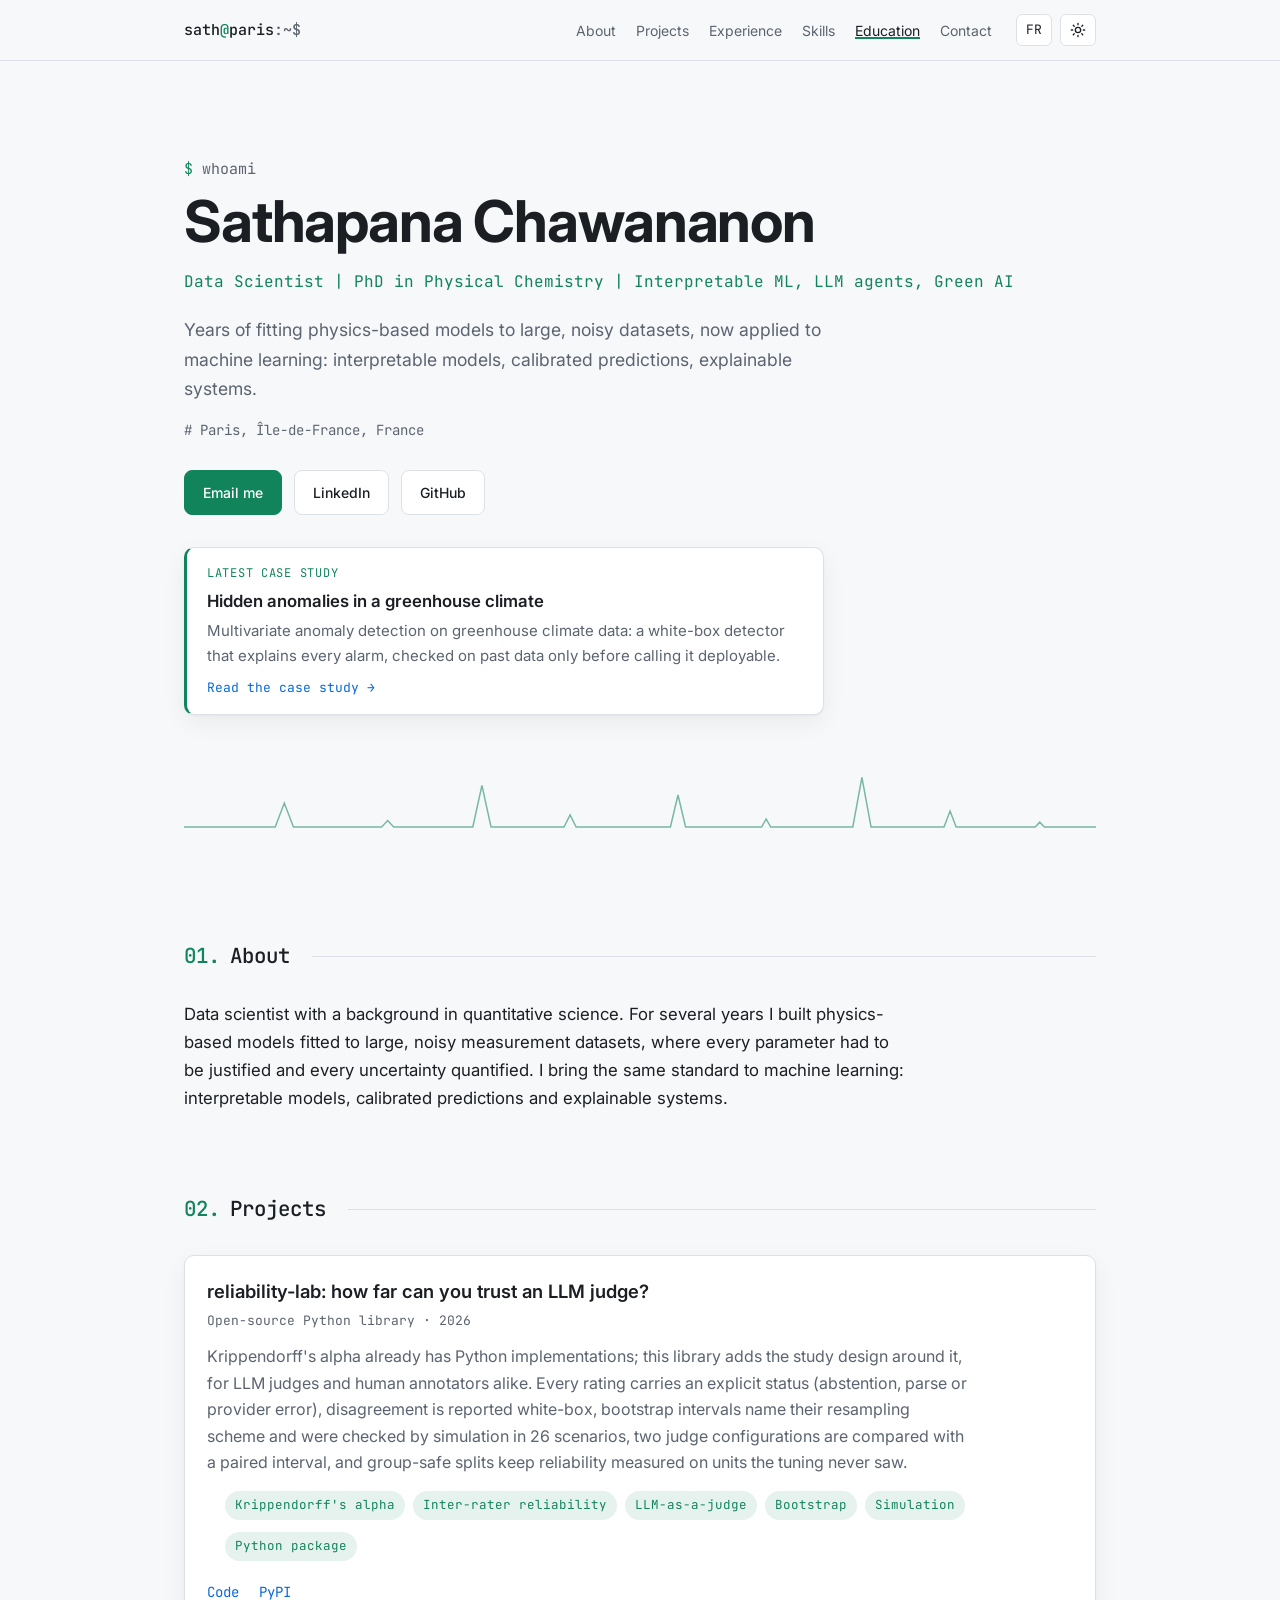
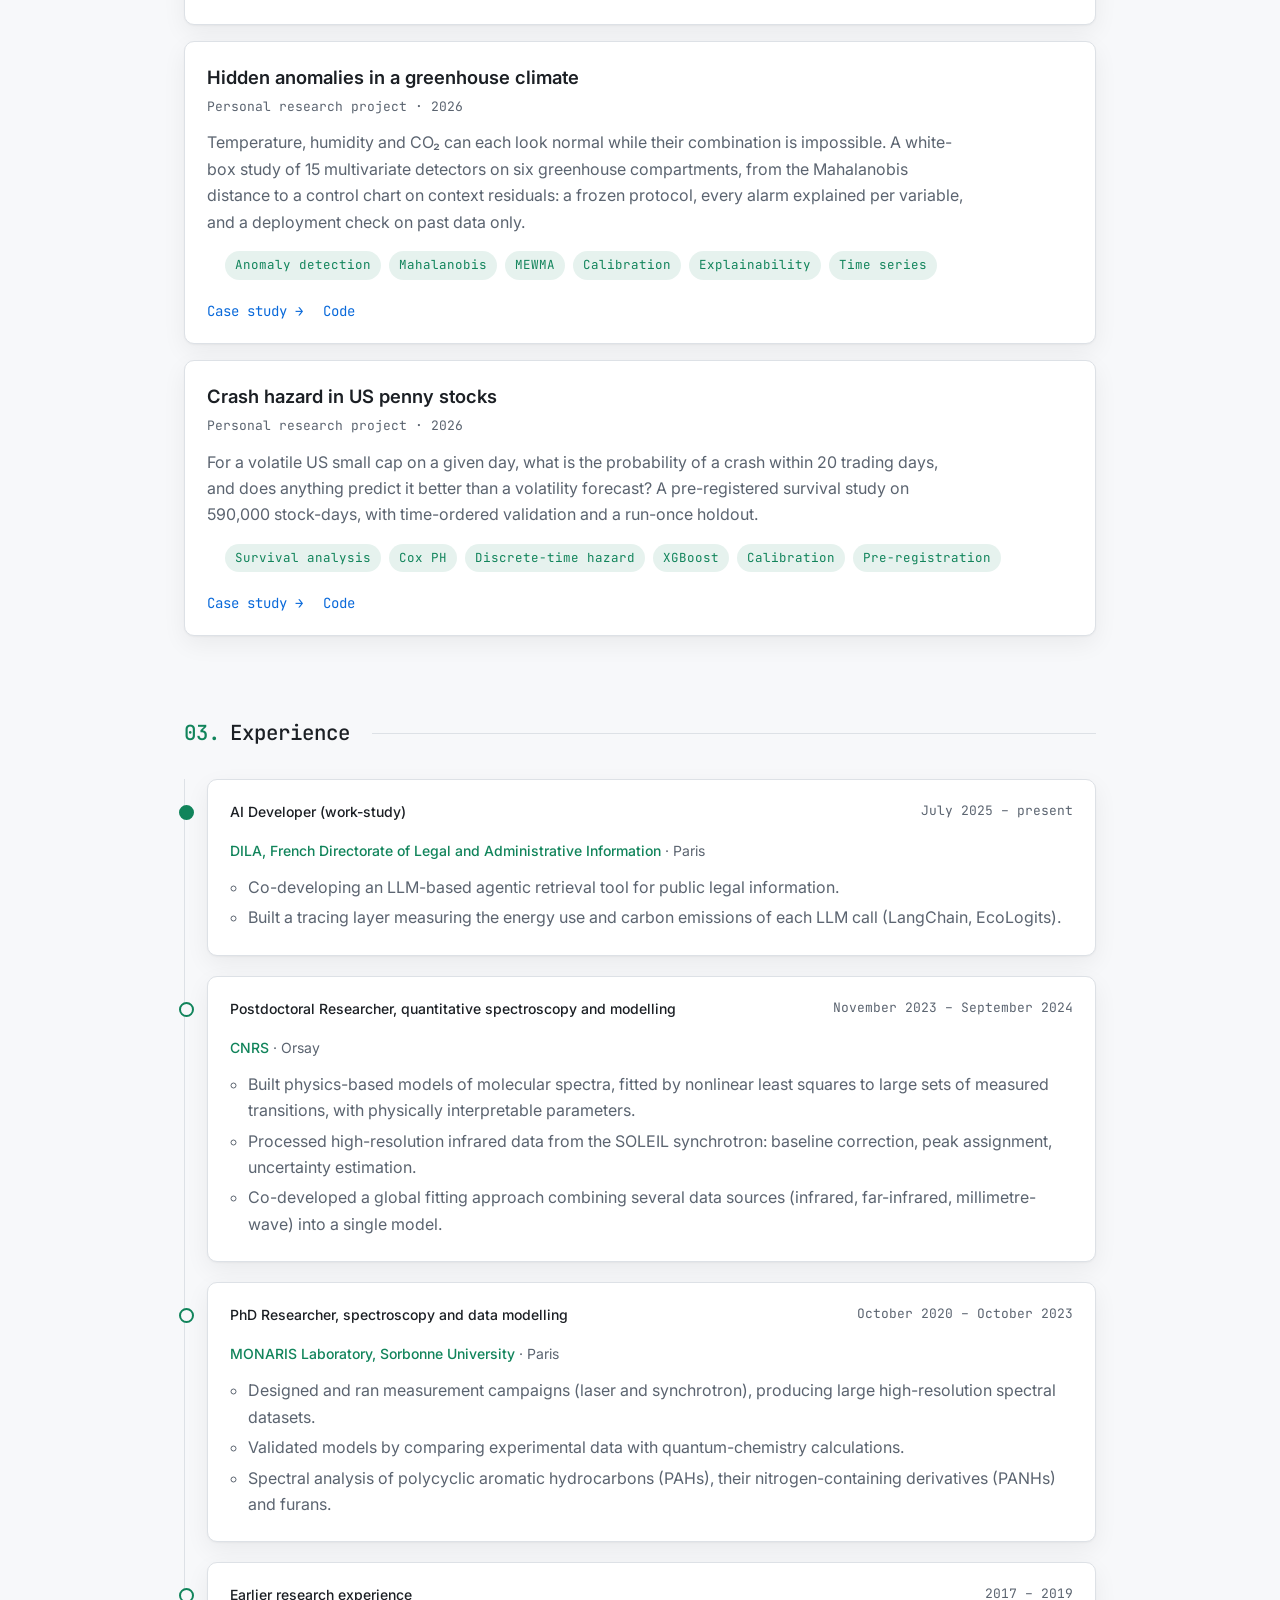
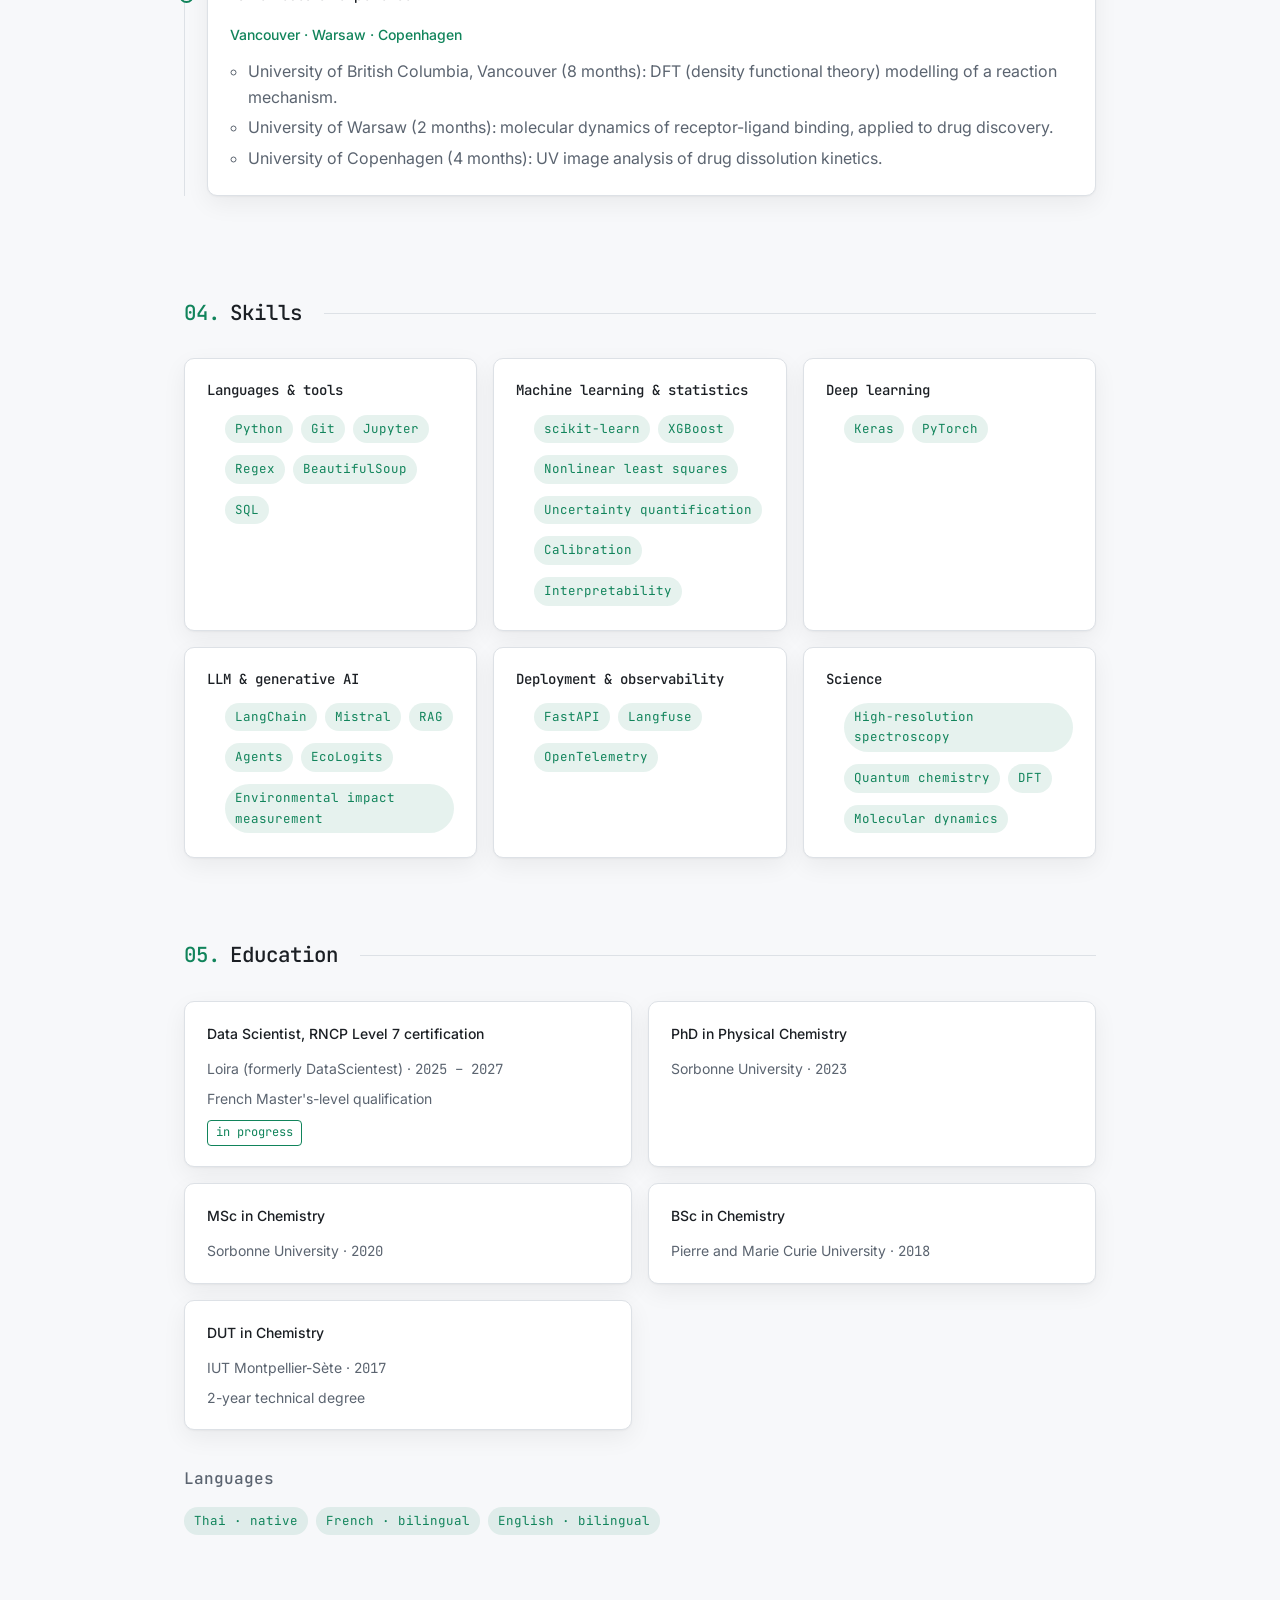
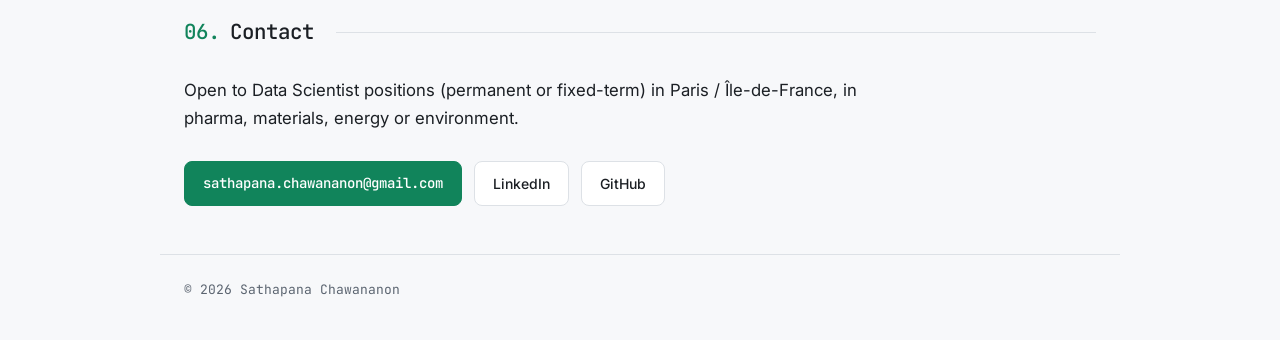
==== index.html @ d1e232a7 "Make portfolio content crawlable Move English and French portfolio content into static HTML pages, a" ====
<!doctype html>
<html lang="en">
<head>
  <!-- Google tag (gtag.js) -->
  <script async src="https://www.googletagmanager.com/gtag/js?id=G-58VS90ZMV5"></script>
  <script>
    window.dataLayer = window.dataLayer || [];
    function gtag(){dataLayer.push(arguments);}
    gtag('js', new Date());
    gtag('config', 'G-58VS90ZMV5');
  </script>
  <meta charset="utf-8">
  <meta name="viewport" content="width=device-width, initial-scale=1">
  <title>Sathapana Chawananon</title>
  <meta name="description" content="Sathapana Chawananon: Data Scientist, PhD in Physical Chemistry. Interpretable ML, LLM agents, Green AI. Paris, France.">
  <link rel="canonical" href="https://sathapana.github.io/">
  <link rel="alternate" hreflang="en" href="https://sathapana.github.io/">
  <link rel="alternate" hreflang="fr" href="https://sathapana.github.io/fr/">
  <link rel="alternate" hreflang="x-default" href="https://sathapana.github.io/">
  <meta property="og:type" content="profile">
  <meta property="og:site_name" content="Sathapana Chawananon">
  <meta property="og:title" content="Sathapana Chawananon · Data Scientist">
  <meta property="og:description" content="Sathapana Chawananon: Data Scientist, PhD in Physical Chemistry. Interpretable ML, LLM agents, Green AI. Paris, France.">
  <meta property="og:url" content="https://sathapana.github.io/">
  <meta property="og:locale" content="en_US">
  <meta property="og:locale:alternate" content="fr_FR">
  <meta name="twitter:card" content="summary">
  <script type="application/ld+json">
  {
    "@context": "https://schema.org",
    "@type": "Person",
    "name": "Sathapana Chawananon",
    "jobTitle": "Data Scientist",
    "url": "https://sathapana.github.io/",
    "email": "mailto:sathapana.chawananon@gmail.com",
    "address": { "@type": "PostalAddress", "addressLocality": "Paris", "addressRegion": "Île-de-France", "addressCountry": "FR" },
    "alumniOf": { "@type": "CollegeOrUniversity", "name": "Sorbonne University" },
    "knowsLanguage": ["th", "fr", "en"],
    "knowsAbout": ["Interpretable machine learning", "LLM agents", "Green AI", "Anomaly detection", "Survival analysis", "Uncertainty quantification", "High-resolution spectroscopy"],
    "sameAs": ["https://www.linkedin.com/in/sathapana-chawananon", "https://github.com/Sathapana"]
  }
  </script>
  <link rel="preconnect" href="https://fonts.googleapis.com">
  <link rel="preconnect" href="https://fonts.gstatic.com" crossorigin>
  <link href="https://fonts.googleapis.com/css2?family=Inter:wght@400;500;600;700&family=JetBrains+Mono:wght@400;500&display=swap" rel="stylesheet">
  <link rel="stylesheet" href="assets/css/style.css">
  <script>
    // Apply the saved theme before first paint to avoid a flash.
    try { var t = localStorage.getItem("theme"); if (t) document.documentElement.dataset.theme = t; } catch (e) {}
    // Send French readers (saved choice, or a French browser with no choice yet) to the French page.
    try {
      var l = localStorage.getItem("lang");
      if (l === "fr" || (!l && (navigator.language || "").toLowerCase().startsWith("fr"))) location.replace("fr/" + location.hash);
    } catch (e) {}
  </script>
</head>
<body>
  <header class="topbar">
    <nav class="nav container">
      <a class="brand mono" href="#top">sath<span class="accent">@</span>paris<span class="dim">:~$</span></a>
      <ul class="nav-links">
        <li><a href="#about">About</a></li>
        <li><a href="#projects">Projects</a></li>
        <li><a href="#experience">Experience</a></li>
        <li><a href="#skills">Skills</a></li>
        <li><a href="#education">Education</a></li>
        <li><a href="#contact">Contact</a></li>
      </ul>
      <div class="toggles">
        <a class="toggle mono" id="lang-toggle" href="fr/" hreflang="fr" lang="fr" aria-label="Passer en français">FR</a>
        <button class="toggle" id="theme-toggle" type="button" aria-label="Toggle colour theme">
          <svg class="icon-sun" viewBox="0 0 24 24" aria-hidden="true"><circle cx="12" cy="12" r="4"/><path d="M12 2v2M12 20v2M4.9 4.9l1.4 1.4M17.7 17.7l1.4 1.4M2 12h2M20 12h2M4.9 19.1l1.4-1.4M17.7 6.3l1.4-1.4"/></svg>
          <svg class="icon-moon" viewBox="0 0 24 24" aria-hidden="true"><path d="M21 12.8A9 9 0 1 1 11.2 3a7 7 0 0 0 9.8 9.8z"/></svg>
        </button>
      </div>
    </nav>
  </header>

  <main id="top">
    <section class="hero container">
      <p class="prompt mono"><span class="accent">$</span> whoami</p>
      <h1>Sathapana Chawananon</h1>
      <p class="headline mono">Data Scientist | PhD in Physical Chemistry | Interpretable ML, LLM agents, Green AI</p>
      <p class="pitch">Years of fitting physics-based models to large, noisy datasets, now applied to machine learning: interpretable models, calibrated predictions, explainable systems.</p>
      <p class="location mono"><span class="dim">#</span> <span>Paris, Île-de-France, France</span></p>
      <div class="cta">
        <a class="btn btn-primary" href="mailto:sathapana.chawananon@gmail.com">Email me</a>
        <a class="btn" href="https://www.linkedin.com/in/sathapana-chawananon" target="_blank" rel="noopener">LinkedIn</a>
        <a class="btn" href="https://github.com/Sathapana" target="_blank" rel="noopener">GitHub</a>
      </div>
      <a class="featured card" href="projects/greenhouse-anomaly-detection/">
        <span class="featured-label mono">Latest case study</span>
        <span class="featured-title">Hidden anomalies in a greenhouse climate</span>
        <span class="featured-desc">Multivariate anomaly detection on greenhouse climate data: a white-box detector that explains every alarm, checked on past data only before calling it deployable.</span>
        <span class="featured-more mono">Read the case study →</span>
      </a>
      <svg class="spectrum" viewBox="0 0 600 80" preserveAspectRatio="none" aria-hidden="true">
        <path d="M0 70 L60 70 L66 40 L72 70 L130 70 L134 62 L138 70 L190 70 L196 18 L202 70 L250 70 L254 55 L258 70 L320 70 L325 30 L330 70 L380 70 L383 60 L386 70 L440 70 L446 8 L452 70 L500 70 L504 50 L508 70 L560 70 L563 64 L566 70 L600 70"/>
      </svg>
    </section>

    <section id="about" class="section container">
      <h2 class="section-title mono"><span class="accent">01.</span> <span>About</span></h2>
      <p class="about-text">Data scientist with a background in quantitative science. For several years I built physics-based models fitted to large, noisy measurement datasets, where every parameter had to be justified and every uncertainty quantified. I bring the same standard to machine learning: interpretable models, calibrated predictions and explainable systems.</p>
    </section>

    <!-- A project without a case study page links its title to the repository instead. -->
    <section id="projects" class="section container">
      <h2 class="section-title mono"><span class="accent">02.</span> <span>Projects</span></h2>
      <div class="grid grid-2" id="projects-list">
        <article class="card project-card">
          <h3 class="project-title"><a href="https://github.com/Sathapana/reliability-lab" target="_blank" rel="noopener">reliability-lab: how far can you trust an LLM judge?</a></h3>
          <p class="project-meta mono">Open-source Python library · 2026</p>
          <p class="project-summary">Krippendorff's alpha already has Python implementations; this library adds the study design around it, for LLM judges and human annotators alike. Every rating carries an explicit status (abstention, parse or provider error), disagreement is reported white-box, bootstrap intervals name their resampling scheme and were checked by simulation in 26 scenarios, two judge configurations are compared with a paired interval, and group-safe splits keep reliability measured on units the tuning never saw.</p>
          <ul class="chips">
            <li class="chip">Krippendorff's alpha</li>
            <li class="chip">Inter-rater reliability</li>
            <li class="chip">LLM-as-a-judge</li>
            <li class="chip">Bootstrap</li>
            <li class="chip">Simulation</li>
            <li class="chip">Python package</li>
          </ul>
          <p class="project-links mono">
            <a href="https://github.com/Sathapana/reliability-lab" target="_blank" rel="noopener">Code</a>
            <a href="https://pypi.org/project/reliability-lab/" target="_blank" rel="noopener">PyPI</a>
          </p>
        </article>
        <article class="card project-card">
          <h3 class="project-title"><a href="projects/greenhouse-anomaly-detection/">Hidden anomalies in a greenhouse climate</a></h3>
          <p class="project-meta mono">Personal research project · 2026</p>
          <p class="project-summary">Temperature, humidity and CO₂ can each look normal while their combination is impossible. A white-box study of 15 multivariate detectors on six greenhouse compartments, from the Mahalanobis distance to a control chart on context residuals: a frozen protocol, every alarm explained per variable, and a deployment check on past data only.</p>
          <ul class="chips">
            <li class="chip">Anomaly detection</li>
            <li class="chip">Mahalanobis</li>
            <li class="chip">MEWMA</li>
            <li class="chip">Calibration</li>
            <li class="chip">Explainability</li>
            <li class="chip">Time series</li>
          </ul>
          <p class="project-links mono">
            <a href="projects/greenhouse-anomaly-detection/">Case study →</a>
            <a href="https://github.com/Sathapana/Greenhouse_Plant_Growth" target="_blank" rel="noopener">Code</a>
          </p>
        </article>
        <article class="card project-card">
          <h3 class="project-title"><a href="projects/penny-stock-survival/">Crash hazard in US penny stocks</a></h3>
          <p class="project-meta mono">Personal research project · 2026</p>
          <p class="project-summary">For a volatile US small cap on a given day, what is the probability of a crash within 20 trading days, and does anything predict it better than a volatility forecast? A pre-registered survival study on 590,000 stock-days, with time-ordered validation and a run-once holdout.</p>
          <ul class="chips">
            <li class="chip">Survival analysis</li>
            <li class="chip">Cox PH</li>
            <li class="chip">Discrete-time hazard</li>
            <li class="chip">XGBoost</li>
            <li class="chip">Calibration</li>
            <li class="chip">Pre-registration</li>
          </ul>
          <p class="project-links mono">
            <a href="projects/penny-stock-survival/">Case study →</a>
            <a href="https://github.com/Sathapana/PennyStock_survival" target="_blank" rel="noopener">Code</a>
          </p>
        </article>
      </div>
    </section>

    <section id="experience" class="section container">
      <h2 class="section-title mono"><span class="accent">03.</span> <span>Experience</span></h2>
      <ol class="timeline" id="experience-list">
        <li class="current">
          <article class="card">
            <div class="job-head">
              <h3 class="job-title">AI Developer (work-study)</h3>
              <span class="job-meta mono">July 2025 – present</span>
            </div>
            <p class="job-org">DILA, French Directorate of Legal and Administrative Information<span class="job-place"> · Paris</span></p>
            <ul>
              <li>Co-developing an LLM-based agentic retrieval tool for public legal information.</li>
              <li>Built a tracing layer measuring the energy use and carbon emissions of each LLM call (LangChain, EcoLogits).</li>
            </ul>
          </article>
        </li>
        <li>
          <article class="card">
            <div class="job-head">
              <h3 class="job-title">Postdoctoral Researcher, quantitative spectroscopy and modelling</h3>
              <span class="job-meta mono">November 2023 – September 2024</span>
            </div>
            <p class="job-org">CNRS<span class="job-place"> · Orsay</span></p>
            <ul>
              <li>Built physics-based models of molecular spectra, fitted by nonlinear least squares to large sets of measured transitions, with physically interpretable parameters.</li>
              <li>Processed high-resolution infrared data from the SOLEIL synchrotron: baseline correction, peak assignment, uncertainty estimation.</li>
              <li>Co-developed a global fitting approach combining several data sources (infrared, far-infrared, millimetre-wave) into a single model.</li>
            </ul>
          </article>
        </li>
        <li>
          <article class="card">
            <div class="job-head">
              <h3 class="job-title">PhD Researcher, spectroscopy and data modelling</h3>
              <span class="job-meta mono">October 2020 – October 2023</span>
            </div>
            <p class="job-org">MONARIS Laboratory, Sorbonne University<span class="job-place"> · Paris</span></p>
            <ul>
              <li>Designed and ran measurement campaigns (laser and synchrotron), producing large high-resolution spectral datasets.</li>
              <li>Validated models by comparing experimental data with quantum-chemistry calculations.</li>
              <li>Spectral analysis of polycyclic aromatic hydrocarbons (PAHs), their nitrogen-containing derivatives (PANHs) and furans.</li>
            </ul>
          </article>
        </li>
        <li>
          <article class="card">
            <div class="job-head">
              <h3 class="job-title">Earlier research experience</h3>
              <span class="job-meta mono">2017 – 2019</span>
            </div>
            <p class="job-org">Vancouver · Warsaw · Copenhagen</p>
            <ul>
              <li>University of British Columbia, Vancouver (8 months): DFT (density functional theory) modelling of a reaction mechanism.</li>
              <li>University of Warsaw (2 months): molecular dynamics of receptor-ligand binding, applied to drug discovery.</li>
              <li>University of Copenhagen (4 months): UV image analysis of drug dissolution kinetics.</li>
            </ul>
          </article>
        </li>
      </ol>
    </section>

    <section id="skills" class="section container">
      <h2 class="section-title mono"><span class="accent">04.</span> <span>Skills</span></h2>
      <div class="grid" id="skills-grid">
        <article class="card">
          <h3 class="mono">Languages &amp; tools</h3>
          <ul class="chips">
            <li class="chip">Python</li>
            <li class="chip">Git</li>
            <li class="chip">Jupyter</li>
            <li class="chip">Regex</li>
            <li class="chip">BeautifulSoup</li>
            <li class="chip">SQL</li>
          </ul>
        </article>
        <article class="card">
          <h3 class="mono">Machine learning &amp; statistics</h3>
          <ul class="chips">
            <li class="chip">scikit-learn</li>
            <li class="chip">XGBoost</li>
            <li class="chip">Nonlinear least squares</li>
            <li class="chip">Uncertainty quantification</li>
            <li class="chip">Calibration</li>
            <li class="chip">Interpretability</li>
          </ul>
        </article>
        <article class="card">
          <h3 class="mono">Deep learning</h3>
          <ul class="chips">
            <li class="chip">Keras</li>
            <li class="chip">PyTorch</li>
          </ul>
        </article>
        <article class="card">
          <h3 class="mono">LLM &amp; generative AI</h3>
          <ul class="chips">
            <li class="chip">LangChain</li>
            <li class="chip">Mistral</li>
            <li class="chip">RAG</li>
            <li class="chip">Agents</li>
            <li class="chip">EcoLogits</li>
            <li class="chip">Environmental impact measurement</li>
          </ul>
        </article>
        <article class="card">
          <h3 class="mono">Deployment &amp; observability</h3>
          <ul class="chips">
            <li class="chip">FastAPI</li>
            <li class="chip">Langfuse</li>
            <li class="chip">OpenTelemetry</li>
          </ul>
        </article>
        <article class="card">
          <h3 class="mono">Science</h3>
          <ul class="chips">
            <li class="chip">High-resolution spectroscopy</li>
            <li class="chip">Quantum chemistry</li>
            <li class="chip">DFT</li>
            <li class="chip">Molecular dynamics</li>
          </ul>
        </article>
      </div>
    </section>

    <section id="education" class="section container">
      <h2 class="section-title mono"><span class="accent">05.</span> <span>Education</span></h2>
      <div class="grid grid-2" id="education-list">
        <article class="card">
          <h3 class="edu-title">Data Scientist, RNCP Level 7 certification</h3>
          <p class="edu-meta">Loira (formerly DataScientest) · <span class="mono">2025 – 2027</span></p>
          <p class="edu-meta">French Master's-level qualification</p>
          <span class="badge mono">in progress</span>
        </article>
        <article class="card">
          <h3 class="edu-title">PhD in Physical Chemistry</h3>
          <p class="edu-meta">Sorbonne University · <span class="mono">2023</span></p>
        </article>
        <article class="card">
          <h3 class="edu-title">MSc in Chemistry</h3>
          <p class="edu-meta">Sorbonne University · <span class="mono">2020</span></p>
        </article>
        <article class="card">
          <h3 class="edu-title">BSc in Chemistry</h3>
          <p class="edu-meta">Pierre and Marie Curie University · <span class="mono">2018</span></p>
        </article>
        <article class="card">
          <h3 class="edu-title">DUT in Chemistry</h3>
          <p class="edu-meta">IUT Montpellier-Sète · <span class="mono">2017</span></p>
          <p class="edu-meta">2-year technical degree</p>
        </article>
      </div>
      <h3 class="subtitle mono">Languages</h3>
      <ul class="chips" id="languages-list">
        <li class="chip">Thai · native</li>
        <li class="chip">French · bilingual</li>
        <li class="chip">English · bilingual</li>
      </ul>
    </section>

    <section id="contact" class="section container contact">
      <h2 class="section-title mono"><span class="accent">06.</span> <span>Contact</span></h2>
      <p class="contact-text">Open to Data Scientist positions (permanent or fixed-term) in Paris / Île-de-France, in pharma, materials, energy or environment.</p>
      <div class="cta">
        <a class="btn btn-primary mono" href="mailto:sathapana.chawananon@gmail.com">sathapana.chawananon@gmail.com</a>
        <a class="btn" href="https://www.linkedin.com/in/sathapana-chawananon" target="_blank" rel="noopener">LinkedIn</a>
        <a class="btn" href="https://github.com/Sathapana" target="_blank" rel="noopener">GitHub</a>
      </div>
    </section>
  </main>

  <footer class="footer container mono">
    <span>© <span id="year">2026</span> Sathapana Chawananon</span>
  </footer>

  <script src="assets/js/main.js"></script>
</body>
</html>
---- assets/css/style.css ----
/* Colour tokens: dark by default, light via system preference or data-theme override. */
:root {
  --bg: #0d1117;
  --bg-elev: #161b22;
  --border: #2a313c;
  --text: #e6edf3;
  --text-dim: #8b949e;
  --accent: #3fb68b;
  --accent-2: #58a6ff;
  --accent-soft: rgba(63, 182, 139, 0.12);
  --shadow: 0 1px 0 rgba(255, 255, 255, 0.03), 0 8px 24px rgba(0, 0, 0, 0.25);
  color-scheme: dark;
}

@media (prefers-color-scheme: light) {
  :root:not([data-theme="dark"]) {
    --bg: #f7f8fa;
    --bg-elev: #ffffff;
    --border: #dde1e6;
    --text: #1b1f24;
    --text-dim: #5b6470;
    --accent: #11845b;
    --accent-2: #0969da;
    --accent-soft: rgba(17, 132, 91, 0.1);
    --shadow: 0 1px 2px rgba(0, 0, 0, 0.04), 0 8px 24px rgba(0, 0, 0, 0.06);
    color-scheme: light;
  }
}

:root[data-theme="light"] {
  --bg: #f7f8fa;
  --bg-elev: #ffffff;
  --border: #dde1e6;
  --text: #1b1f24;
  --text-dim: #5b6470;
  --accent: #11845b;
  --accent-2: #0969da;
  --accent-soft: rgba(17, 132, 91, 0.1);
  --shadow: 0 1px 2px rgba(0, 0, 0, 0.04), 0 8px 24px rgba(0, 0, 0, 0.06);
  color-scheme: light;
}

* { box-sizing: border-box; }

html { scroll-behavior: smooth; scroll-padding-top: 72px; }

body {
  margin: 0;
  background: var(--bg);
  color: var(--text);
  font-family: "Inter", system-ui, -apple-system, "Segoe UI", sans-serif;
  font-size: 16px;
  line-height: 1.65;
  -webkit-font-smoothing: antialiased;
  overflow-x: hidden;
}

a { color: var(--accent-2); text-decoration: none; }
a:hover { text-decoration: underline; }

.mono { font-family: "JetBrains Mono", ui-monospace, "SFMono-Regular", Consolas, monospace; }
.accent { color: var(--accent); }
.dim { color: var(--text-dim); }

.container {
  width: 100%;
  max-width: 960px;
  margin: 0 auto;
  padding: 0 24px;
}

/* Top bar */
.topbar {
  position: sticky;
  top: 0;
  z-index: 10;
  background: color-mix(in srgb, var(--bg) 85%, transparent);
  backdrop-filter: blur(10px);
  border-bottom: 1px solid var(--border);
}

.nav {
  display: flex;
  align-items: center;
  gap: 24px;
  height: 60px;
}

.brand { color: var(--text); font-size: 15px; font-weight: 500; white-space: nowrap; }
.brand:hover { text-decoration: none; }

.nav-links {
  display: flex;
  gap: 20px;
  list-style: none;
  margin: 0 0 0 auto;
  padding: 0;
}

.nav-links a { color: var(--text-dim); font-size: 14px; }
.nav-links a:hover,
.nav-links a.active { color: var(--text); text-decoration: none; }
.nav-links a.active { box-shadow: inset 0 -2px 0 var(--accent); }

.toggles { display: flex; gap: 8px; }

.toggle {
  display: inline-flex;
  align-items: center;
  justify-content: center;
  min-width: 36px;
  height: 32px;
  padding: 0 8px;
  border: 1px solid var(--border);
  border-radius: 6px;
  background: var(--bg-elev);
  color: var(--text);
  font-size: 13px;
  cursor: pointer;
}
.toggle:hover { border-color: var(--accent); text-decoration: none; }
.toggle svg { width: 16px; height: 16px; fill: none; stroke: currentColor; stroke-width: 2; stroke-linecap: round; }

.icon-sun { display: none; }
:root[data-theme="light"] .icon-moon { display: none; }
:root[data-theme="light"] .icon-sun { display: block; }
@media (prefers-color-scheme: light) {
  :root:not([data-theme="dark"]) .icon-moon { display: none; }
  :root:not([data-theme="dark"]) .icon-sun { display: block; }
}

/* Hero */
.hero { padding-top: 96px; padding-bottom: 48px; }

.prompt { color: var(--text-dim); margin: 0 0 8px; font-size: 15px; }

h1 {
  margin: 0;
  font-size: clamp(2.2rem, 6vw, 3.6rem);
  line-height: 1.1;
  letter-spacing: -0.02em;
  font-weight: 700;
}

.headline { color: var(--accent); margin: 16px 0 0; font-size: clamp(0.85rem, 2vw, 1rem); }
.pitch { max-width: 640px; color: var(--text-dim); font-size: 1.1rem; margin: 20px 0 0; }
.location { color: var(--text-dim); font-size: 14px; margin: 16px 0 0; }

.cta { display: flex; flex-wrap: wrap; gap: 12px; margin-top: 28px; }

.btn {
  display: inline-flex;
  align-items: center;
  padding: 10px 18px;
  border: 1px solid var(--border);
  border-radius: 8px;
  background: var(--bg-elev);
  color: var(--text);
  font-size: 14px;
  font-weight: 500;
  max-width: 100%;
  overflow-wrap: anywhere;
  transition: border-color 0.15s, transform 0.15s;
}
.btn:hover { border-color: var(--accent); text-decoration: none; transform: translateY(-1px); }
.btn-primary { background: var(--accent); border-color: var(--accent); color: #fff; }
:root:not([data-theme="light"]) .btn-primary { color: #06140e; }
@media (prefers-color-scheme: light) {
  :root:not([data-theme="dark"]) .btn-primary { color: #fff; }
}

/* Featured case study (hero) */
.card.featured { display: flex; flex-direction: column; gap: 4px; max-width: 640px; margin-top: 32px; padding: 16px 20px; border-left: 3px solid var(--accent); color: var(--text); transition: border-color 0.15s, transform 0.15s; }
.card.featured:hover { text-decoration: none; border-color: var(--accent); transform: translateY(-1px); }
.featured-label { font-size: 12px; color: var(--accent); text-transform: uppercase; letter-spacing: 0.06em; }
.featured-title { font-weight: 600; font-size: 1.05rem; }
.featured-desc { color: var(--text-dim); font-size: 15px; }
.featured-more { color: var(--accent-2); font-size: 13px; margin-top: 4px; }

.spectrum { display: block; width: 100%; height: 64px; margin-top: 56px; }
.spectrum path { fill: none; stroke: var(--accent); stroke-width: 1.5; opacity: 0.55; vector-effect: non-scaling-stroke; }

/* Sections */
.section { padding-top: 56px; padding-bottom: 24px; }

.section-title {
  display: flex;
  align-items: center;
  gap: 10px;
  margin: 0 0 28px;
  font-size: 1.3rem;
  font-weight: 500;
}
.section-title::after {
  content: "";
  flex: 1;
  height: 1px;
  background: var(--border);
  margin-left: 12px;
}

.subtitle { font-size: 1rem; font-weight: 500; color: var(--text-dim); margin: 36px 0 14px; }

.about-text, .contact-text { max-width: 720px; margin: 0; font-size: 1.05rem; }

.card {
  background: var(--bg-elev);
  border: 1px solid var(--border);
  border-radius: 10px;
  padding: 20px 22px;
  box-shadow: var(--shadow);
}

/* Experience timeline */
.timeline { list-style: none; margin: 0; padding: 0 0 0 22px; border-left: 1px solid var(--border); }
.timeline > li { position: relative; margin-bottom: 20px; }
.timeline > li::before {
  content: "";
  position: absolute;
  left: -28px;
  top: 26px;
  width: 11px;
  height: 11px;
  border-radius: 50%;
  background: var(--bg);
  border: 2px solid var(--accent);
}
.timeline > li.current::before { background: var(--accent); }

.job-head { display: flex; flex-wrap: wrap; justify-content: space-between; gap: 4px 16px; }
.job-title { margin: 0; font-size: 1.05rem; font-weight: 600; }
.job-meta { font-size: 13px; color: var(--text-dim); white-space: nowrap; }
.job-org { margin: 4px 0 0; color: var(--accent); font-size: 14px; font-weight: 500; }
.job-place { color: var(--text-dim); font-weight: 400; }
.card ul { margin: 12px 0 0; padding-left: 18px; color: var(--text-dim); }
.card li { margin-bottom: 4px; }

/* Grids */
.grid { display: grid; grid-template-columns: repeat(auto-fill, minmax(260px, 1fr)); gap: 16px; }
.grid-2 { grid-template-columns: repeat(auto-fill, minmax(300px, 1fr)); }

.card h3 { margin: 0 0 12px; font-size: 14px; font-weight: 500; color: var(--text); }

.chips { display: flex; flex-wrap: wrap; gap: 8px; list-style: none; margin: 0; padding: 0; }
.chip {
  padding: 4px 10px;
  border-radius: 999px;
  background: var(--accent-soft);
  color: var(--accent);
  font-size: 12.5px;
  font-family: "JetBrains Mono", ui-monospace, Consolas, monospace;
}

/* Projects */
.project-card { grid-column: 1 / -1; transition: border-color 0.15s; }
.project-card:hover { border-color: var(--accent); }
.card h3.project-title { margin: 0; font-size: 1.15rem; font-weight: 600; }
.project-title a { color: var(--text); }
.project-meta { margin: 4px 0 0; color: var(--text-dim); font-size: 13px; }
.project-summary { margin: 12px 0 16px; color: var(--text-dim); max-width: 760px; }
.project-links { display: flex; flex-wrap: wrap; gap: 20px; margin: 16px 0 0; font-size: 14px; }

.edu-title { margin: 0; font-size: 1rem; font-weight: 600; }
.edu-meta { margin: 6px 0 0; color: var(--text-dim); font-size: 14px; }
.badge {
  display: inline-block;
  margin-top: 10px;
  padding: 2px 8px;
  border: 1px solid var(--accent);
  border-radius: 4px;
  color: var(--accent);
  font-size: 12px;
}

.contact { padding-bottom: 48px; }

.footer {
  padding-top: 24px;
  padding-bottom: 40px;
  border-top: 1px solid var(--border);
  color: var(--text-dim);
  font-size: 13px;
}

/* Mobile */
@media (max-width: 760px) {
  .container { padding: 0 16px; }
  .nav-links { display: none; }
  .toggles { margin-left: auto; }
  .hero { padding-top: 56px; }
  .grid, .grid-2 { grid-template-columns: 1fr; }
  .job-meta { white-space: normal; }
}

@media (prefers-reduced-motion: reduce) {
  html { scroll-behavior: auto; }
  .btn { transition: none; }
}
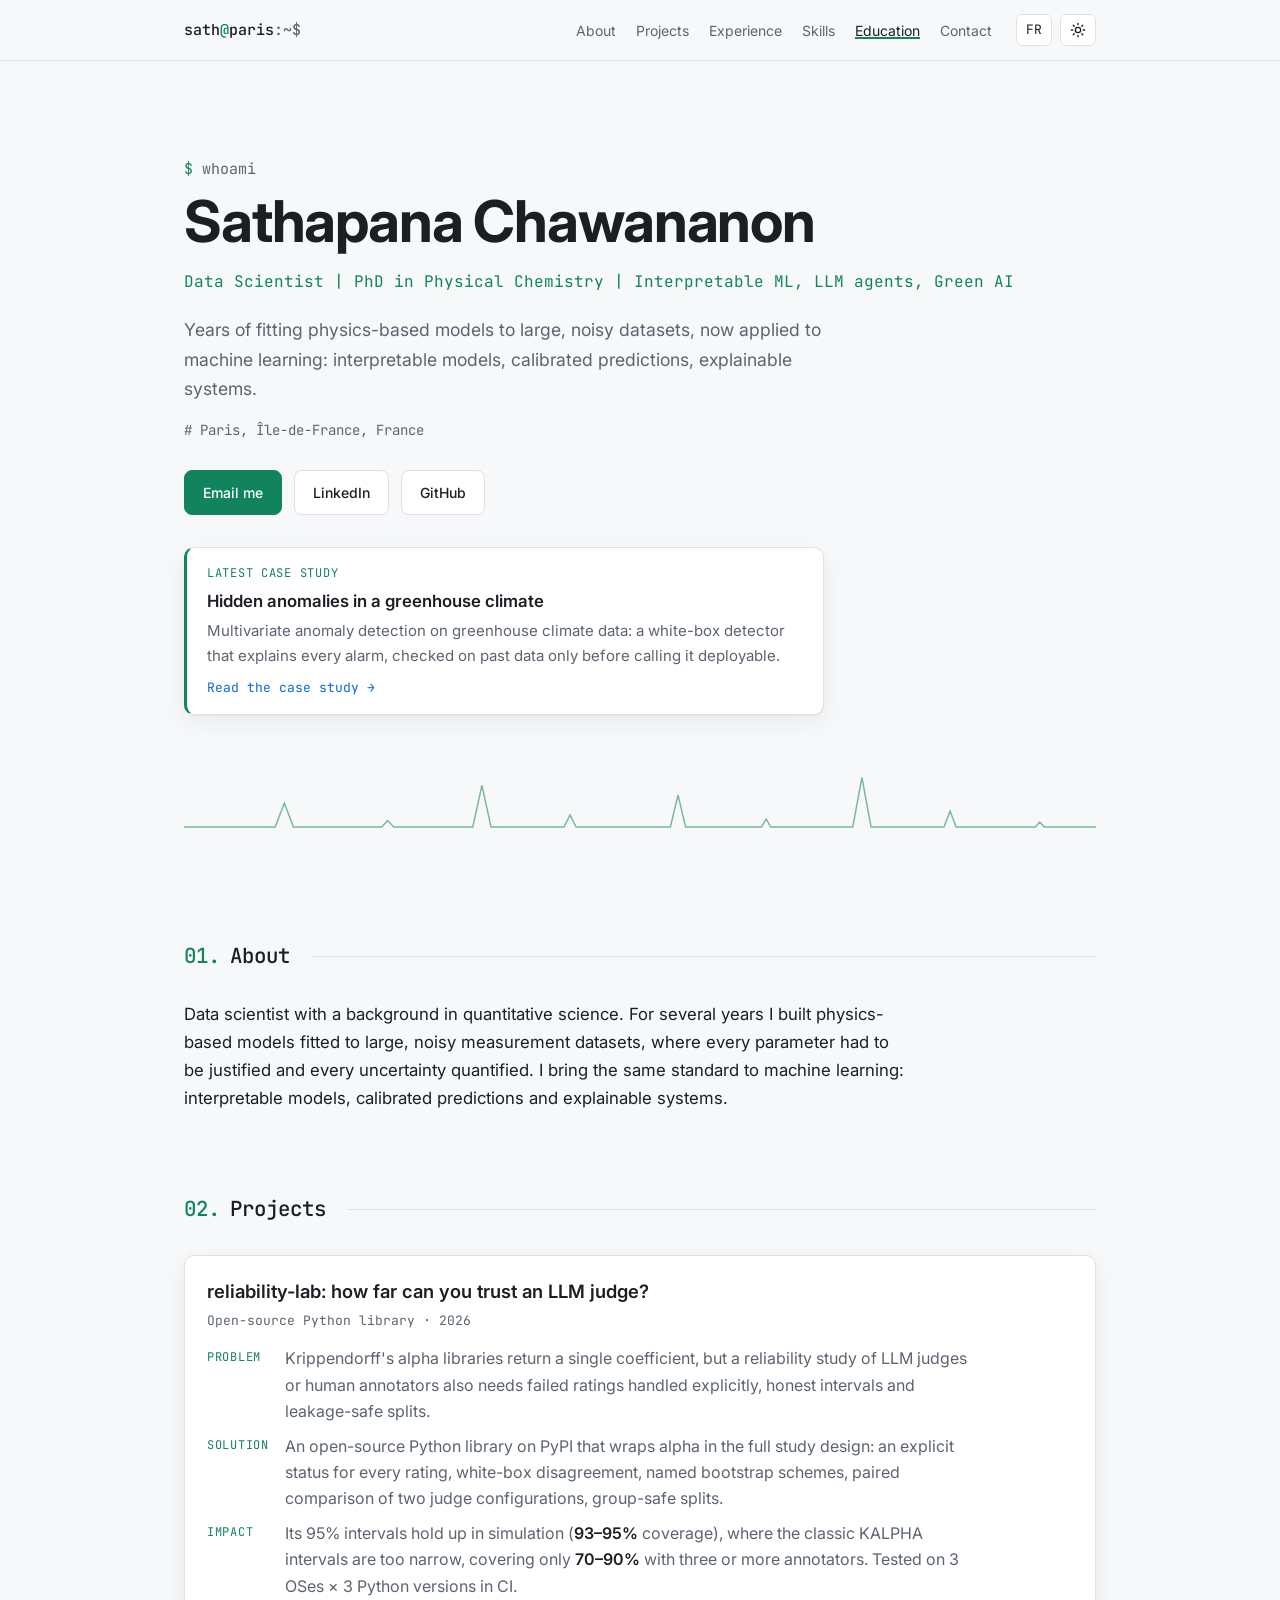
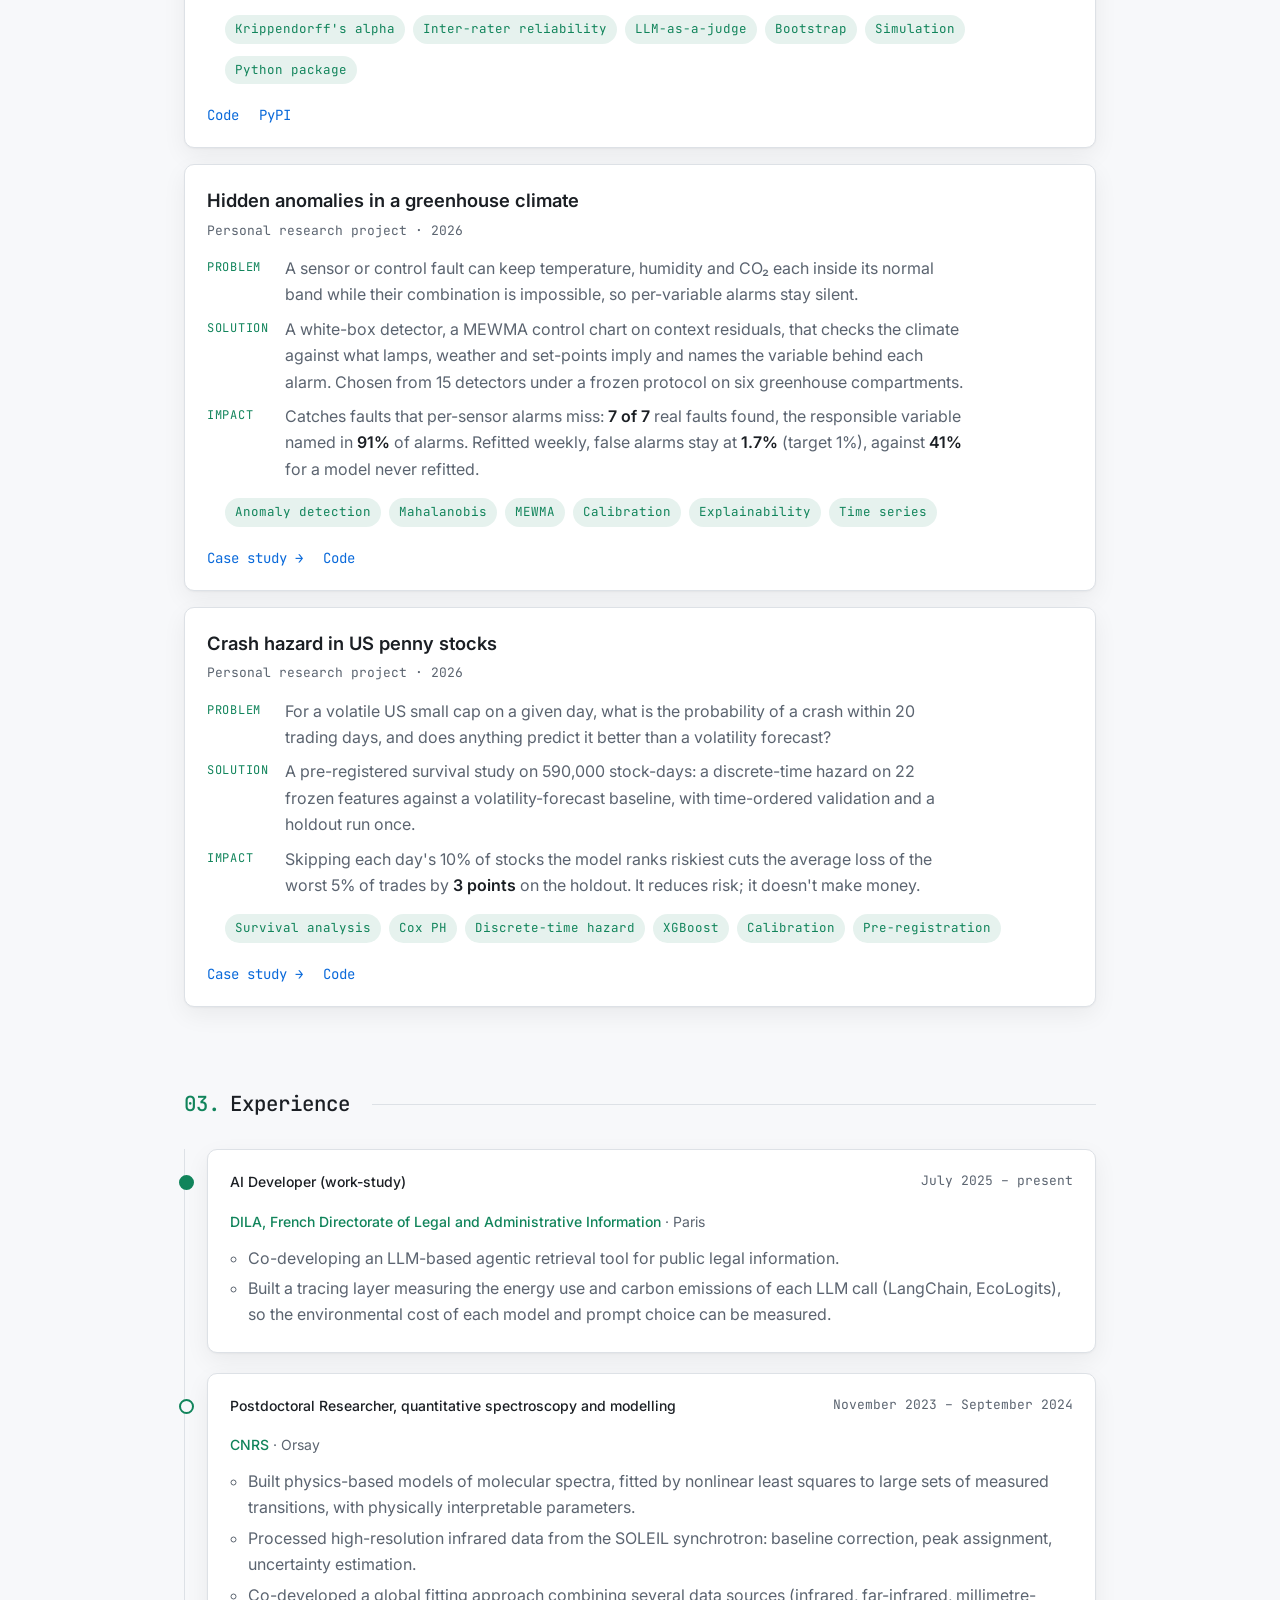
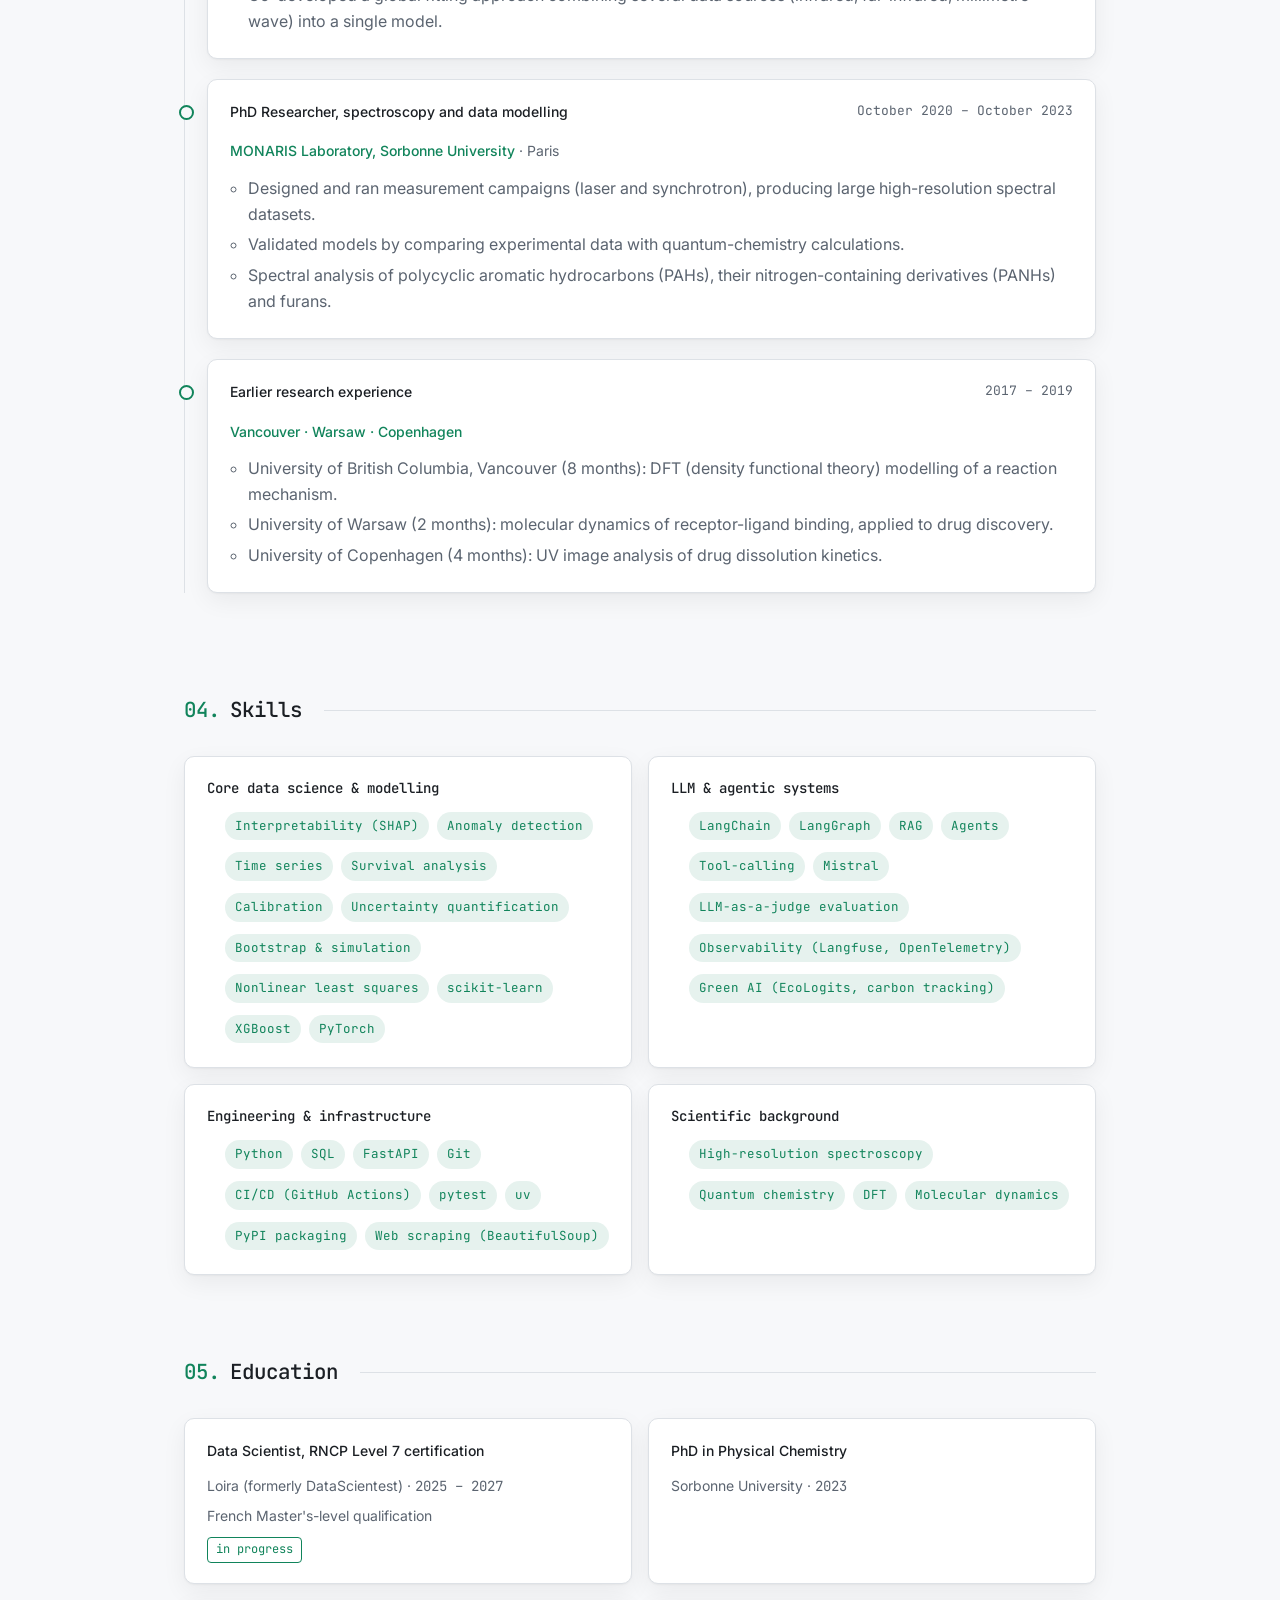
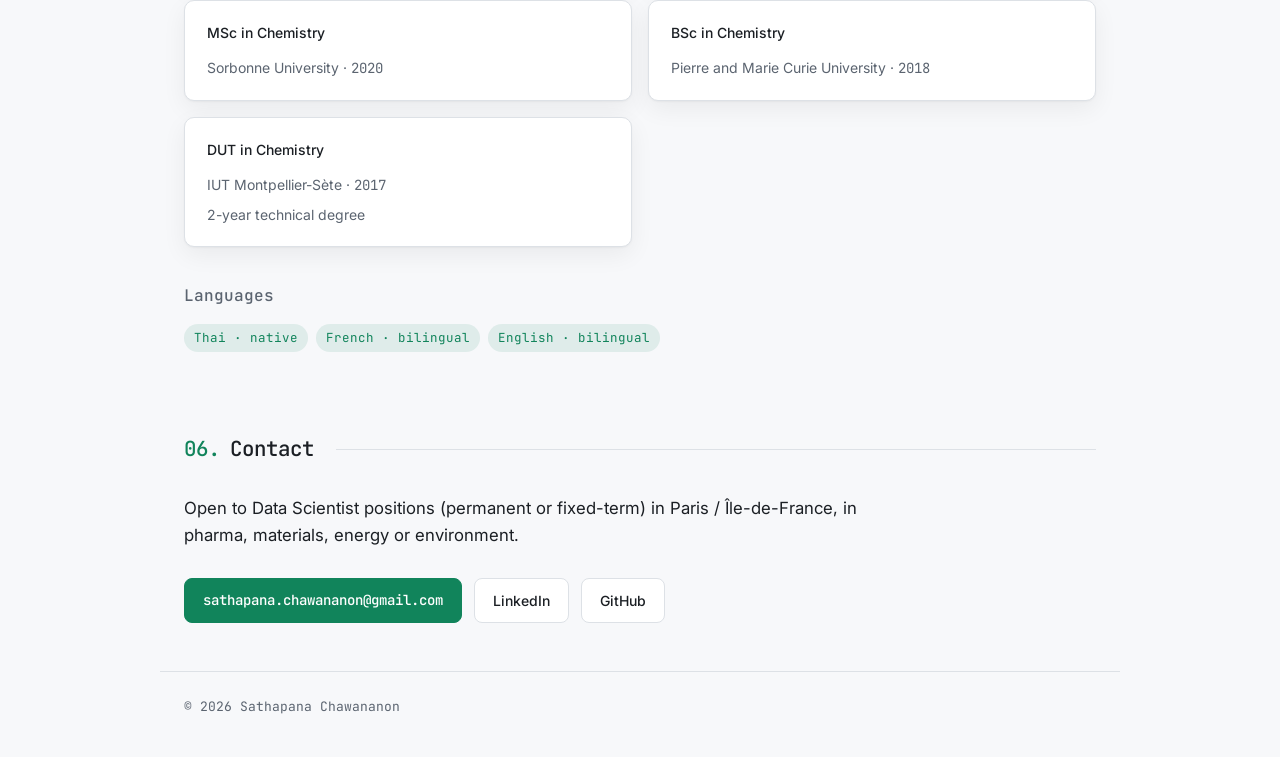
==== commit ff23a0b3: "Add problem-solution-impact project summaries Replace project-card summaries with Problem, Solution " ====
--- a/index.html
+++ b/index.html
@@ -111,7 +111,14 @@
         <article class="card project-card">
           <h3 class="project-title"><a href="https://github.com/Sathapana/reliability-lab" target="_blank" rel="noopener">reliability-lab: how far can you trust an LLM judge?</a></h3>
           <p class="project-meta mono">Open-source Python library · 2026</p>
-          <p class="project-summary">Krippendorff's alpha already has Python implementations; this library adds the study design around it, for LLM judges and human annotators alike. Every rating carries an explicit status (abstention, parse or provider error), disagreement is reported white-box, bootstrap intervals name their resampling scheme and were checked by simulation in 26 scenarios, two judge configurations are compared with a paired interval, and group-safe splits keep reliability measured on units the tuning never saw.</p>
+          <dl class="psi">
+            <dt class="mono">Problem</dt>
+            <dd>Krippendorff's alpha libraries return a single coefficient, but a reliability study of LLM judges or human annotators also needs failed ratings handled explicitly, honest intervals and leakage-safe splits.</dd>
+            <dt class="mono">Solution</dt>
+            <dd>An open-source Python library on PyPI that wraps alpha in the full study design: an explicit status for every rating, white-box disagreement, named bootstrap schemes, paired comparison of two judge configurations, group-safe splits.</dd>
+            <dt class="mono">Impact</dt>
+            <dd>Its 95% intervals hold up in simulation (<strong>93–95%</strong> coverage), where the classic KALPHA intervals are too narrow, covering only <strong>70–90%</strong> with three or more annotators. Tested on 3 OSes × 3 Python versions in CI.</dd>
+          </dl>
           <ul class="chips">
             <li class="chip">Krippendorff's alpha</li>
             <li class="chip">Inter-rater reliability</li>
@@ -128,7 +135,14 @@
         <article class="card project-card">
           <h3 class="project-title"><a href="projects/greenhouse-anomaly-detection/">Hidden anomalies in a greenhouse climate</a></h3>
           <p class="project-meta mono">Personal research project · 2026</p>
-          <p class="project-summary">Temperature, humidity and CO₂ can each look normal while their combination is impossible. A white-box study of 15 multivariate detectors on six greenhouse compartments, from the Mahalanobis distance to a control chart on context residuals: a frozen protocol, every alarm explained per variable, and a deployment check on past data only.</p>
+          <dl class="psi">
+            <dt class="mono">Problem</dt>
+            <dd>A sensor or control fault can keep temperature, humidity and CO₂ each inside its normal band while their combination is impossible, so per-variable alarms stay silent.</dd>
+            <dt class="mono">Solution</dt>
+            <dd>A white-box detector, a MEWMA control chart on context residuals, that checks the climate against what lamps, weather and set-points imply and names the variable behind each alarm. Chosen from 15 detectors under a frozen protocol on six greenhouse compartments.</dd>
+            <dt class="mono">Impact</dt>
+            <dd>Catches faults that per-sensor alarms miss: <strong>7 of 7</strong> real faults found, the responsible variable named in <strong>91%</strong> of alarms. Refitted weekly, false alarms stay at <strong>1.7%</strong> (target 1%), against <strong>41%</strong> for a model never refitted.</dd>
+          </dl>
           <ul class="chips">
             <li class="chip">Anomaly detection</li>
             <li class="chip">Mahalanobis</li>
@@ -145,7 +159,14 @@
         <article class="card project-card">
           <h3 class="project-title"><a href="projects/penny-stock-survival/">Crash hazard in US penny stocks</a></h3>
           <p class="project-meta mono">Personal research project · 2026</p>
-          <p class="project-summary">For a volatile US small cap on a given day, what is the probability of a crash within 20 trading days, and does anything predict it better than a volatility forecast? A pre-registered survival study on 590,000 stock-days, with time-ordered validation and a run-once holdout.</p>
+          <dl class="psi">
+            <dt class="mono">Problem</dt>
+            <dd>For a volatile US small cap on a given day, what is the probability of a crash within 20 trading days, and does anything predict it better than a volatility forecast?</dd>
+            <dt class="mono">Solution</dt>
+            <dd>A pre-registered survival study on 590,000 stock-days: a discrete-time hazard on 22 frozen features against a volatility-forecast baseline, with time-ordered validation and a holdout run once.</dd>
+            <dt class="mono">Impact</dt>
+            <dd>Skipping each day's 10% of stocks the model ranks riskiest cuts the average loss of the worst 5% of trades by <strong>3 points</strong> on the holdout. It reduces risk; it doesn't make money.</dd>
+          </dl>
           <ul class="chips">
             <li class="chip">Survival analysis</li>
             <li class="chip">Cox PH</li>
@@ -174,7 +195,7 @@
             <p class="job-org">DILA, French Directorate of Legal and Administrative Information<span class="job-place"> · Paris</span></p>
             <ul>
               <li>Co-developing an LLM-based agentic retrieval tool for public legal information.</li>
-              <li>Built a tracing layer measuring the energy use and carbon emissions of each LLM call (LangChain, EcoLogits).</li>
+              <li>Built a tracing layer measuring the energy use and carbon emissions of each LLM call (LangChain, EcoLogits), so the environmental cost of each model and prompt choice can be measured.</li>
             </ul>
           </article>
         </li>
@@ -225,57 +246,53 @@
 
     <section id="skills" class="section container">
       <h2 class="section-title mono"><span class="accent">04.</span> <span>Skills</span></h2>
-      <div class="grid" id="skills-grid">
-        <article class="card">
-          <h3 class="mono">Languages &amp; tools</h3>
-          <ul class="chips">
-            <li class="chip">Python</li>
-            <li class="chip">Git</li>
-            <li class="chip">Jupyter</li>
-            <li class="chip">Regex</li>
-            <li class="chip">BeautifulSoup</li>
-            <li class="chip">SQL</li>
-          </ul>
-        </article>
-        <article class="card">
-          <h3 class="mono">Machine learning &amp; statistics</h3>
-          <ul class="chips">
+      <div class="grid grid-2" id="skills-grid">
+        <article class="card">
+          <h3 class="mono">Core data science &amp; modelling</h3>
+          <ul class="chips">
+            <li class="chip">Interpretability (SHAP)</li>
+            <li class="chip">Anomaly detection</li>
+            <li class="chip">Time series</li>
+            <li class="chip">Survival analysis</li>
+            <li class="chip">Calibration</li>
+            <li class="chip">Uncertainty quantification</li>
+            <li class="chip">Bootstrap &amp; simulation</li>
+            <li class="chip">Nonlinear least squares</li>
             <li class="chip">scikit-learn</li>
             <li class="chip">XGBoost</li>
-            <li class="chip">Nonlinear least squares</li>
-            <li class="chip">Uncertainty quantification</li>
-            <li class="chip">Calibration</li>
-            <li class="chip">Interpretability</li>
-          </ul>
-        </article>
-        <article class="card">
-          <h3 class="mono">Deep learning</h3>
-          <ul class="chips">
-            <li class="chip">Keras</li>
             <li class="chip">PyTorch</li>
           </ul>
         </article>
         <article class="card">
-          <h3 class="mono">LLM &amp; generative AI</h3>
+          <h3 class="mono">LLM &amp; agentic systems</h3>
           <ul class="chips">
             <li class="chip">LangChain</li>
-            <li class="chip">Mistral</li>
+            <li class="chip">LangGraph</li>
             <li class="chip">RAG</li>
             <li class="chip">Agents</li>
-            <li class="chip">EcoLogits</li>
-            <li class="chip">Environmental impact measurement</li>
-          </ul>
-        </article>
-        <article class="card">
-          <h3 class="mono">Deployment &amp; observability</h3>
-          <ul class="chips">
+            <li class="chip">Tool-calling</li>
+            <li class="chip">Mistral</li>
+            <li class="chip">LLM-as-a-judge evaluation</li>
+            <li class="chip">Observability (Langfuse, OpenTelemetry)</li>
+            <li class="chip">Green AI (EcoLogits, carbon tracking)</li>
+          </ul>
+        </article>
+        <article class="card">
+          <h3 class="mono">Engineering &amp; infrastructure</h3>
+          <ul class="chips">
+            <li class="chip">Python</li>
+            <li class="chip">SQL</li>
             <li class="chip">FastAPI</li>
-            <li class="chip">Langfuse</li>
-            <li class="chip">OpenTelemetry</li>
-          </ul>
-        </article>
-        <article class="card">
-          <h3 class="mono">Science</h3>
+            <li class="chip">Git</li>
+            <li class="chip">CI/CD (GitHub Actions)</li>
+            <li class="chip">pytest</li>
+            <li class="chip">uv</li>
+            <li class="chip">PyPI packaging</li>
+            <li class="chip">Web scraping (BeautifulSoup)</li>
+          </ul>
+        </article>
+        <article class="card">
+          <h3 class="mono">Scientific background</h3>
           <ul class="chips">
             <li class="chip">High-resolution spectroscopy</li>
             <li class="chip">Quantum chemistry</li>
--- a/assets/css/style.css
+++ b/assets/css/style.css
@@ -257,8 +257,13 @@
 .card h3.project-title { margin: 0; font-size: 1.15rem; font-weight: 600; }
 .project-title a { color: var(--text); }
 .project-meta { margin: 4px 0 0; color: var(--text-dim); font-size: 13px; }
-.project-summary { margin: 12px 0 16px; color: var(--text-dim); max-width: 760px; }
 .project-links { display: flex; flex-wrap: wrap; gap: 20px; margin: 16px 0 0; font-size: 14px; }
+
+/* Problem → Solution → Impact (project cards, case studies) */
+.psi { display: grid; grid-template-columns: max-content 1fr; gap: 8px 16px; margin: 14px 0 16px; max-width: 760px; }
+.psi dt { font-size: 12px; color: var(--accent); text-transform: uppercase; letter-spacing: 0.06em; padding-top: 3px; }
+.psi dd { margin: 0; color: var(--text-dim); }
+.psi strong { color: var(--text); font-weight: 600; }
 
 .edu-title { margin: 0; font-size: 1rem; font-weight: 600; }
 .edu-meta { margin: 6px 0 0; color: var(--text-dim); font-size: 14px; }
@@ -290,6 +295,8 @@
   .hero { padding-top: 56px; }
   .grid, .grid-2 { grid-template-columns: 1fr; }
   .job-meta { white-space: normal; }
+  .psi { grid-template-columns: 1fr; gap: 2px; }
+  .psi dd { margin-bottom: 8px; }
 }
 
 @media (prefers-reduced-motion: reduce) {
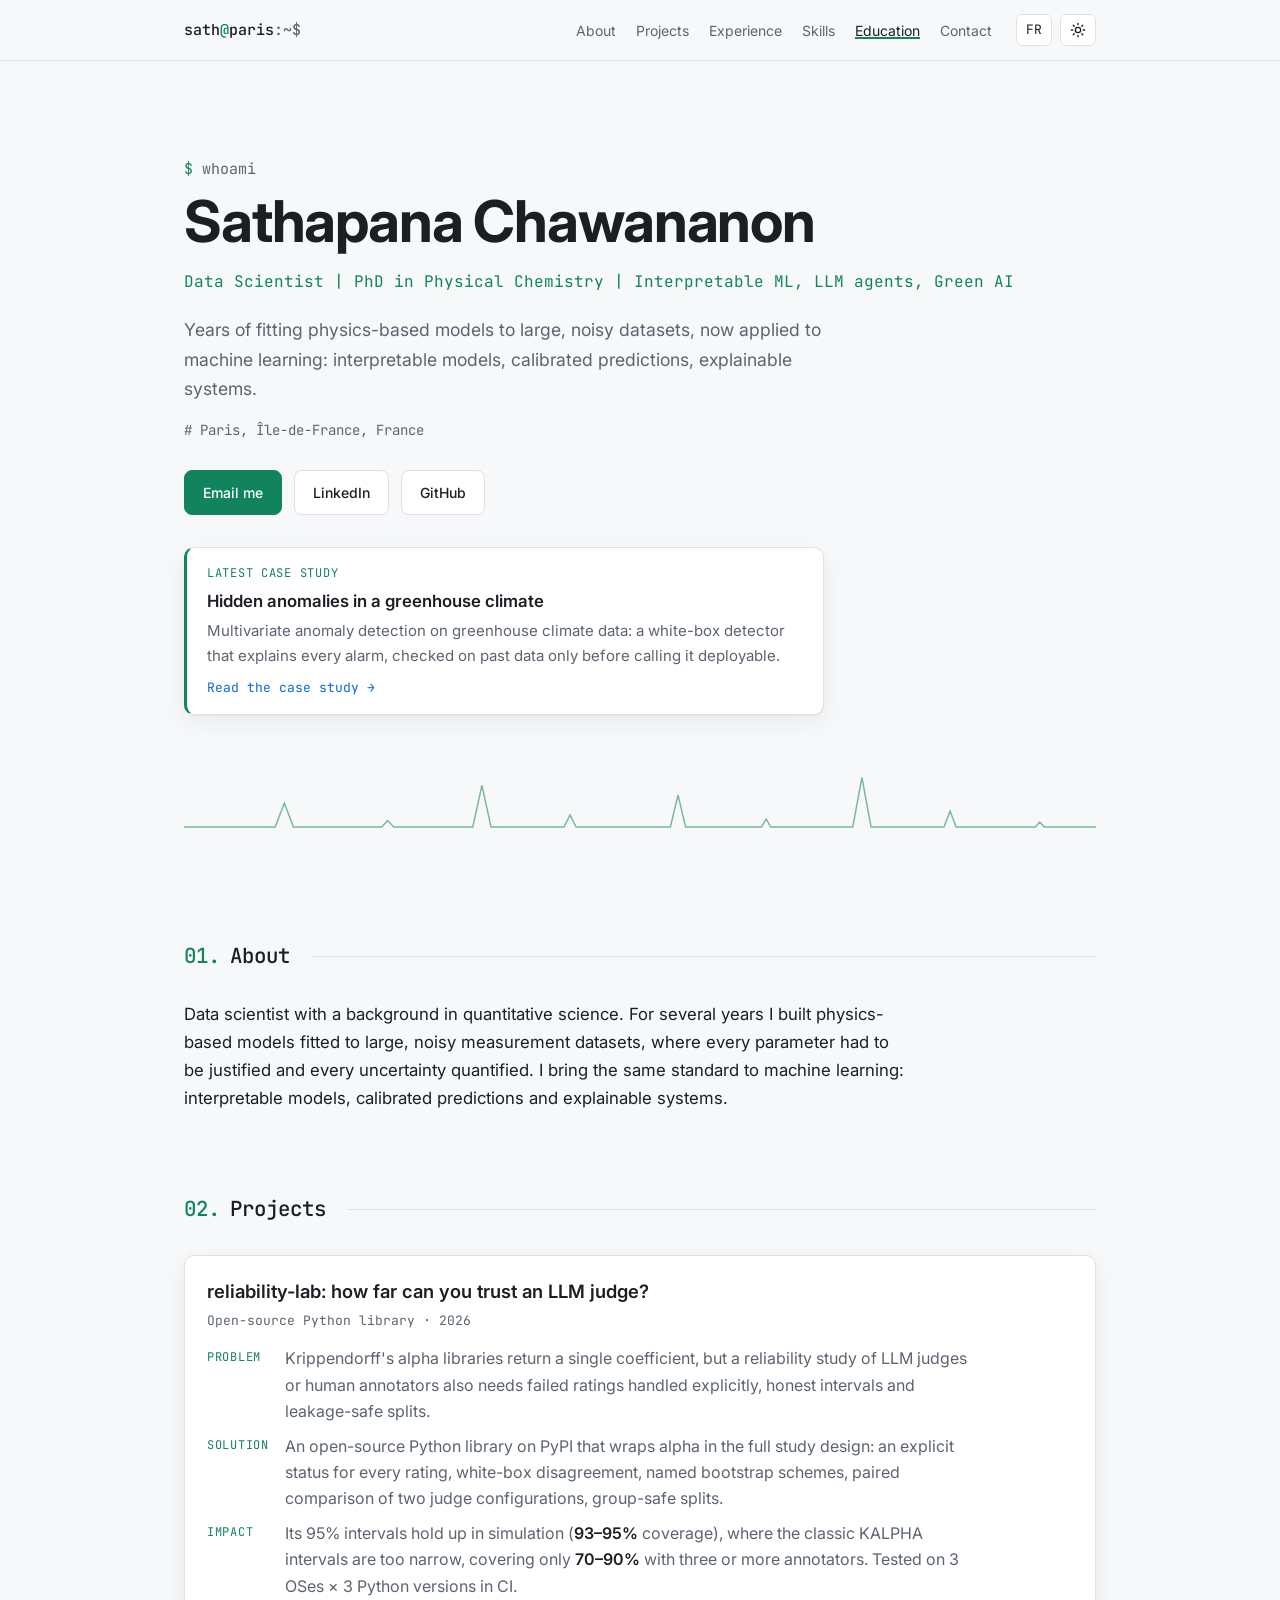
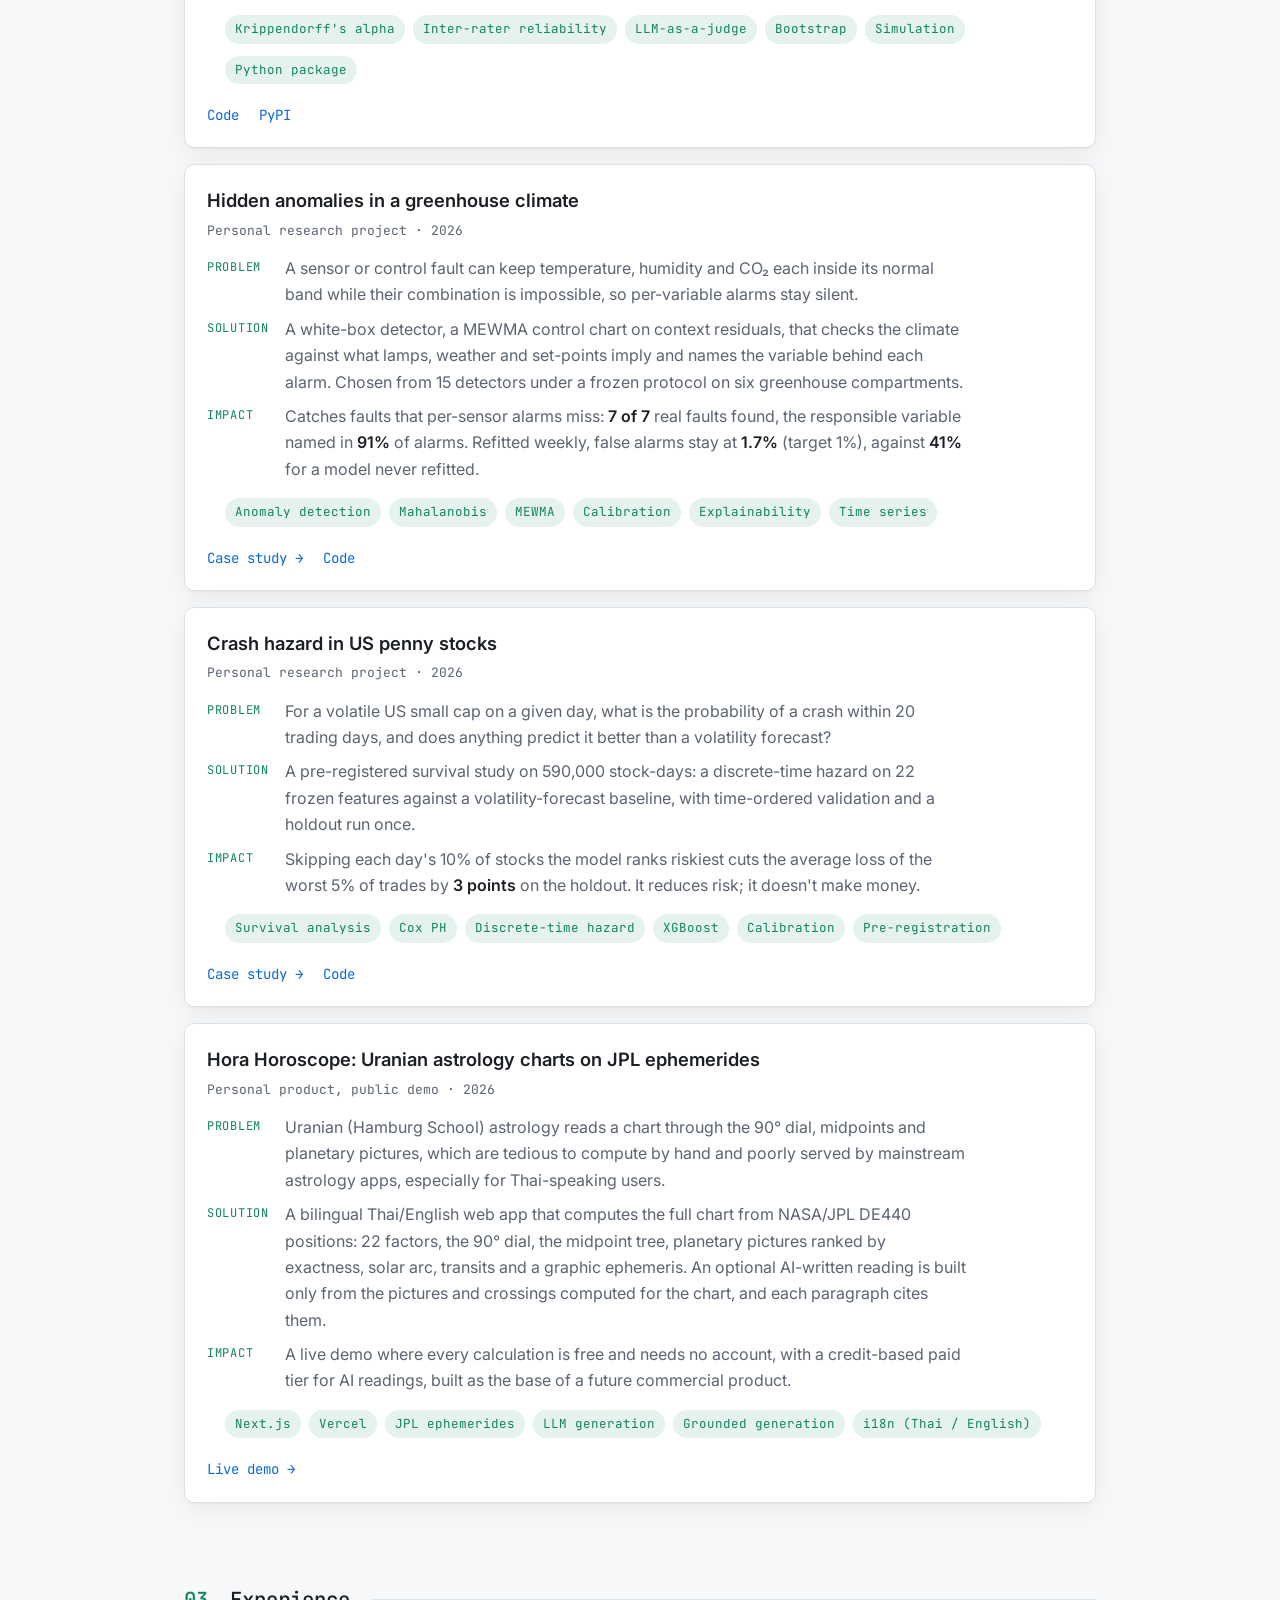
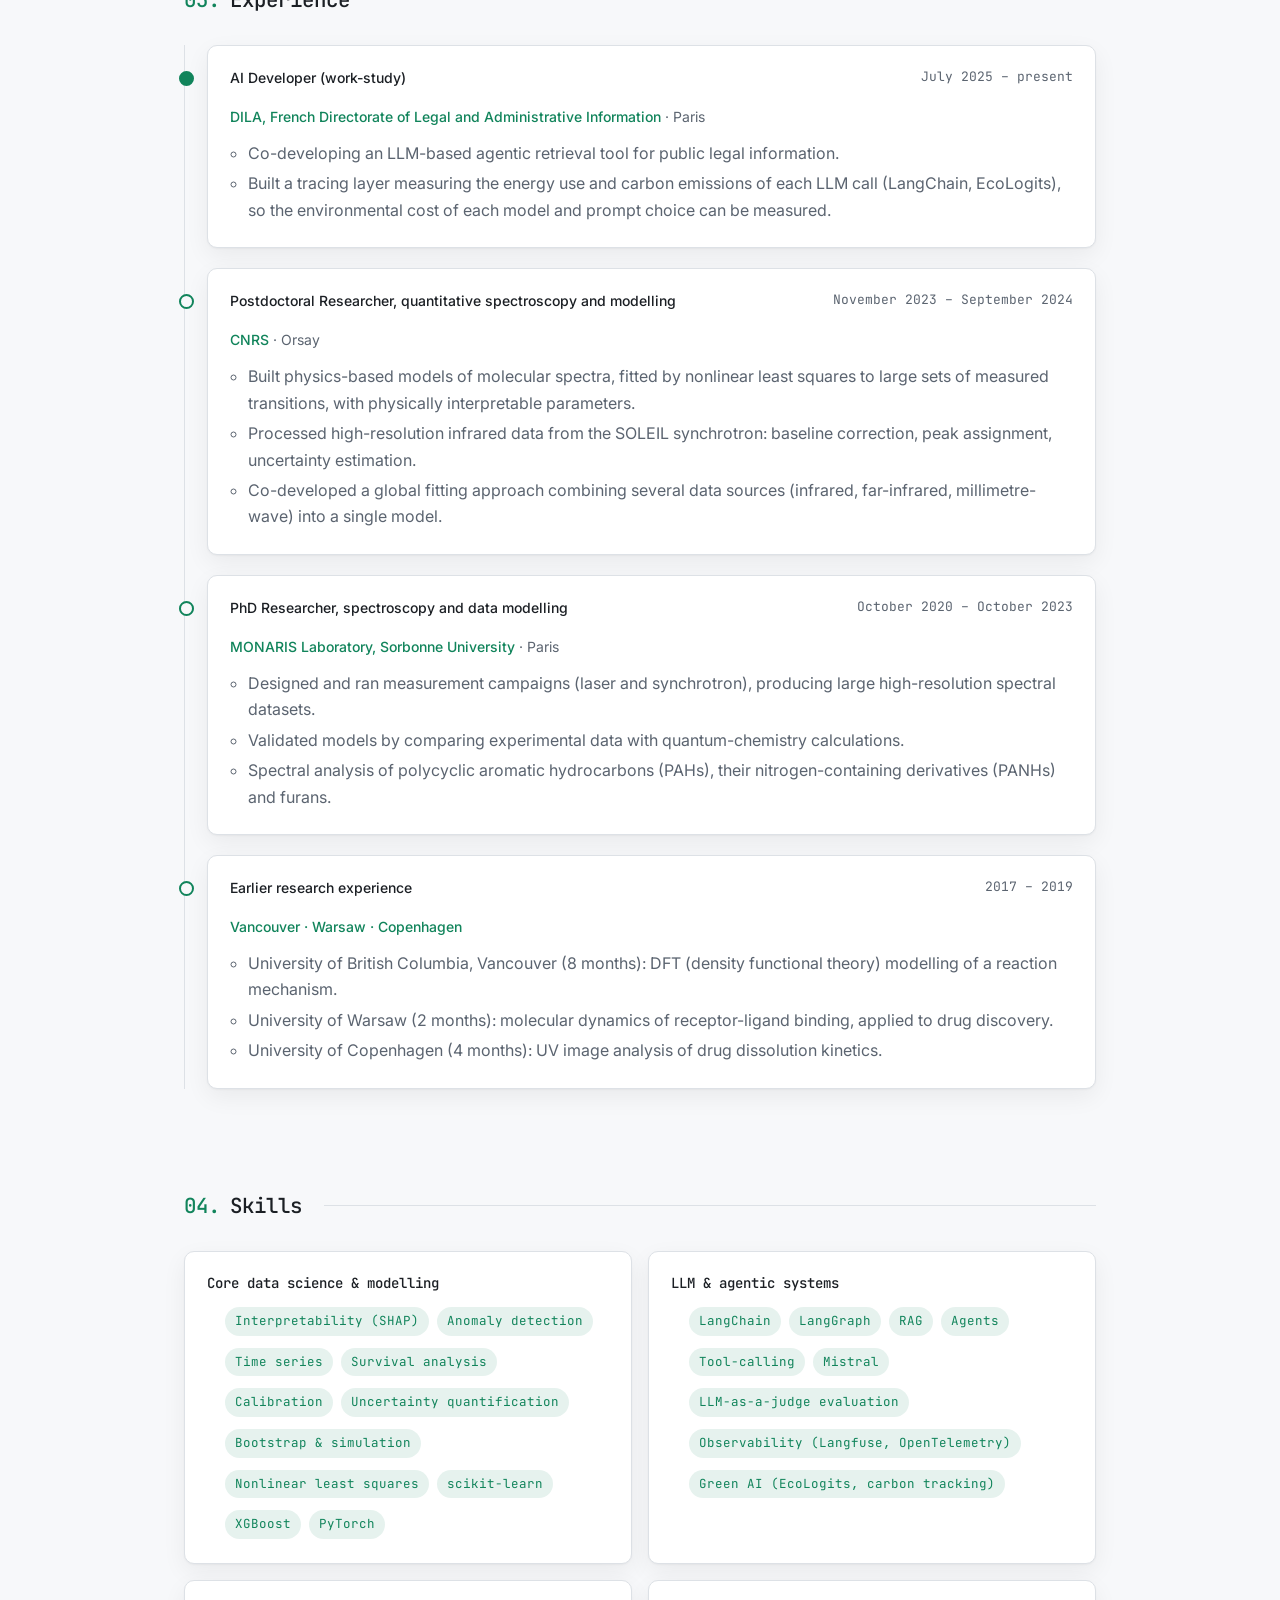
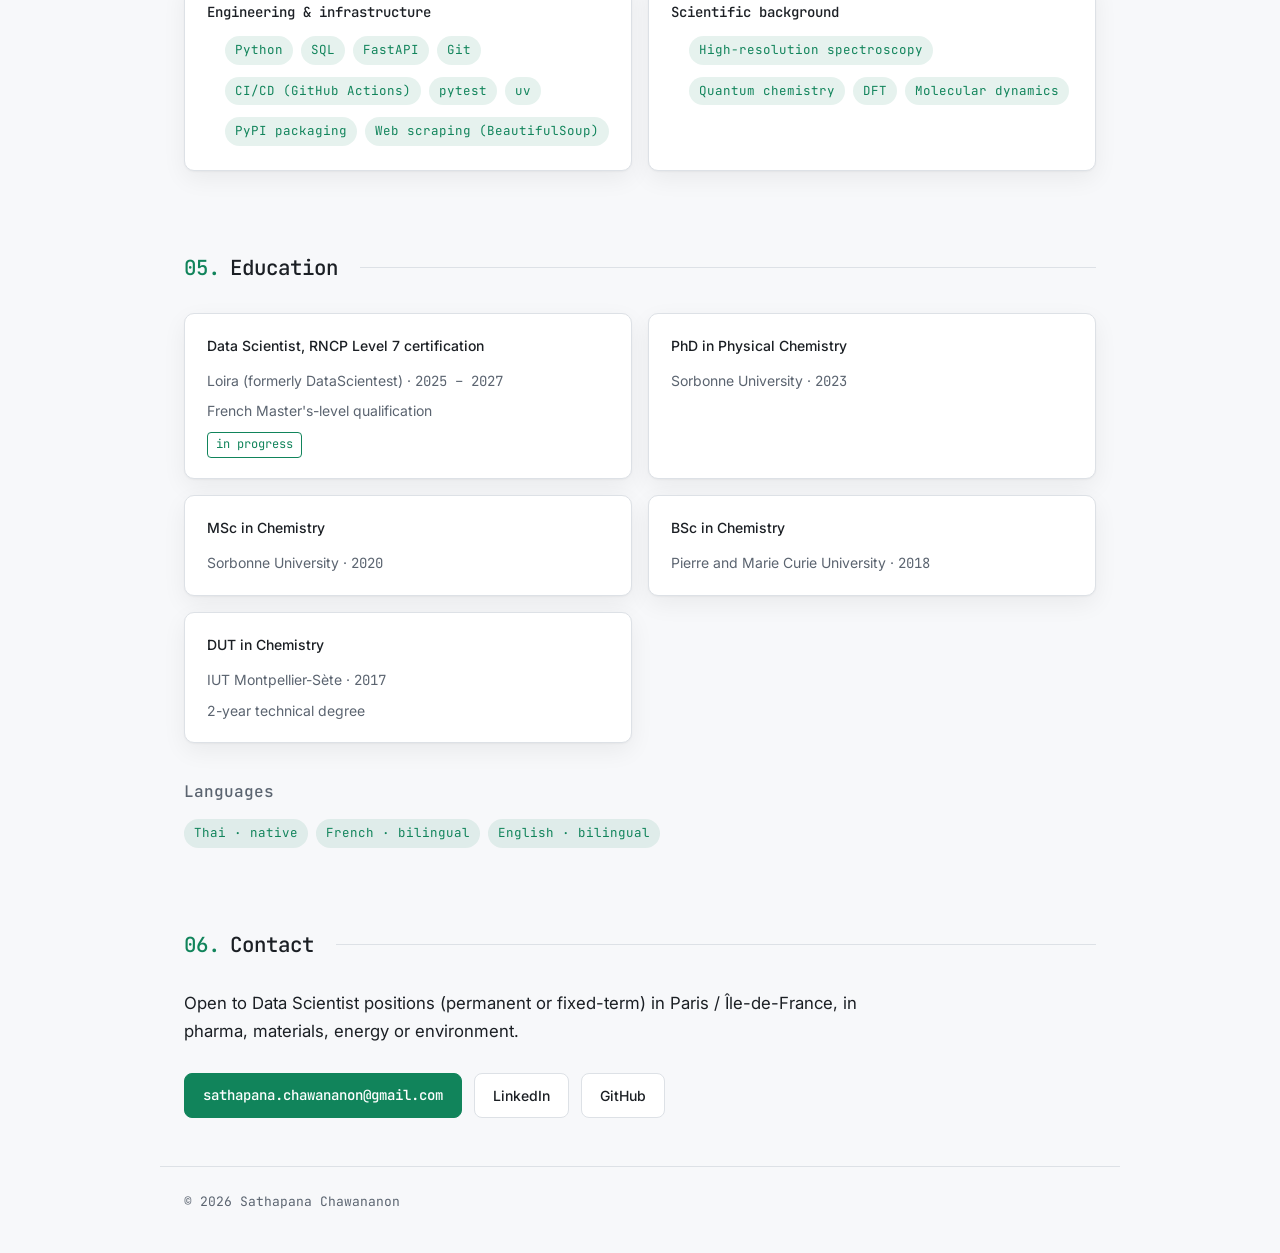
==== commit 69aa6768: "Add Hora Horoscope project card Add a card for Hora Horoscope, a Uranian astrology web app computed " ====
--- a/index.html
+++ b/index.html
@@ -180,6 +180,29 @@
             <a href="https://github.com/Sathapana/PennyStock_survival" target="_blank" rel="noopener">Code</a>
           </p>
         </article>
+        <article class="card project-card">
+          <h3 class="project-title"><a href="https://hora-horoscope-web-nine.vercel.app/" target="_blank" rel="noopener">Hora Horoscope: Uranian astrology charts on JPL ephemerides</a></h3>
+          <p class="project-meta mono">Personal product, public demo · 2026</p>
+          <dl class="psi">
+            <dt class="mono">Problem</dt>
+            <dd>Uranian (Hamburg School) astrology reads a chart through the 90° dial, midpoints and planetary pictures, which are tedious to compute by hand and poorly served by mainstream astrology apps, especially for Thai-speaking users.</dd>
+            <dt class="mono">Solution</dt>
+            <dd>A bilingual Thai/English web app that computes the full chart from NASA/JPL DE440 positions: 22 factors, the 90° dial, the midpoint tree, planetary pictures ranked by exactness, solar arc, transits and a graphic ephemeris. An optional AI-written reading is built only from the pictures and crossings computed for the chart, and each paragraph cites them.</dd>
+            <dt class="mono">Impact</dt>
+            <dd>A live demo where every calculation is free and needs no account, with a credit-based paid tier for AI readings, built as the base of a future commercial product.</dd>
+          </dl>
+          <ul class="chips">
+            <li class="chip">Next.js</li>
+            <li class="chip">Vercel</li>
+            <li class="chip">JPL ephemerides</li>
+            <li class="chip">LLM generation</li>
+            <li class="chip">Grounded generation</li>
+            <li class="chip">i18n (Thai / English)</li>
+          </ul>
+          <p class="project-links mono">
+            <a href="https://hora-horoscope-web-nine.vercel.app/" target="_blank" rel="noopener">Live demo →</a>
+          </p>
+        </article>
       </div>
     </section>
 
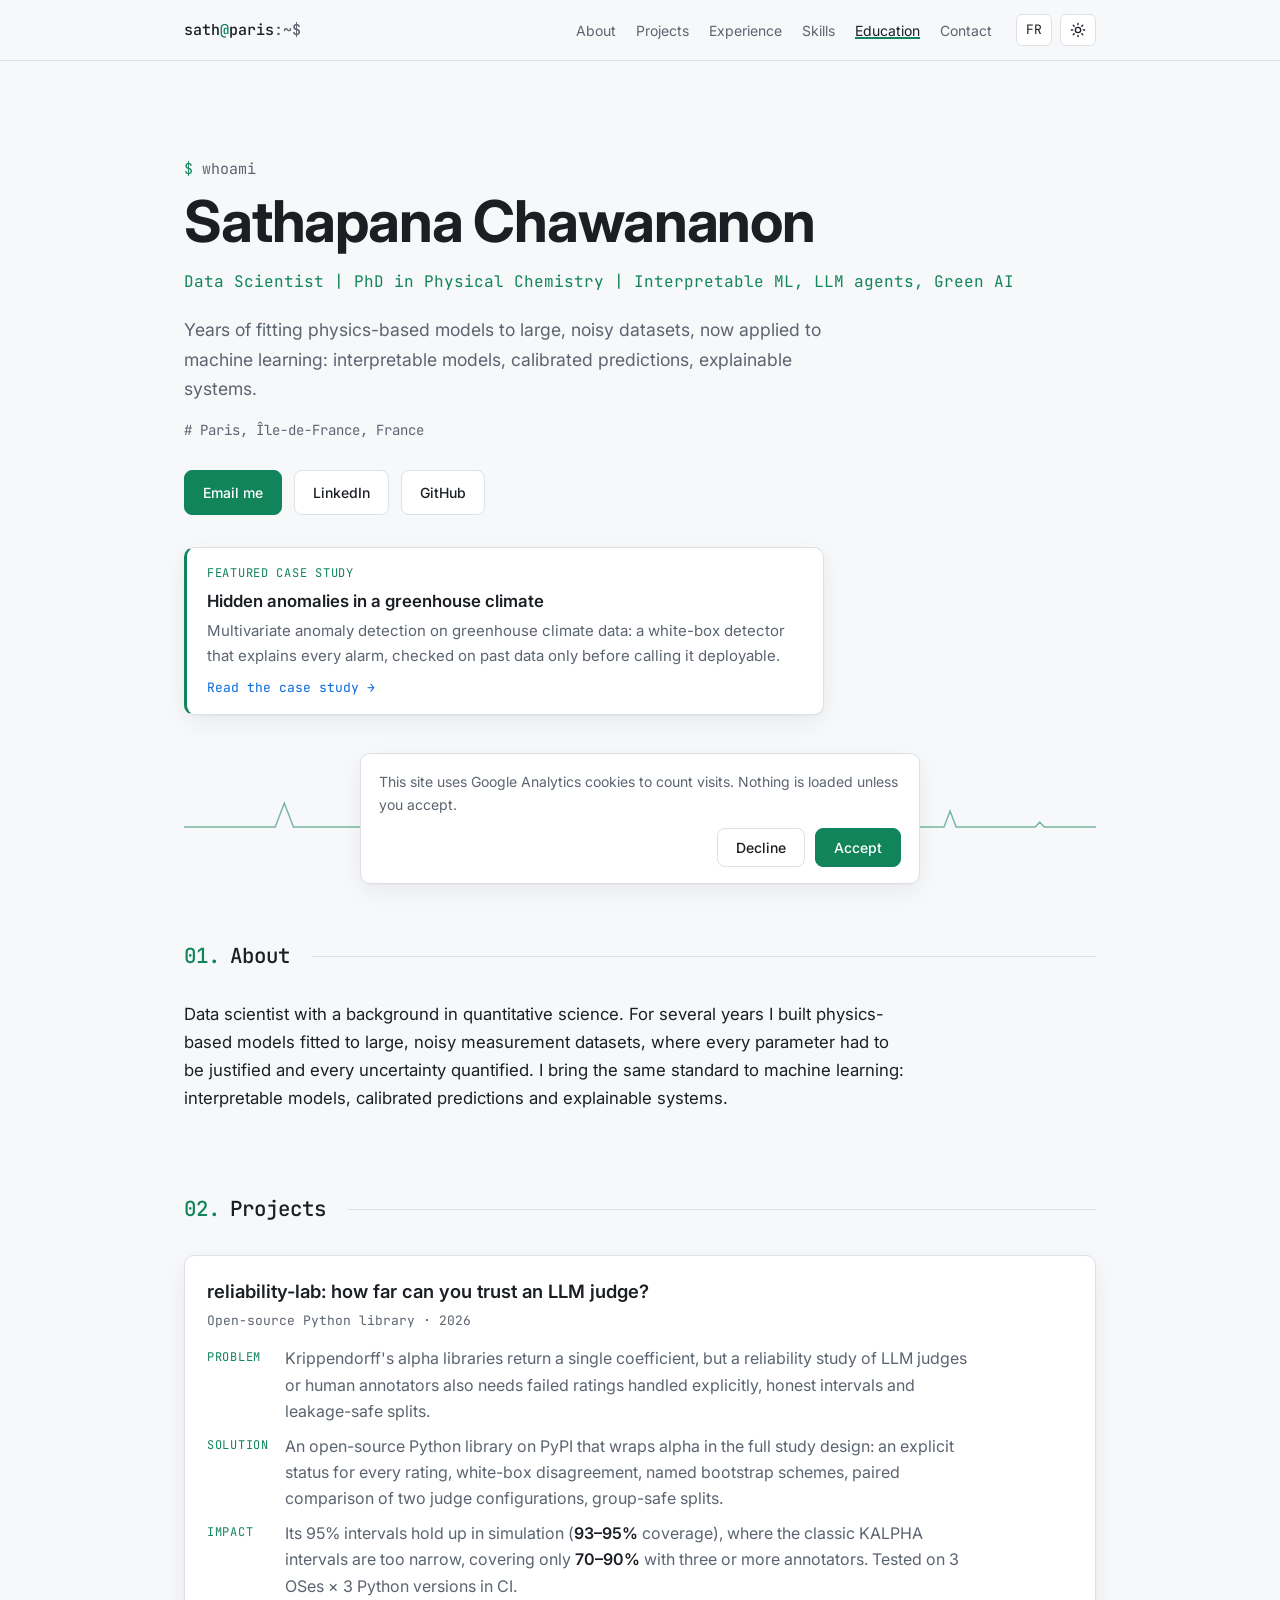
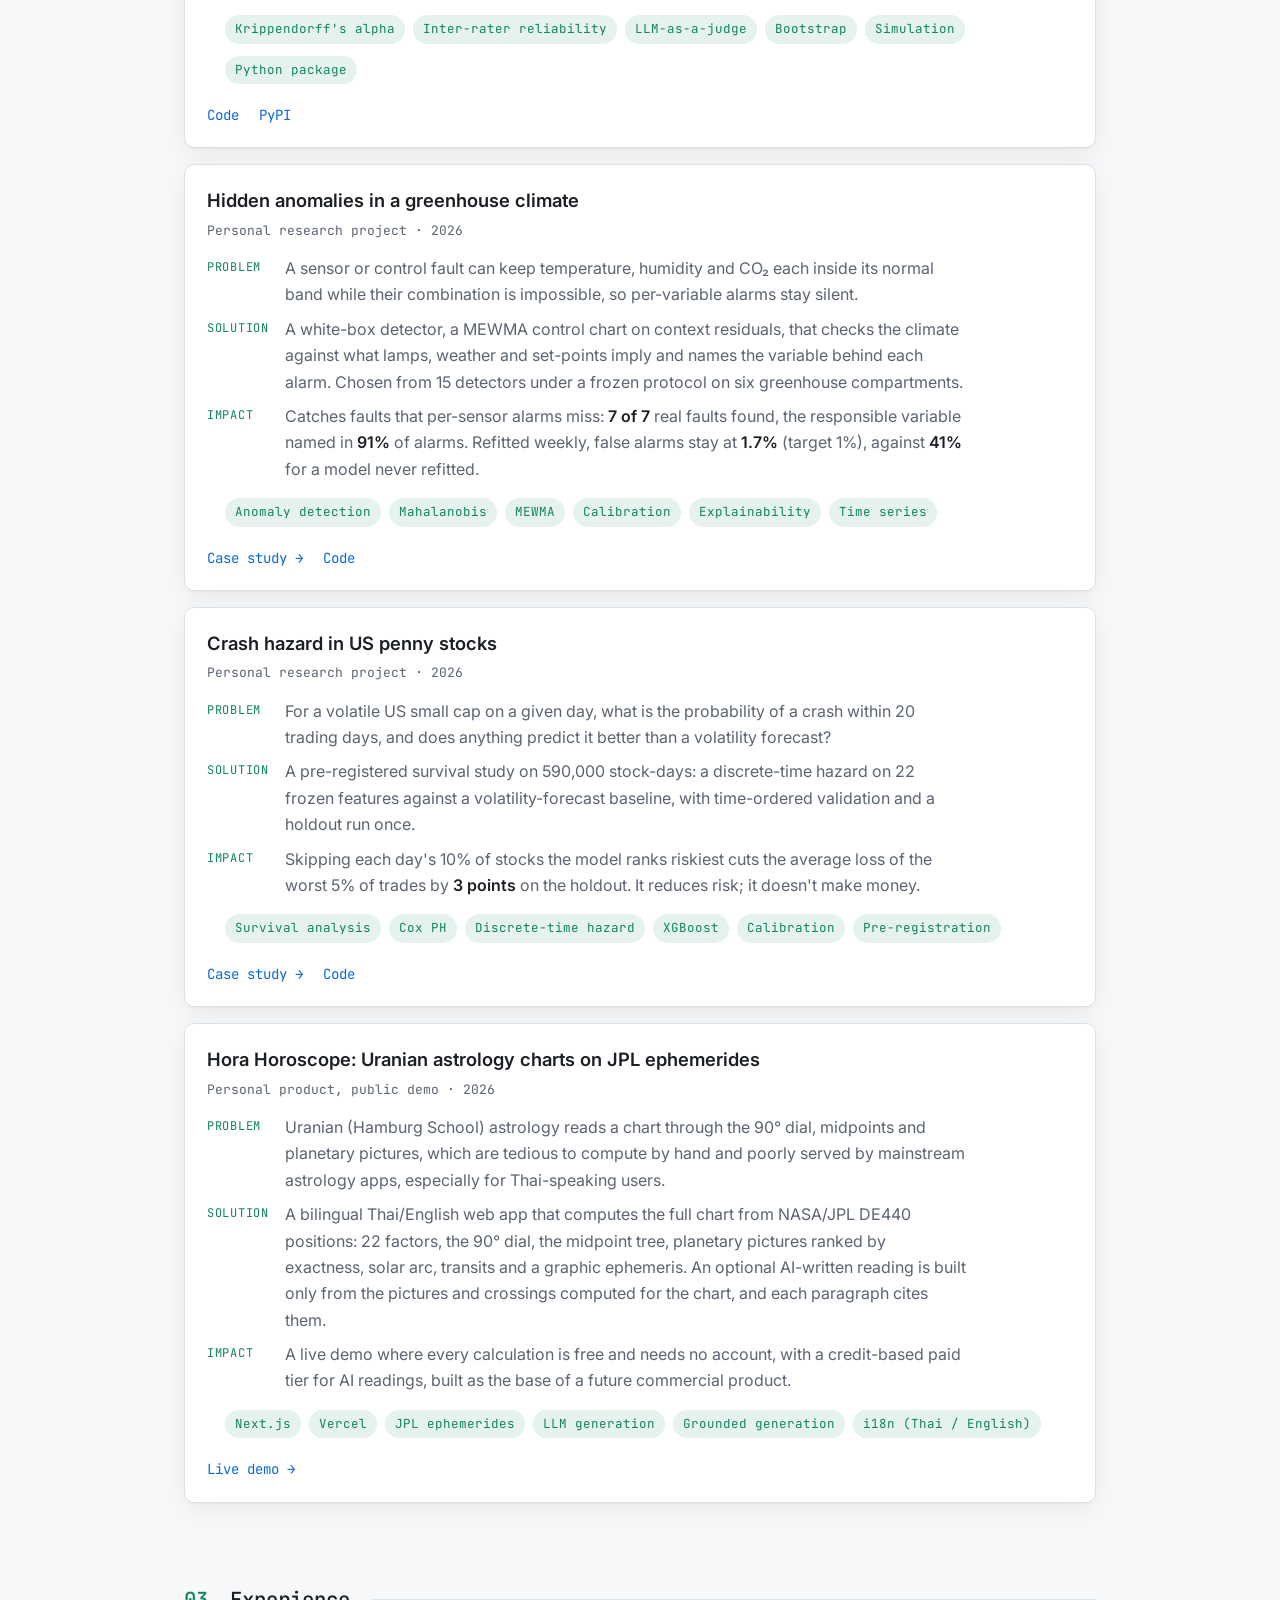
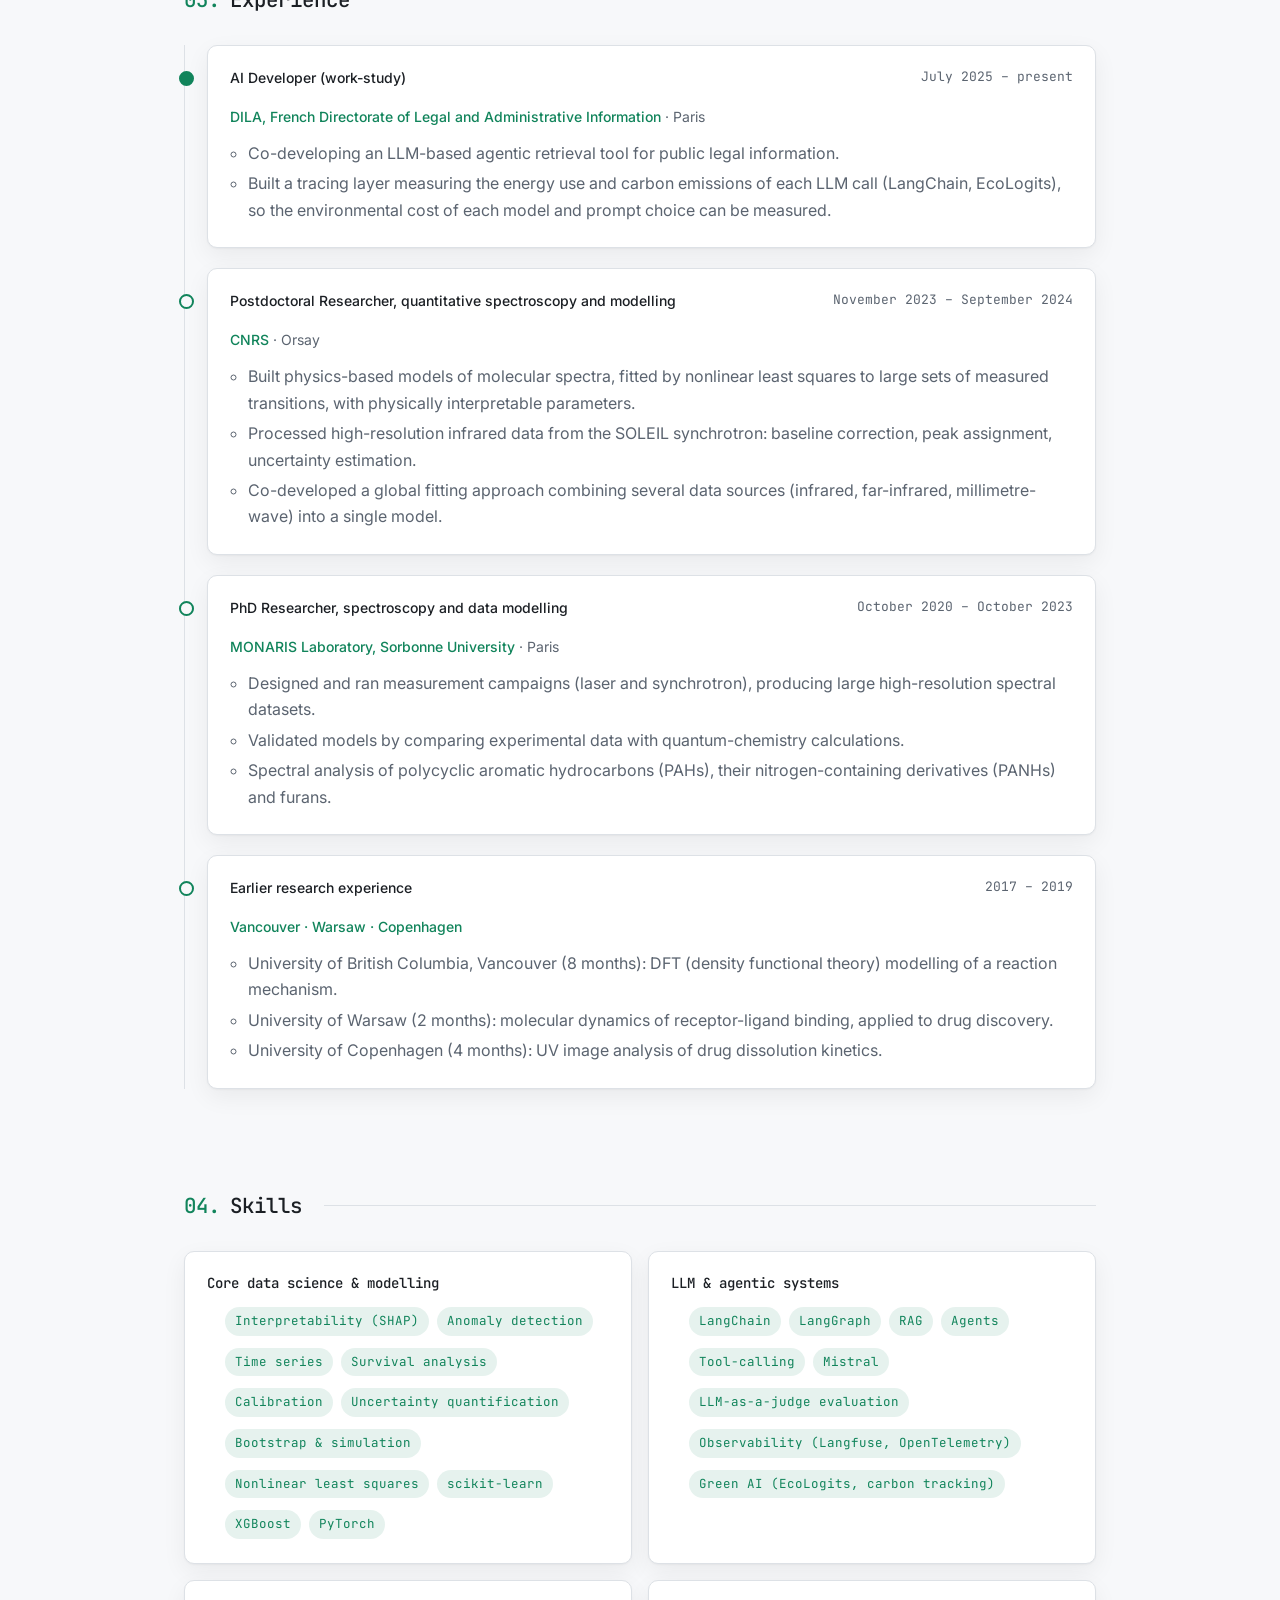
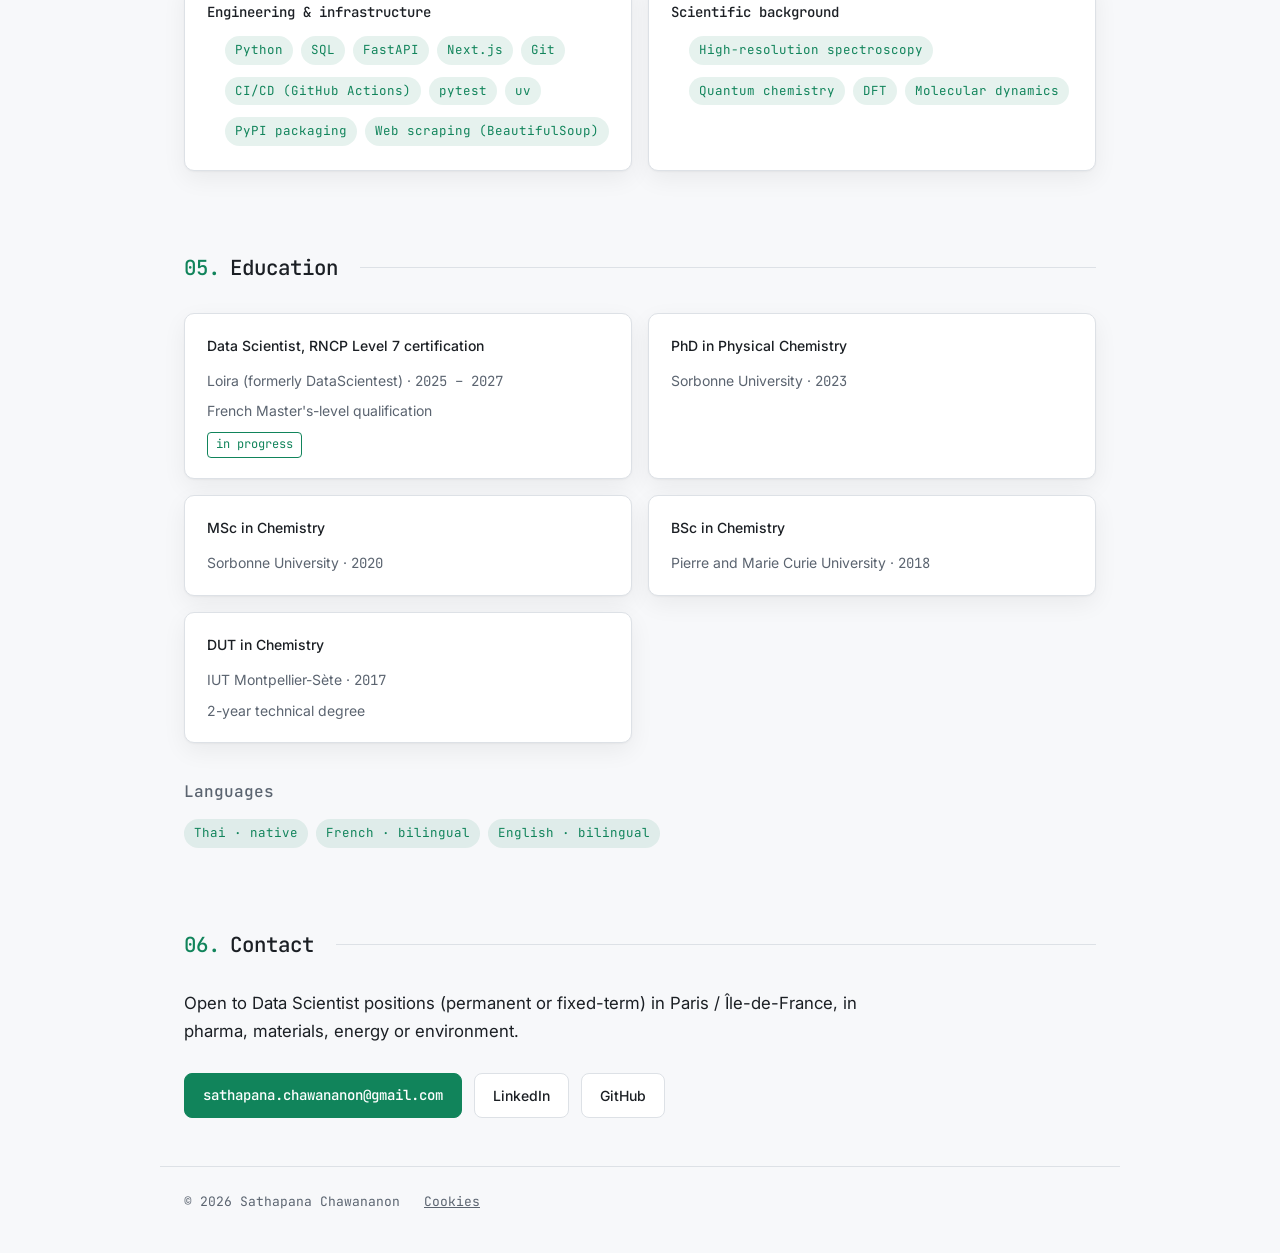
==== commit 9e9195a8: "Gate analytics on consent; add icons, link previews and sitemap - consent.js: Google Analytics loads" ====
--- a/index.html
+++ b/index.html
@@ -1,14 +1,6 @@
 <!doctype html>
 <html lang="en">
 <head>
-  <!-- Google tag (gtag.js) -->
-  <script async src="https://www.googletagmanager.com/gtag/js?id=G-58VS90ZMV5"></script>
-  <script>
-    window.dataLayer = window.dataLayer || [];
-    function gtag(){dataLayer.push(arguments);}
-    gtag('js', new Date());
-    gtag('config', 'G-58VS90ZMV5');
-  </script>
   <meta charset="utf-8">
   <meta name="viewport" content="width=device-width, initial-scale=1">
   <title>Sathapana Chawananon</title>
@@ -24,7 +16,11 @@
   <meta property="og:url" content="https://sathapana.github.io/">
   <meta property="og:locale" content="en_US">
   <meta property="og:locale:alternate" content="fr_FR">
-  <meta name="twitter:card" content="summary">
+  <meta property="og:image" content="https://sathapana.github.io/assets/img/og-card.png">
+  <meta property="og:image:width" content="1200">
+  <meta property="og:image:height" content="630">
+  <meta property="og:image:alt" content="Sathapana Chawananon, Data Scientist">
+  <meta name="twitter:card" content="summary_large_image">
   <script type="application/ld+json">
   {
     "@context": "https://schema.org",
@@ -40,6 +36,8 @@
     "sameAs": ["https://www.linkedin.com/in/sathapana-chawananon", "https://github.com/Sathapana"]
   }
   </script>
+  <link rel="icon" href="assets/img/favicon.svg" type="image/svg+xml">
+  <link rel="apple-touch-icon" href="assets/img/apple-touch-icon.png">
   <link rel="preconnect" href="https://fonts.googleapis.com">
   <link rel="preconnect" href="https://fonts.gstatic.com" crossorigin>
   <link href="https://fonts.googleapis.com/css2?family=Inter:wght@400;500;600;700&family=JetBrains+Mono:wght@400;500&display=swap" rel="stylesheet">
@@ -53,6 +51,7 @@
       if (l === "fr" || (!l && (navigator.language || "").toLowerCase().startsWith("fr"))) location.replace("fr/" + location.hash);
     } catch (e) {}
   </script>
+  <script src="assets/js/consent.js" defer></script>
 </head>
 <body>
   <header class="topbar">
@@ -89,7 +88,7 @@
         <a class="btn" href="https://github.com/Sathapana" target="_blank" rel="noopener">GitHub</a>
       </div>
       <a class="featured card" href="projects/greenhouse-anomaly-detection/">
-        <span class="featured-label mono">Latest case study</span>
+        <span class="featured-label mono">Featured case study</span>
         <span class="featured-title">Hidden anomalies in a greenhouse climate</span>
         <span class="featured-desc">Multivariate anomaly detection on greenhouse climate data: a white-box detector that explains every alarm, checked on past data only before calling it deployable.</span>
         <span class="featured-more mono">Read the case study →</span>
@@ -306,6 +305,7 @@
             <li class="chip">Python</li>
             <li class="chip">SQL</li>
             <li class="chip">FastAPI</li>
+            <li class="chip">Next.js</li>
             <li class="chip">Git</li>
             <li class="chip">CI/CD (GitHub Actions)</li>
             <li class="chip">pytest</li>
--- a/assets/css/style.css
+++ b/assets/css/style.css
@@ -287,6 +287,19 @@
   font-size: 13px;
 }
 
+/* Analytics consent banner (assets/js/consent.js) */
+.consent {
+  position: fixed; left: 16px; right: 16px; bottom: 16px; z-index: 100;
+  max-width: 560px; margin: 0 auto; padding: 16px 18px;
+  background: var(--bg-elev); border: 1px solid var(--border); border-radius: 10px; box-shadow: var(--shadow);
+  font-size: 14px; color: var(--text-dim);
+}
+.consent p { margin: 0 0 12px; }
+.consent-actions { display: flex; flex-wrap: wrap; justify-content: flex-end; gap: 10px; }
+.consent .btn { cursor: pointer; font-family: inherit; }
+.consent-link { margin-left: 16px; padding: 0; border: 0; background: none; color: var(--text-dim); font-size: inherit; cursor: pointer; text-decoration: underline; }
+.consent-link:hover { color: var(--text); }
+
 /* Mobile */
 @media (max-width: 760px) {
   .container { padding: 0 16px; }
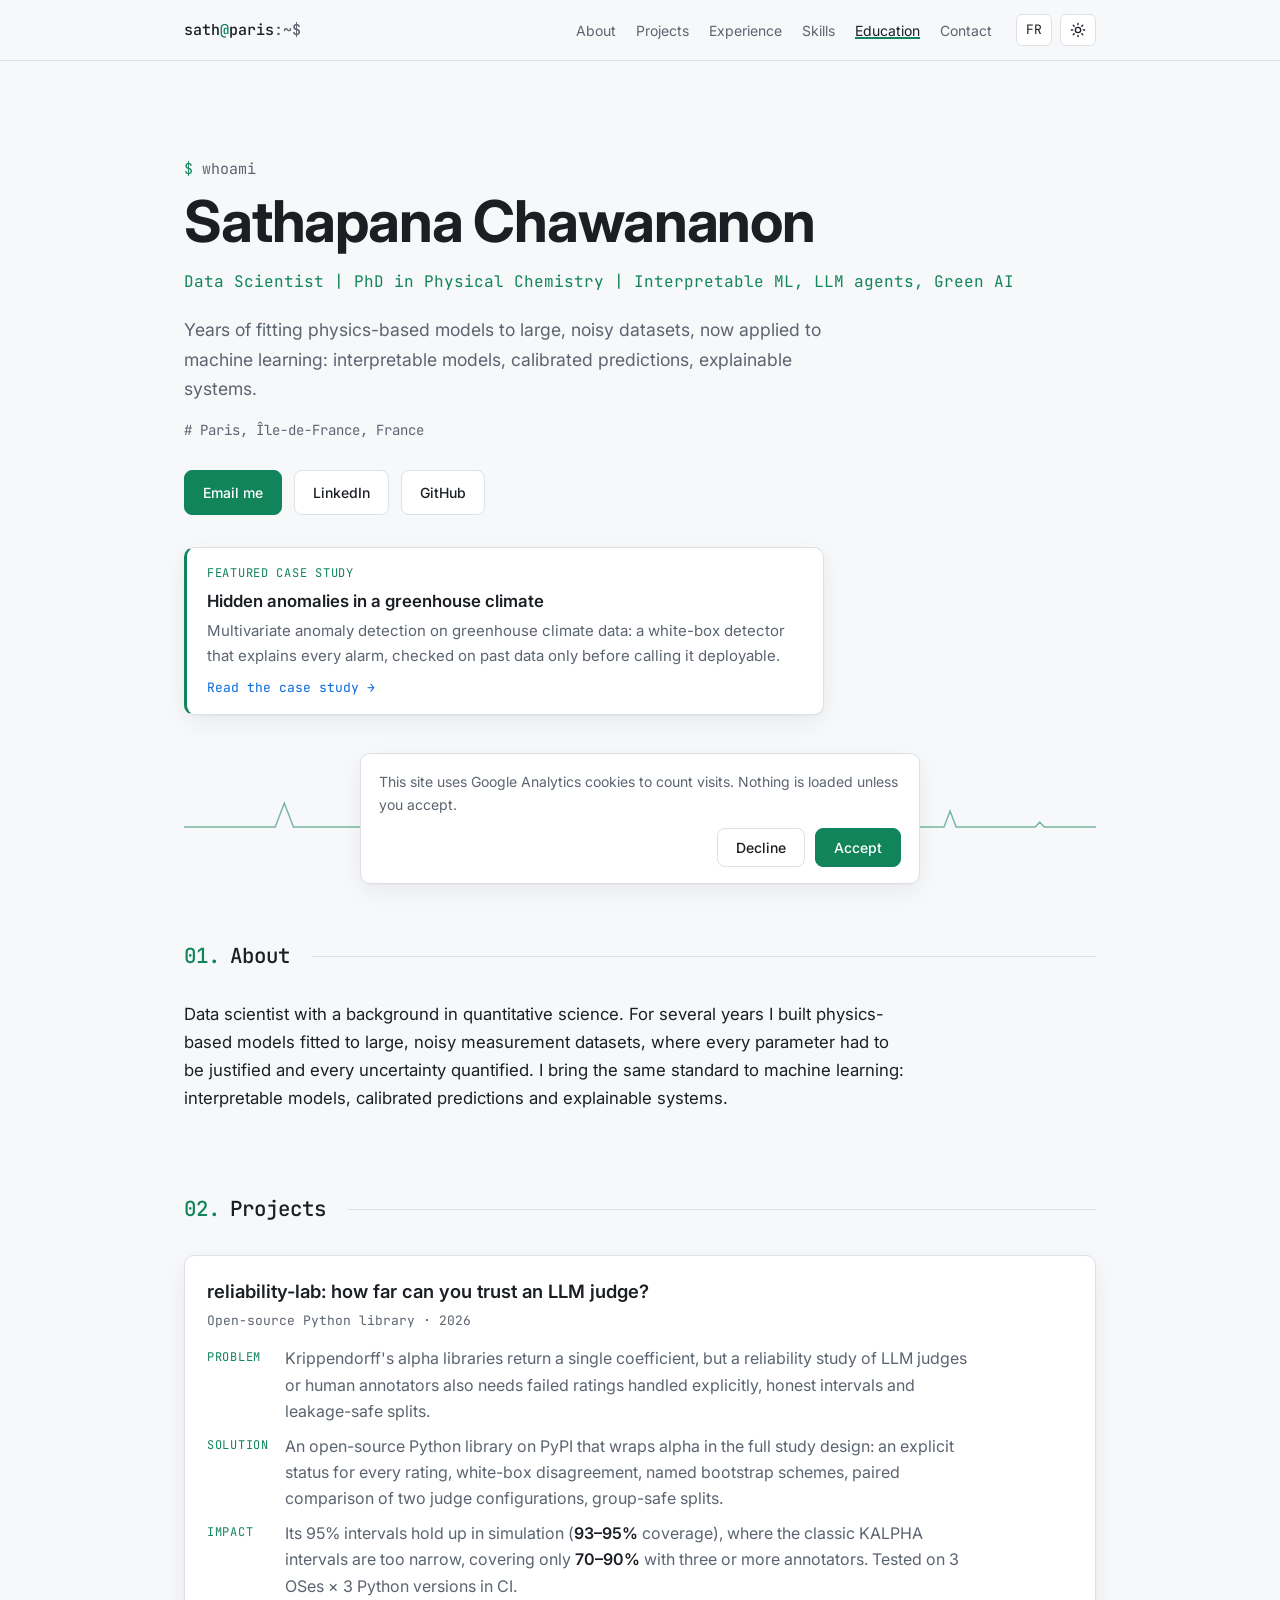
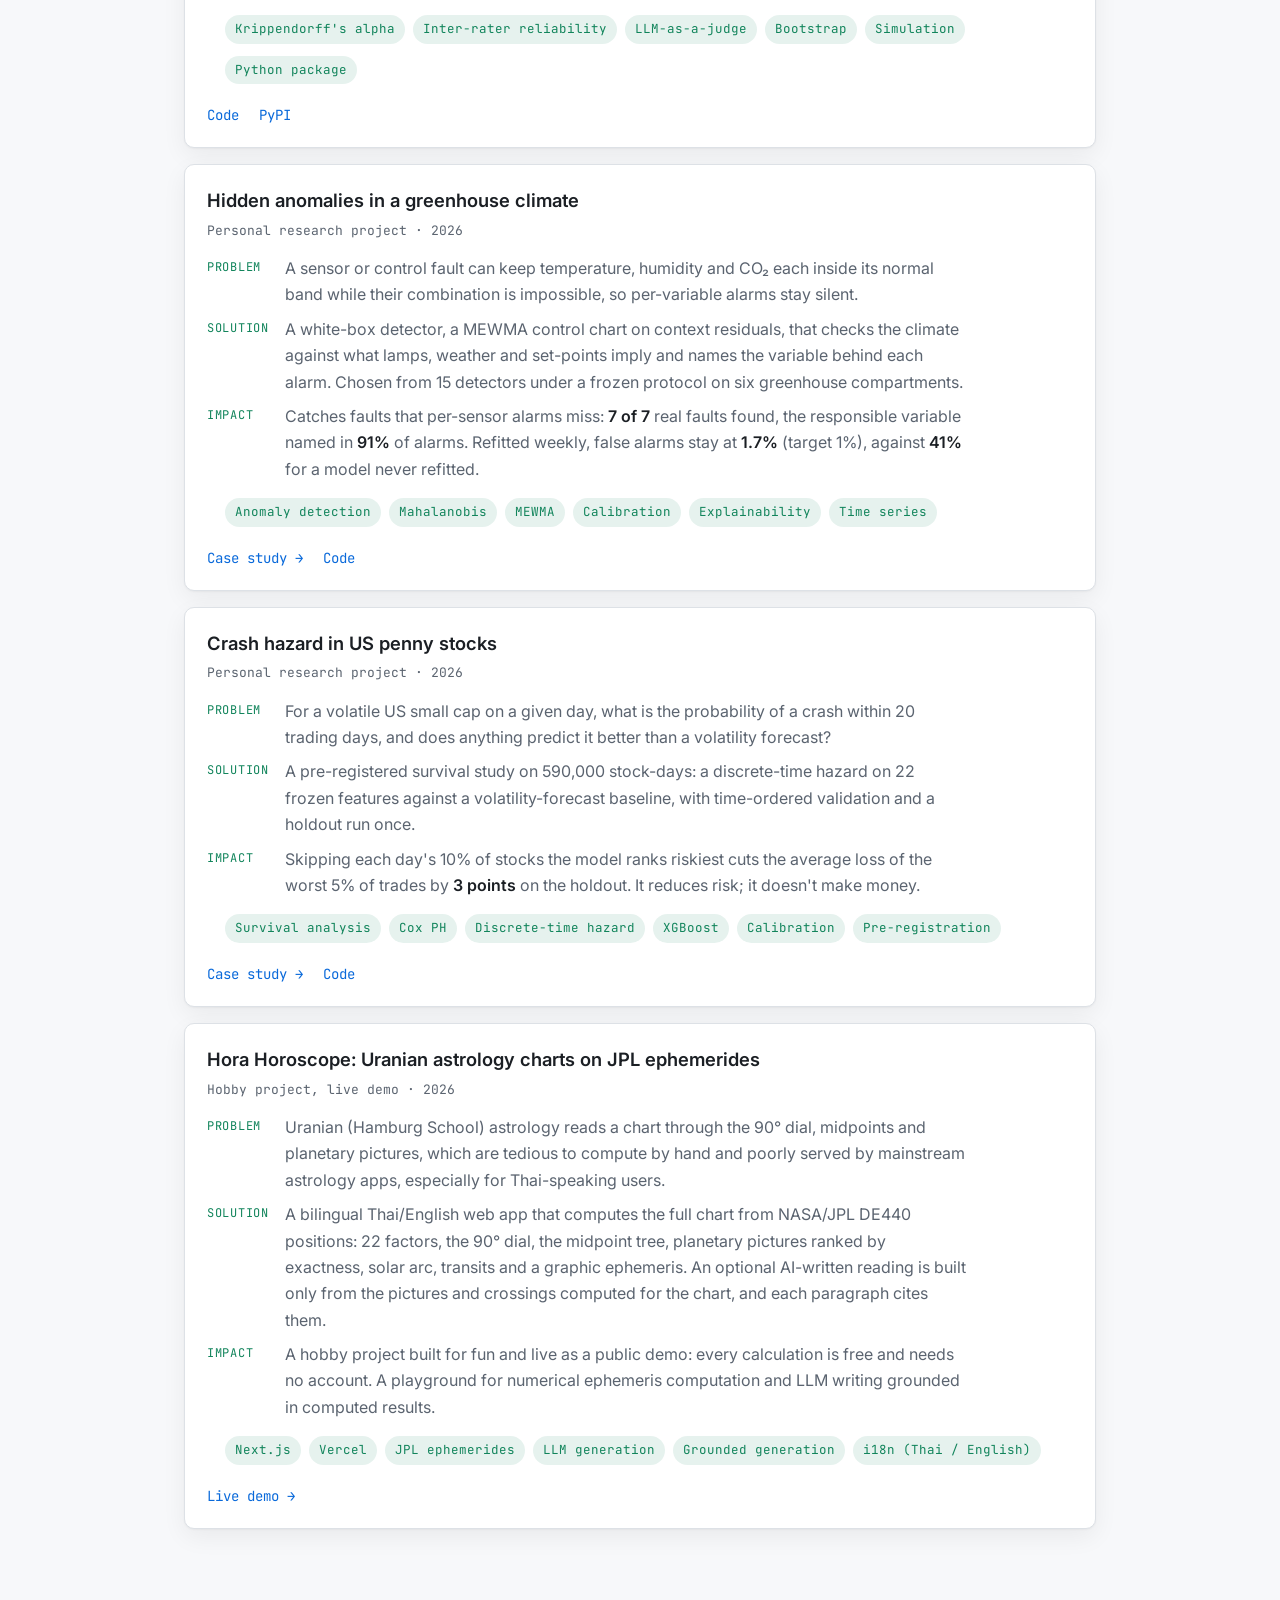
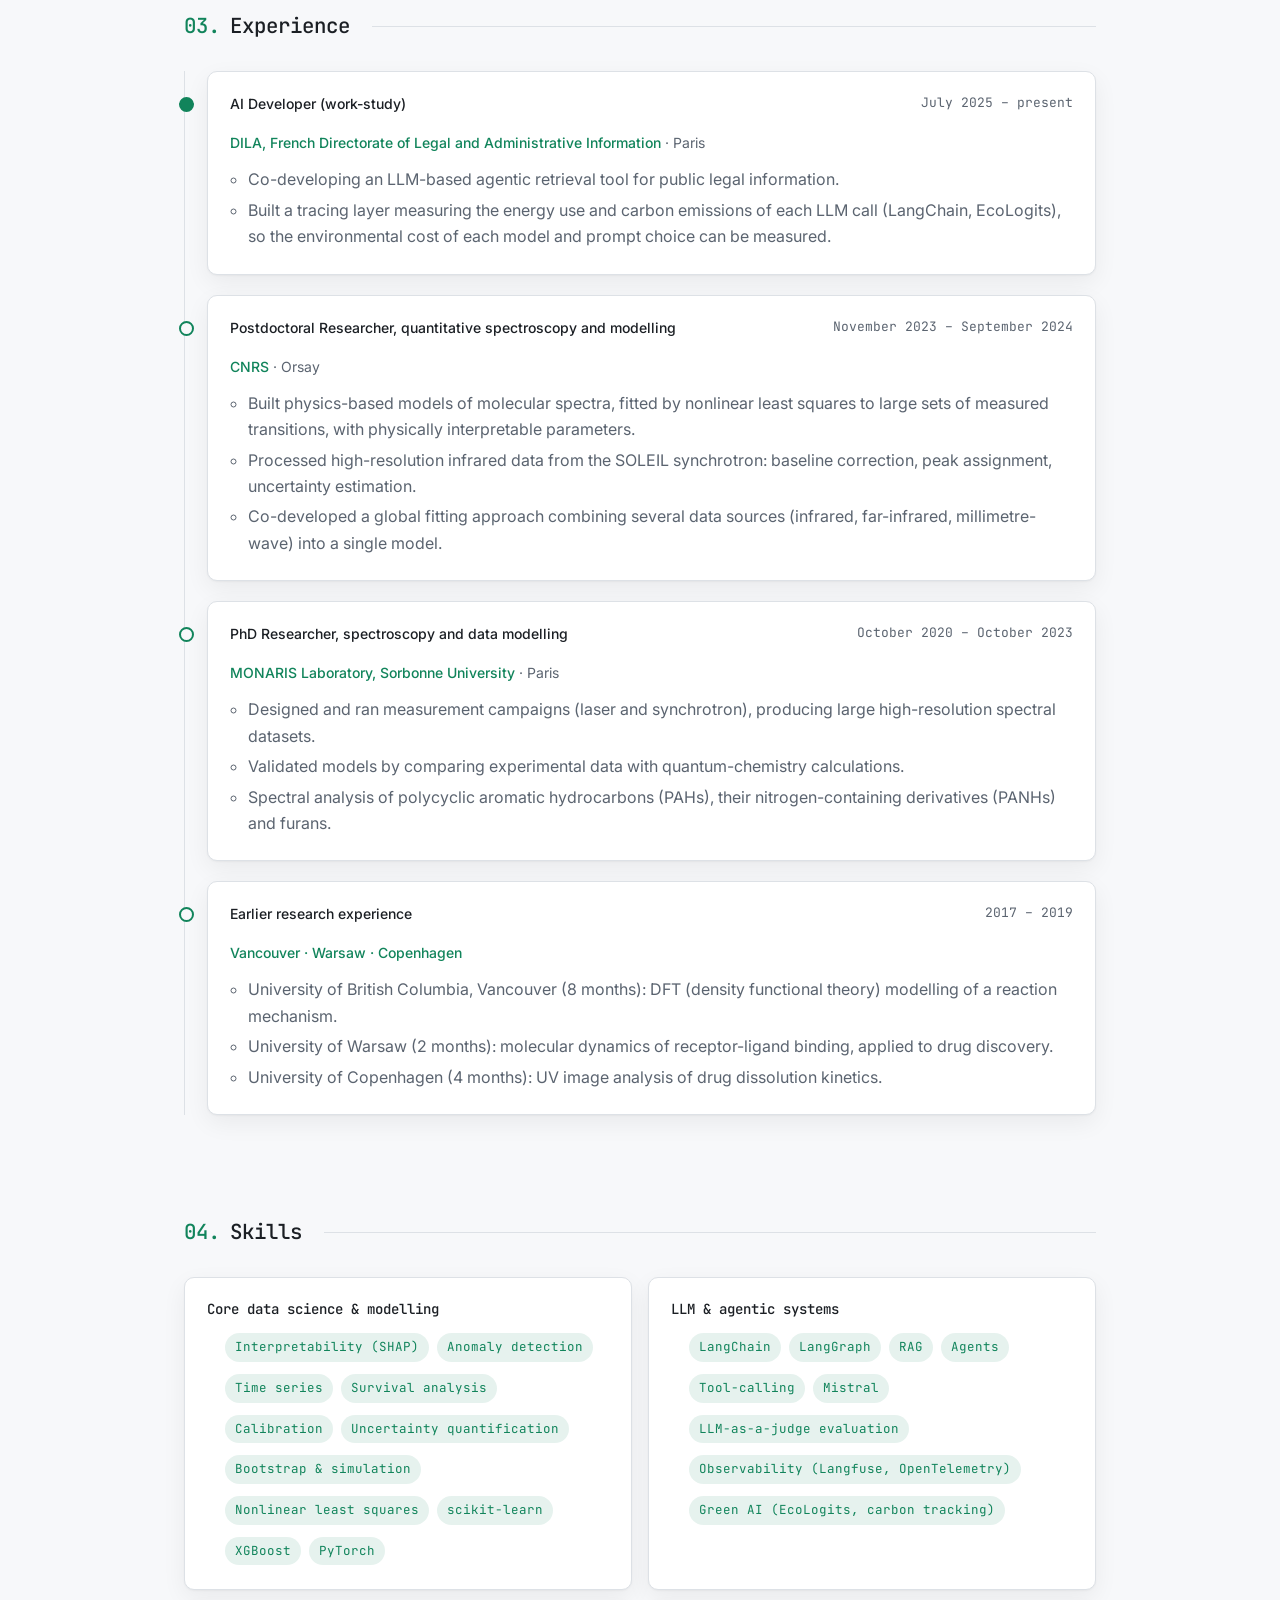
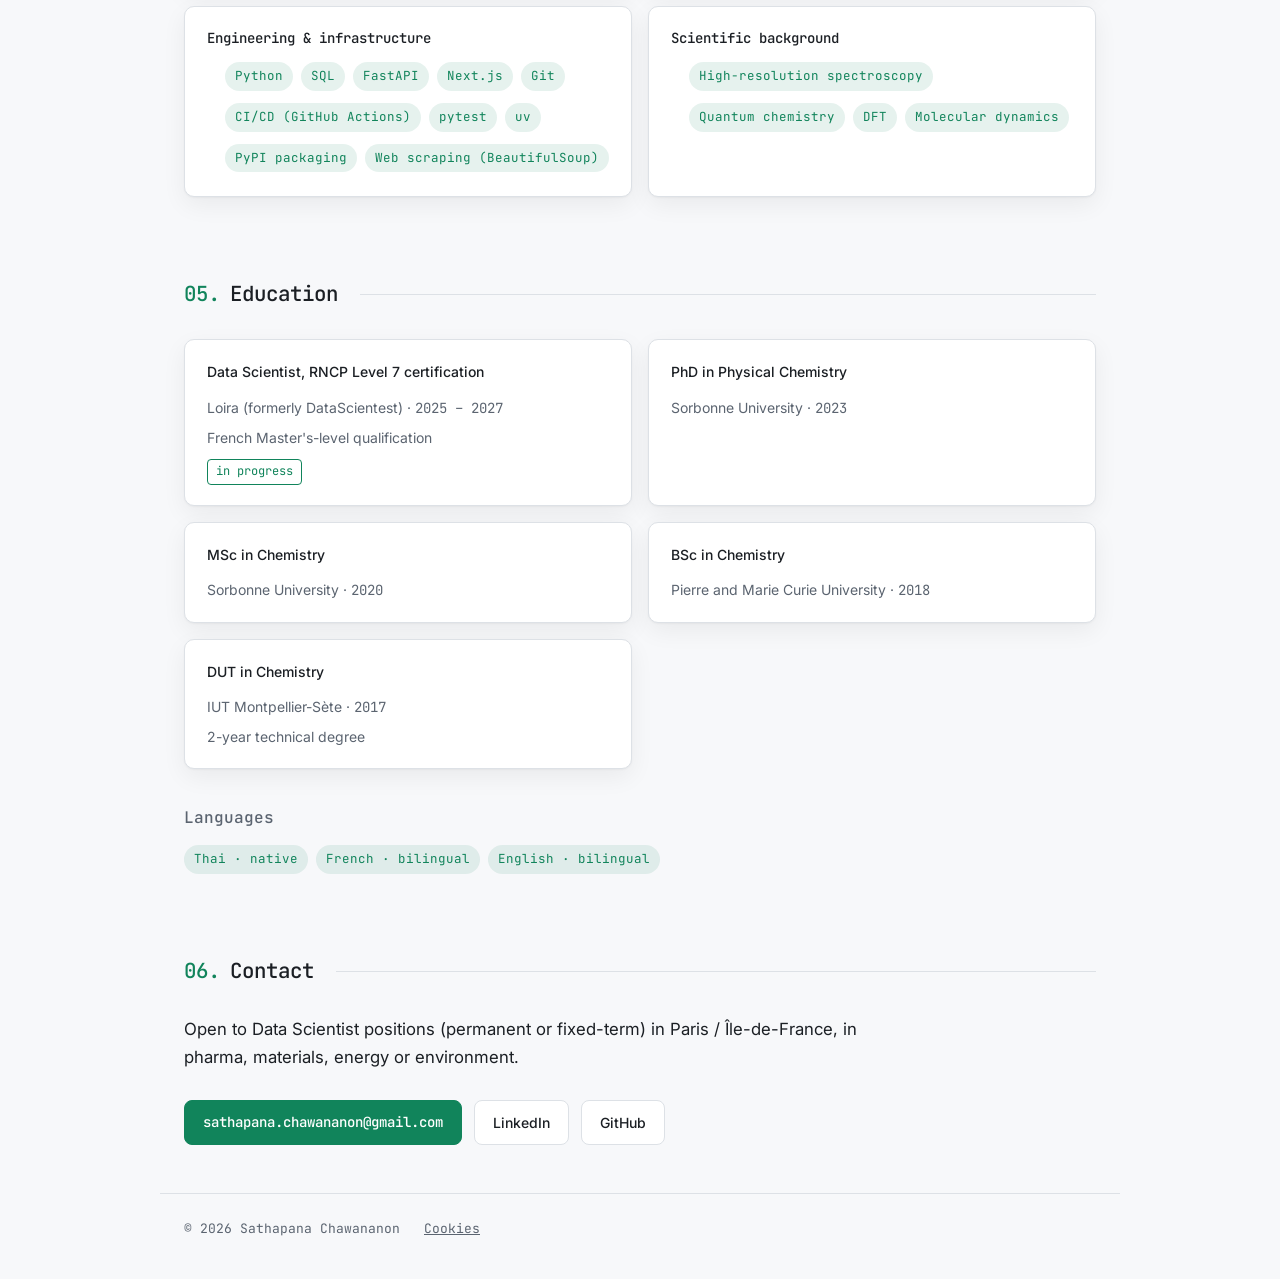
==== commit 11798587: "Describe Hora Horoscope as a hobby project Hora Horoscope is a project built for fun, not a future c" ====
--- a/index.html
+++ b/index.html
@@ -181,14 +181,14 @@
         </article>
         <article class="card project-card">
           <h3 class="project-title"><a href="https://hora-horoscope-web-nine.vercel.app/" target="_blank" rel="noopener">Hora Horoscope: Uranian astrology charts on JPL ephemerides</a></h3>
-          <p class="project-meta mono">Personal product, public demo · 2026</p>
+          <p class="project-meta mono">Hobby project, live demo · 2026</p>
           <dl class="psi">
             <dt class="mono">Problem</dt>
             <dd>Uranian (Hamburg School) astrology reads a chart through the 90° dial, midpoints and planetary pictures, which are tedious to compute by hand and poorly served by mainstream astrology apps, especially for Thai-speaking users.</dd>
             <dt class="mono">Solution</dt>
             <dd>A bilingual Thai/English web app that computes the full chart from NASA/JPL DE440 positions: 22 factors, the 90° dial, the midpoint tree, planetary pictures ranked by exactness, solar arc, transits and a graphic ephemeris. An optional AI-written reading is built only from the pictures and crossings computed for the chart, and each paragraph cites them.</dd>
             <dt class="mono">Impact</dt>
-            <dd>A live demo where every calculation is free and needs no account, with a credit-based paid tier for AI readings, built as the base of a future commercial product.</dd>
+            <dd>A hobby project built for fun and live as a public demo: every calculation is free and needs no account. A playground for numerical ephemeris computation and LLM writing grounded in computed results.</dd>
           </dl>
           <ul class="chips">
             <li class="chip">Next.js</li>
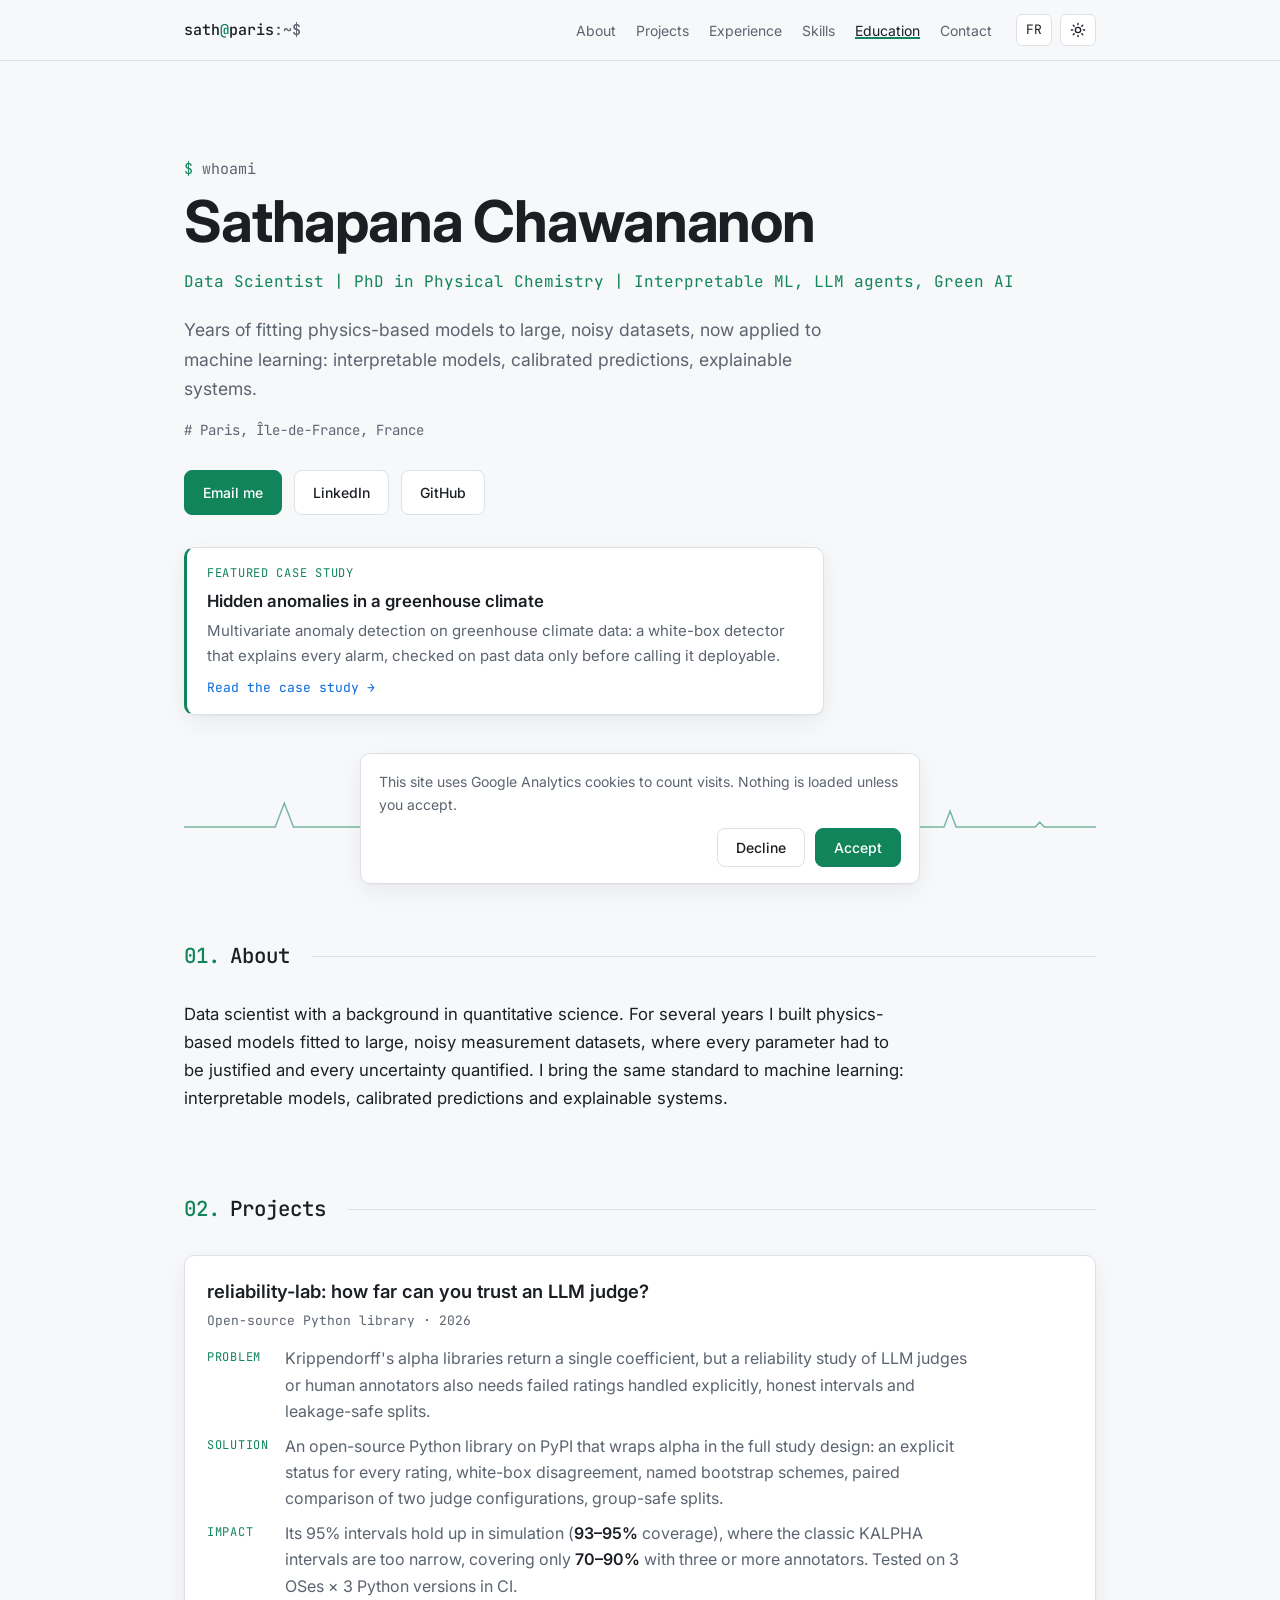
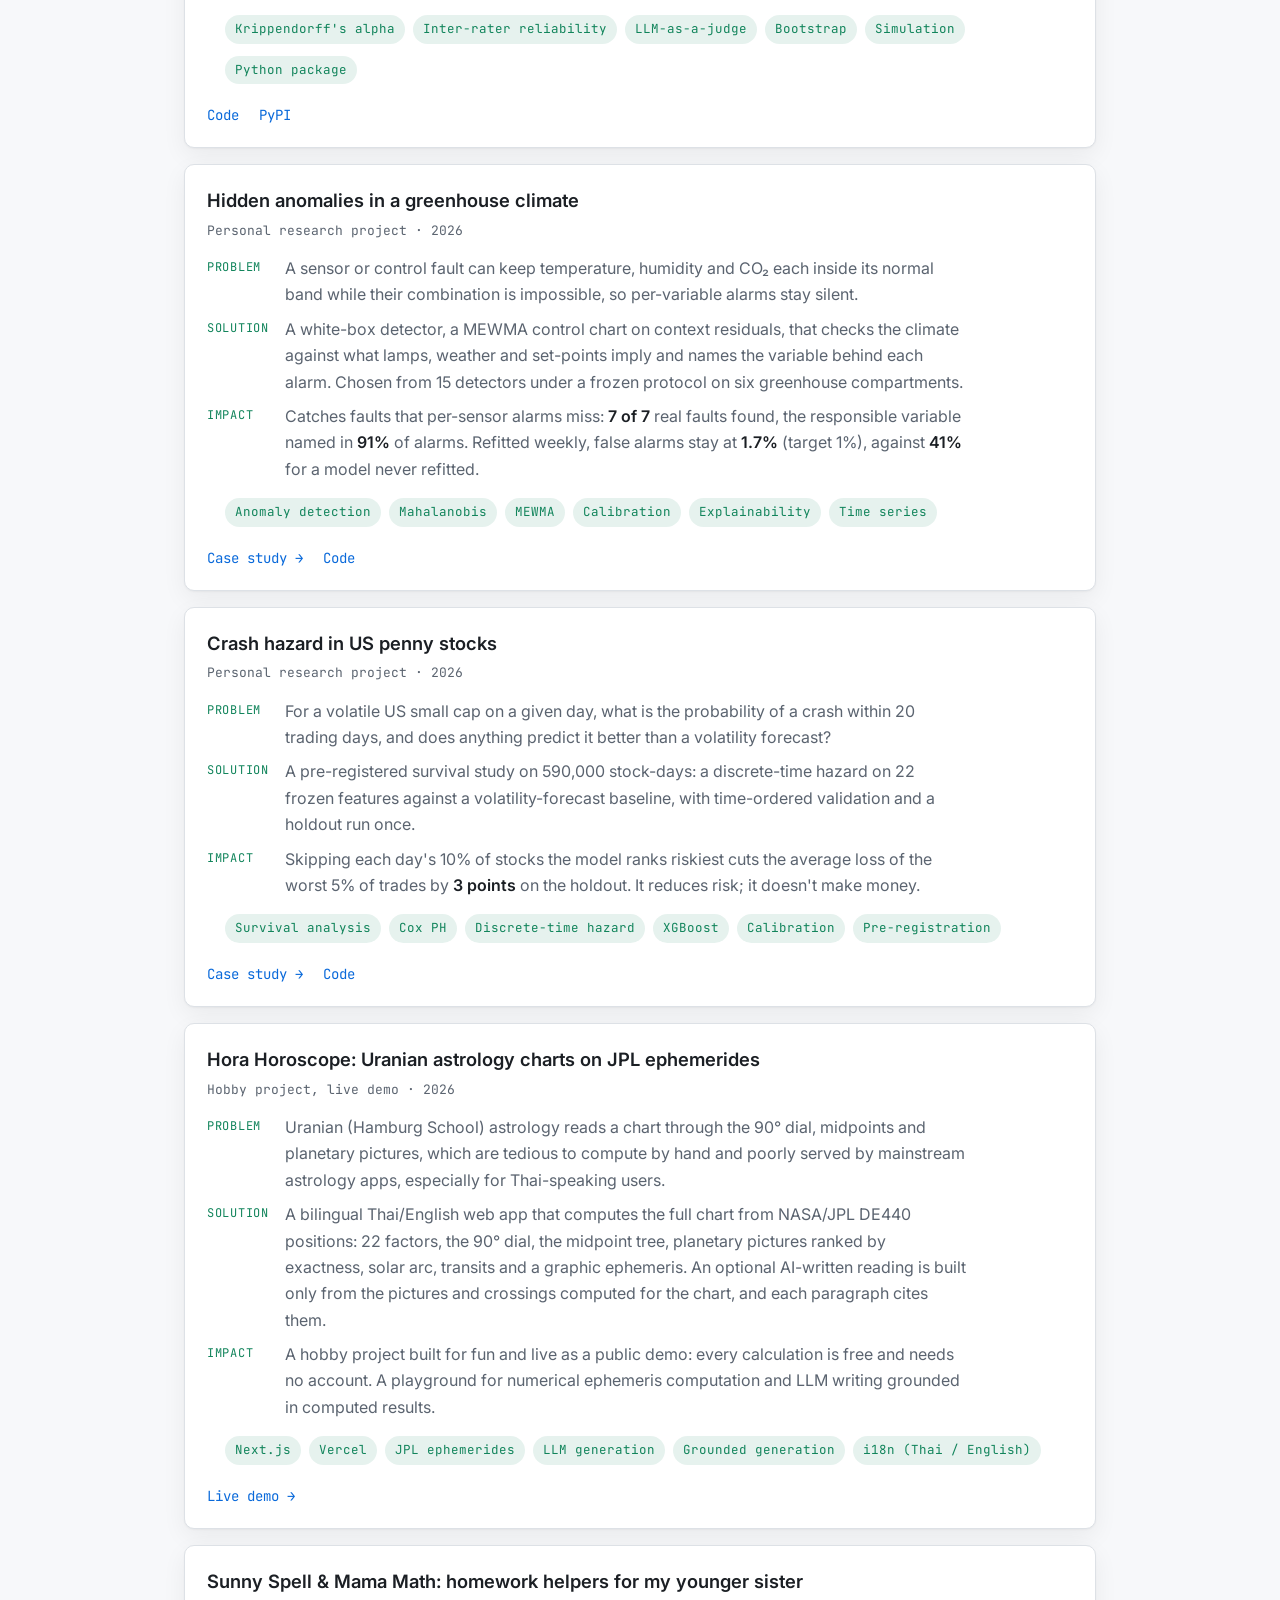
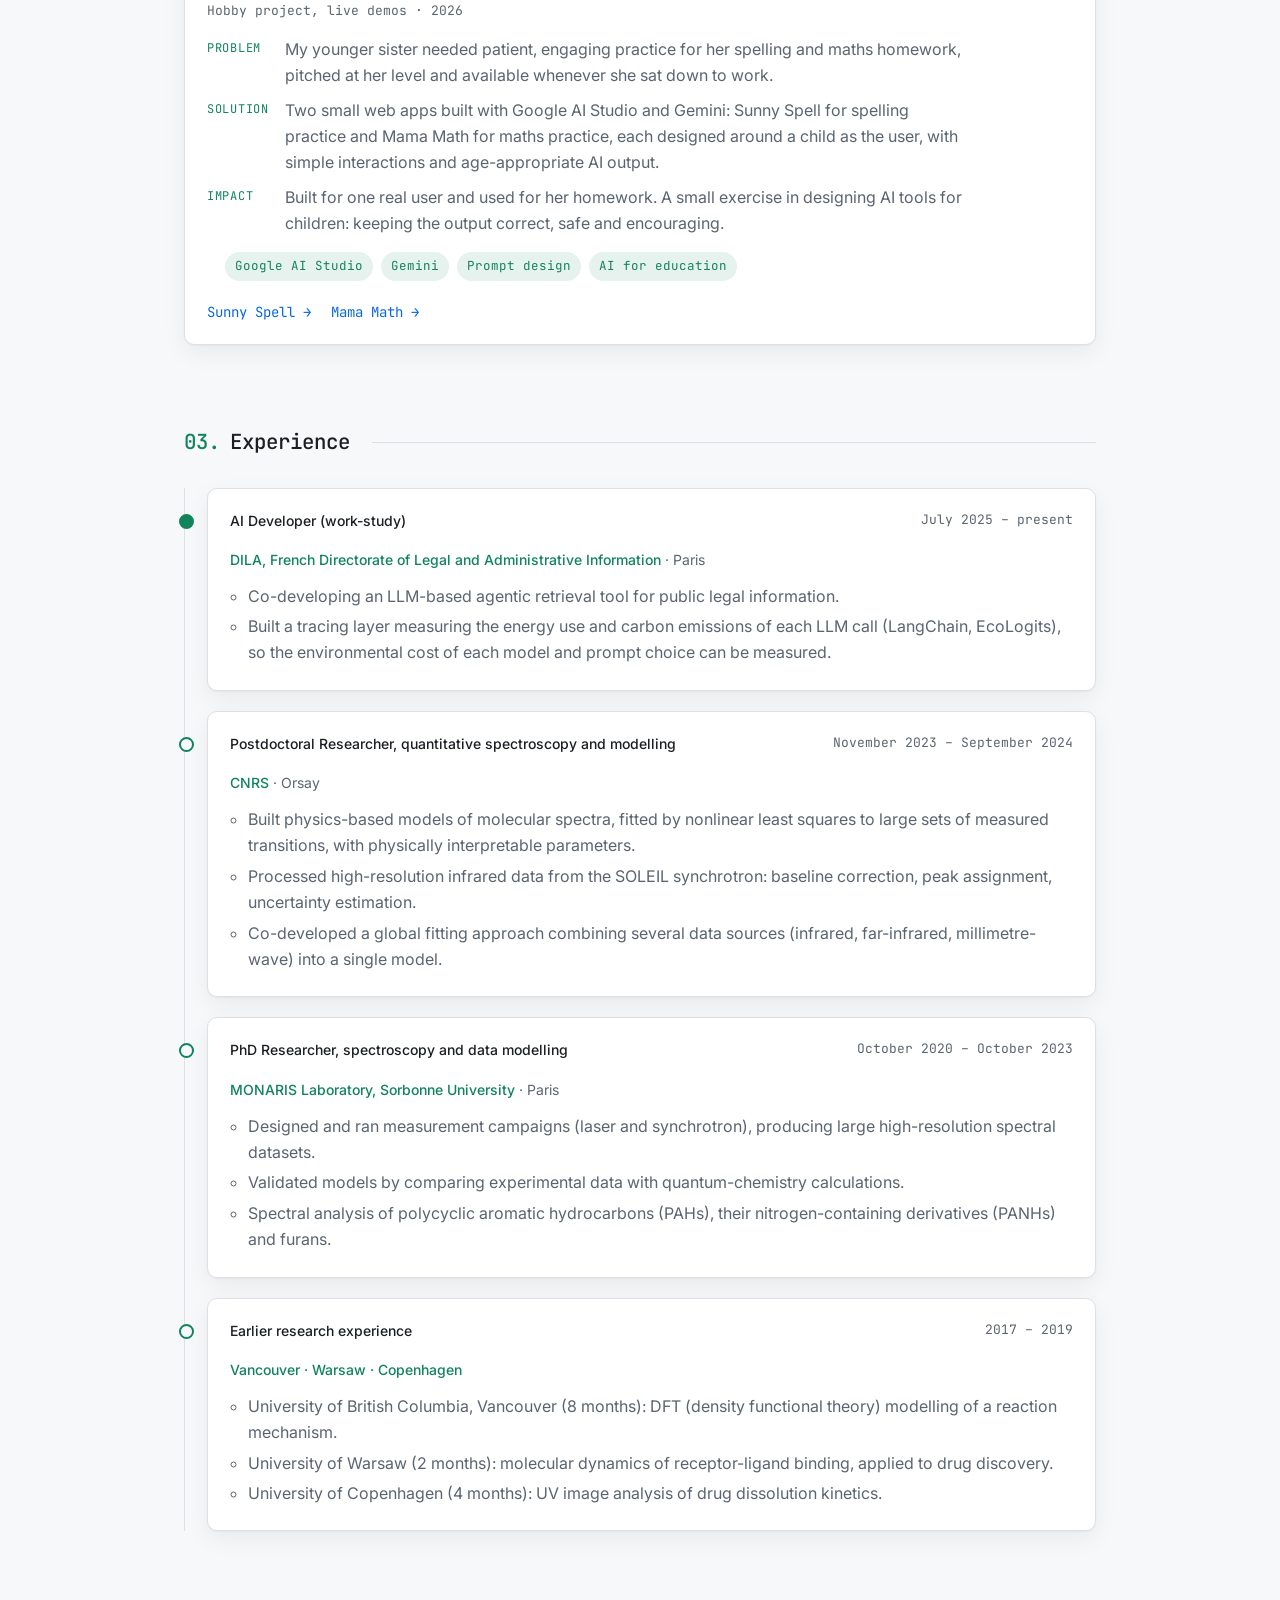
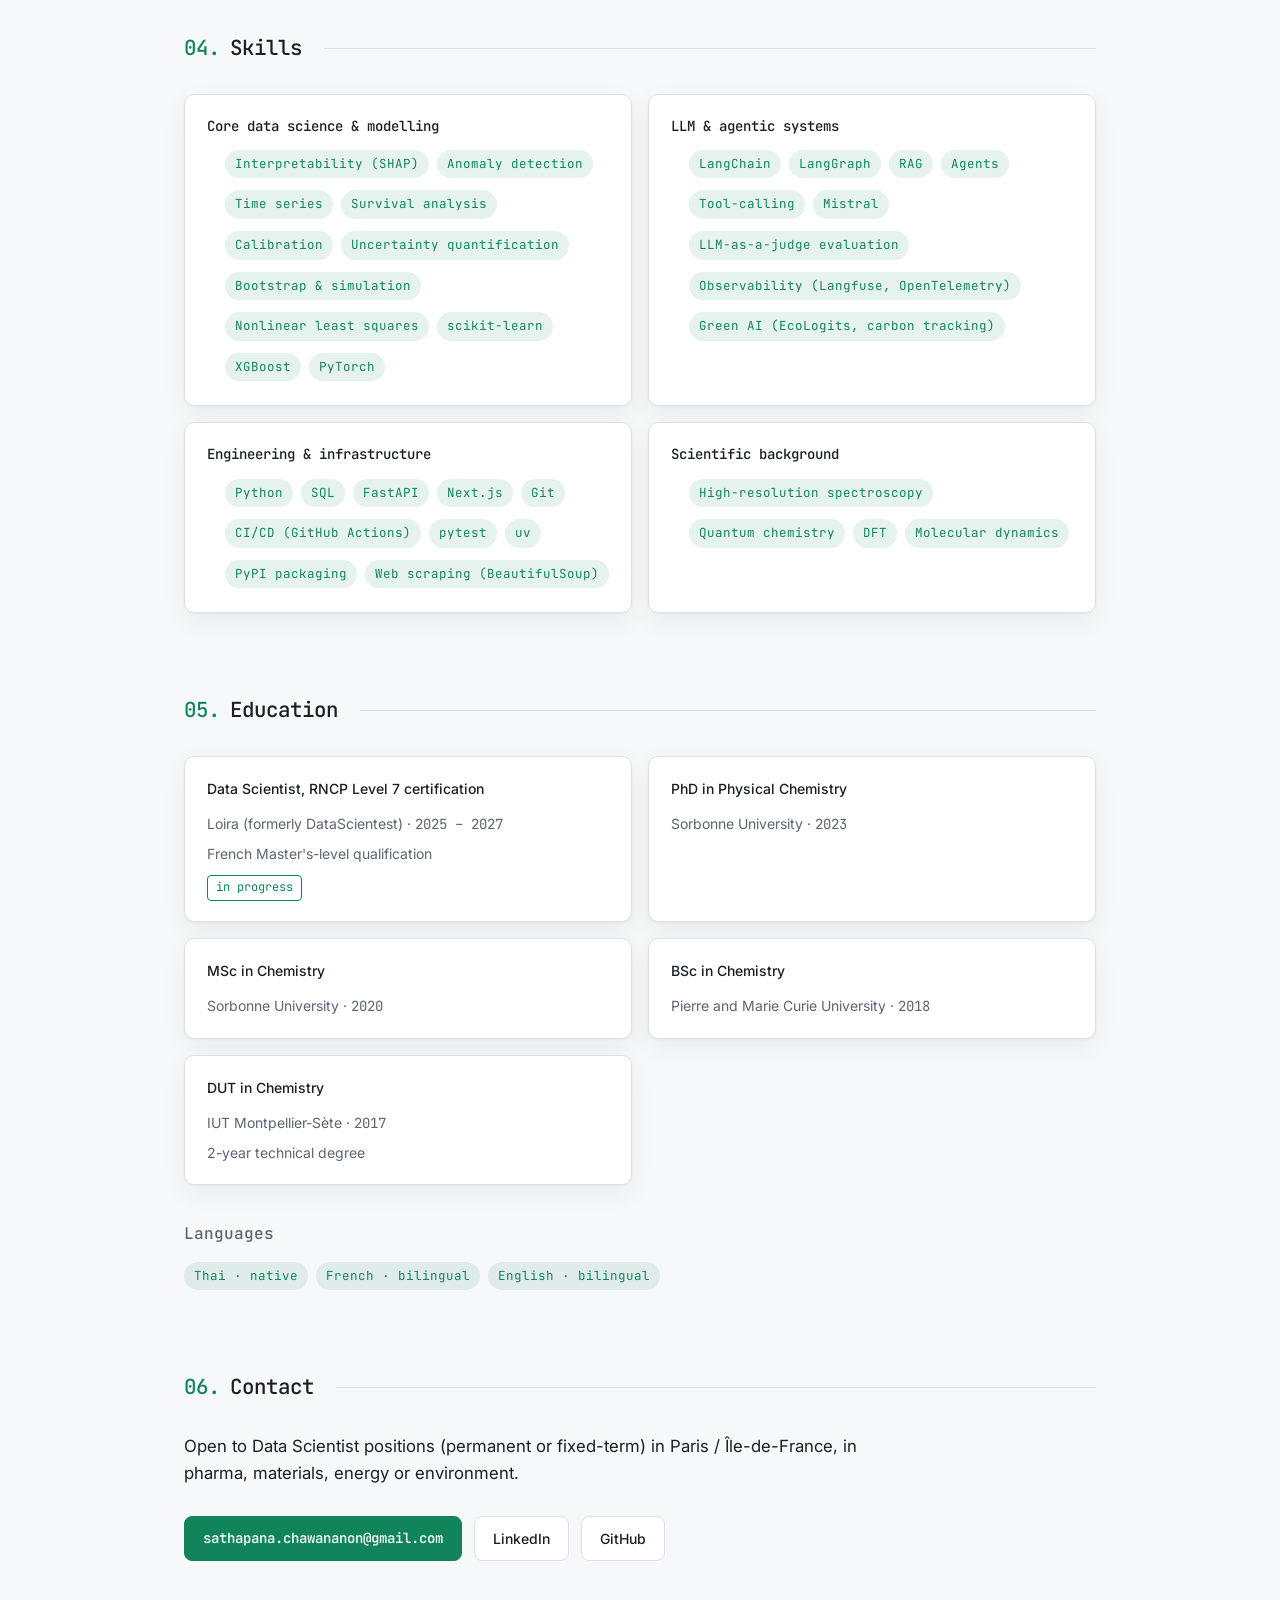
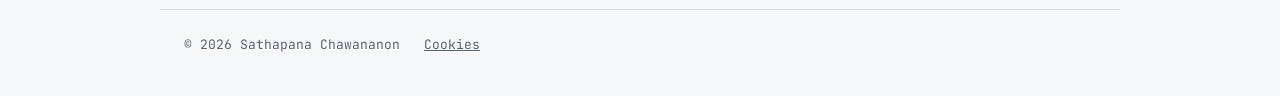
==== commit c4693a56: "Add Sunny Spell and Mama Math homework helpers project card Co-Authored-By: Claude Opus 5.5 <noreply" ====
--- a/index.html
+++ b/index.html
@@ -202,6 +202,28 @@
             <a href="https://hora-horoscope-web-nine.vercel.app/" target="_blank" rel="noopener">Live demo →</a>
           </p>
         </article>
+        <article class="card project-card">
+          <h3 class="project-title">Sunny Spell &amp; Mama Math: homework helpers for my younger sister</h3>
+          <p class="project-meta mono">Hobby project, live demos · 2026</p>
+          <dl class="psi">
+            <dt class="mono">Problem</dt>
+            <dd>My younger sister needed patient, engaging practice for her spelling and maths homework, pitched at her level and available whenever she sat down to work.</dd>
+            <dt class="mono">Solution</dt>
+            <dd>Two small web apps built with Google AI Studio and Gemini: Sunny Spell for spelling practice and Mama Math for maths practice, each designed around a child as the user, with simple interactions and age-appropriate AI output.</dd>
+            <dt class="mono">Impact</dt>
+            <dd>Built for one real user and used for her homework. A small exercise in designing AI tools for children: keeping the output correct, safe and encouraging.</dd>
+          </dl>
+          <ul class="chips">
+            <li class="chip">Google AI Studio</li>
+            <li class="chip">Gemini</li>
+            <li class="chip">Prompt design</li>
+            <li class="chip">AI for education</li>
+          </ul>
+          <p class="project-links mono">
+            <a href="https://sunny-spell.ai.studio" target="_blank" rel="noopener">Sunny Spell →</a>
+            <a href="https://mama-math.ai.studio" target="_blank" rel="noopener">Mama Math →</a>
+          </p>
+        </article>
       </div>
     </section>
 
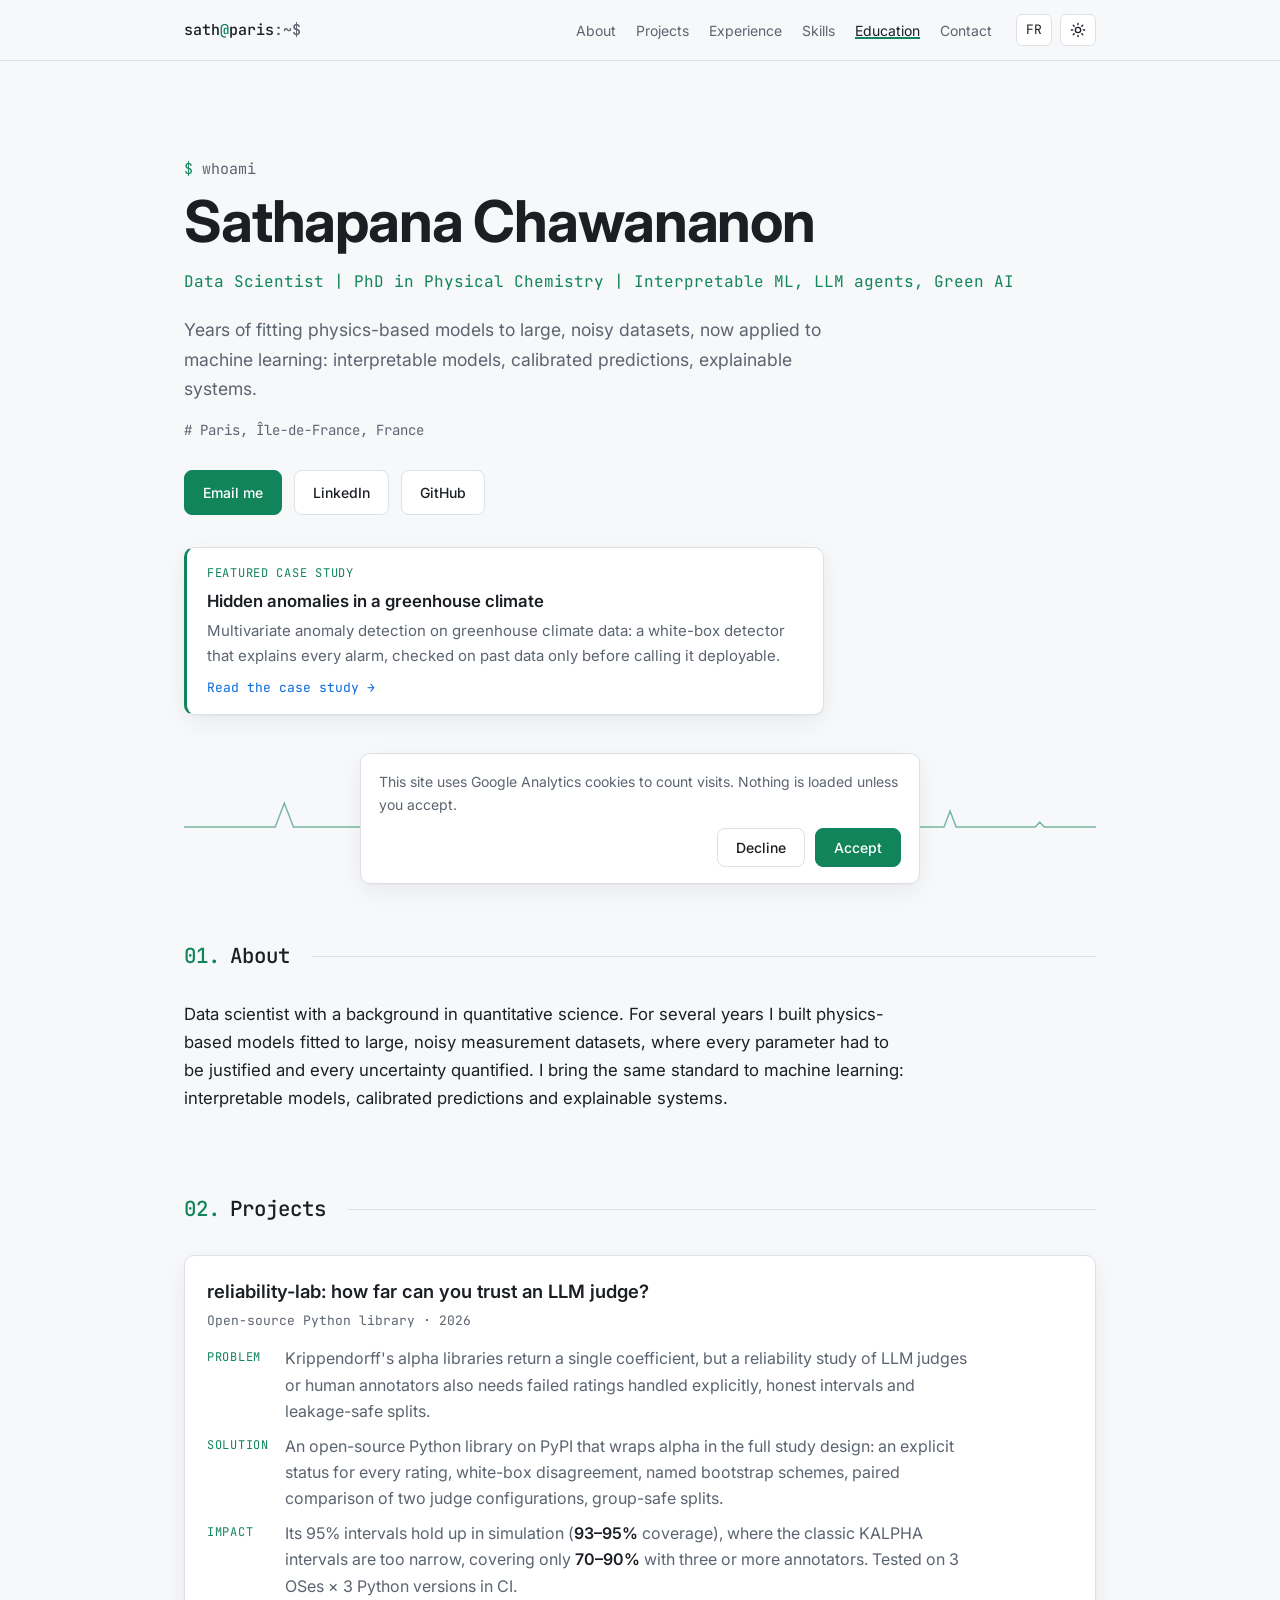
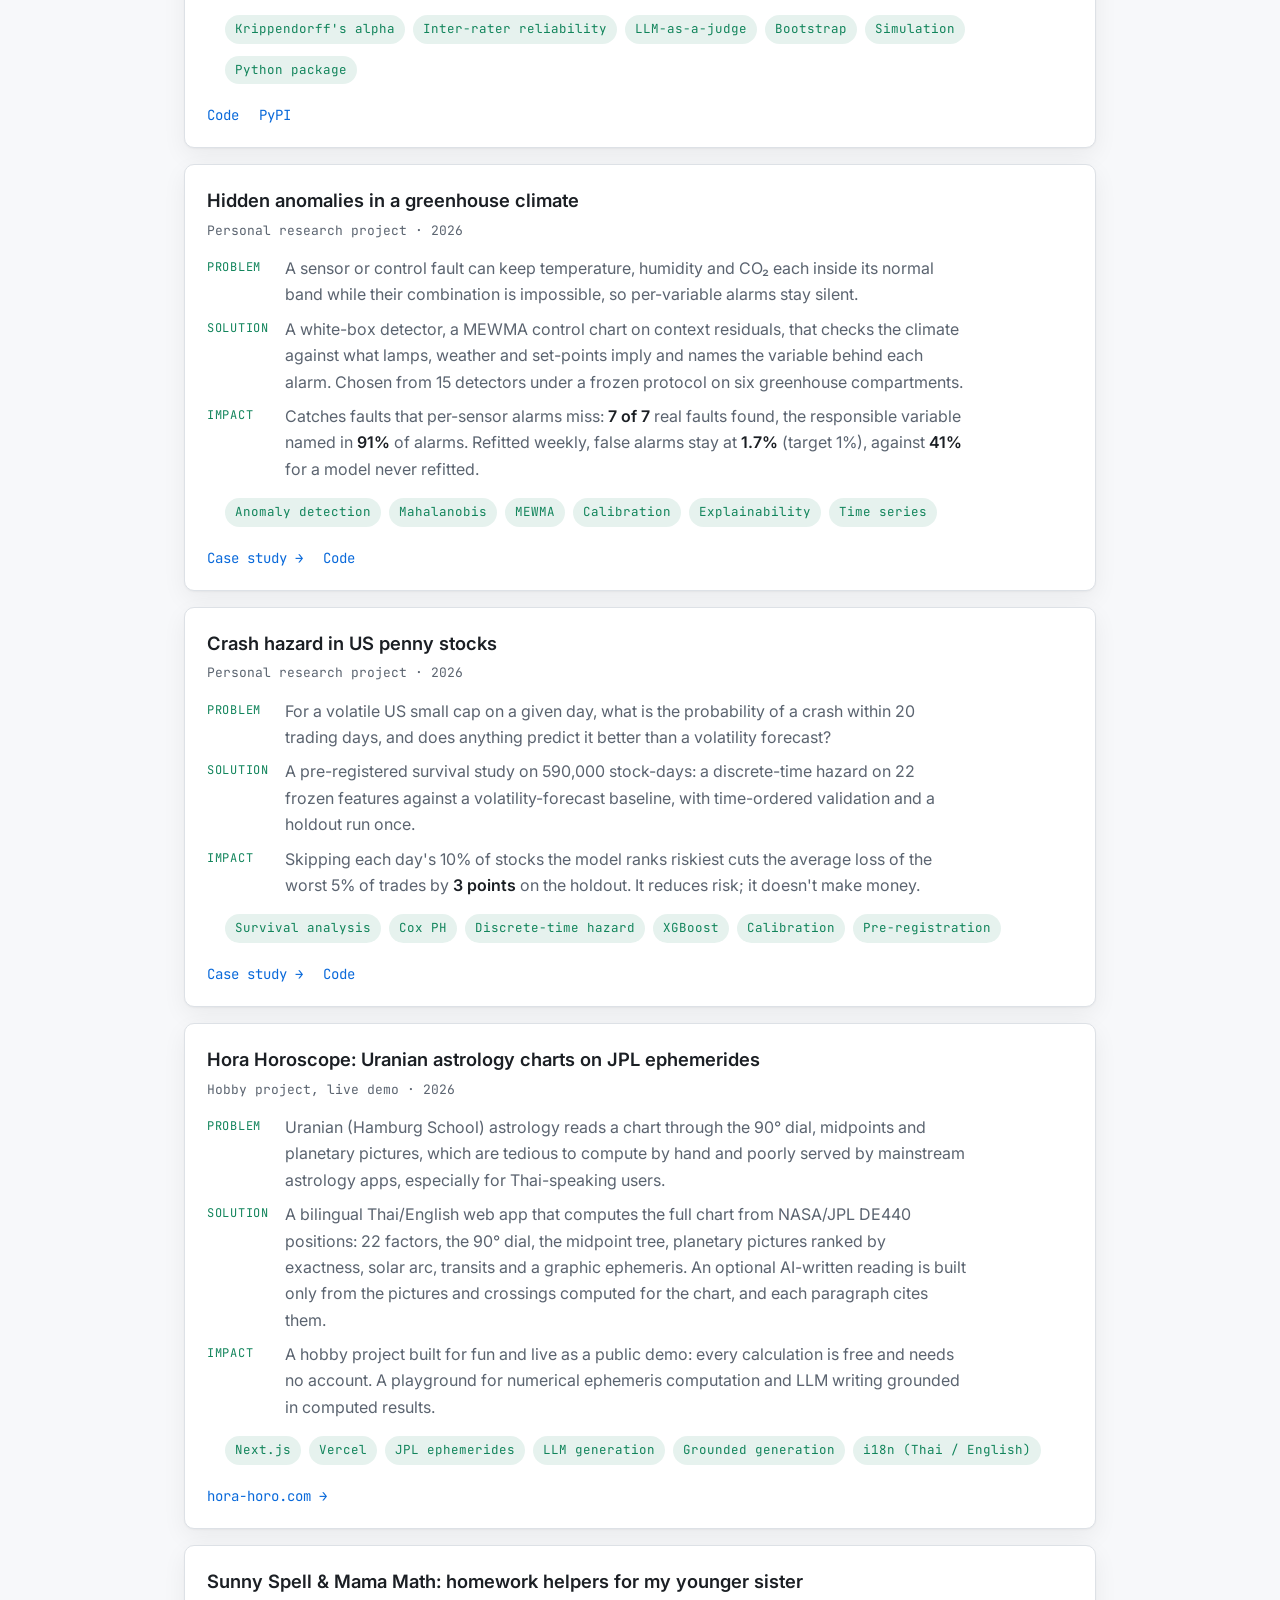
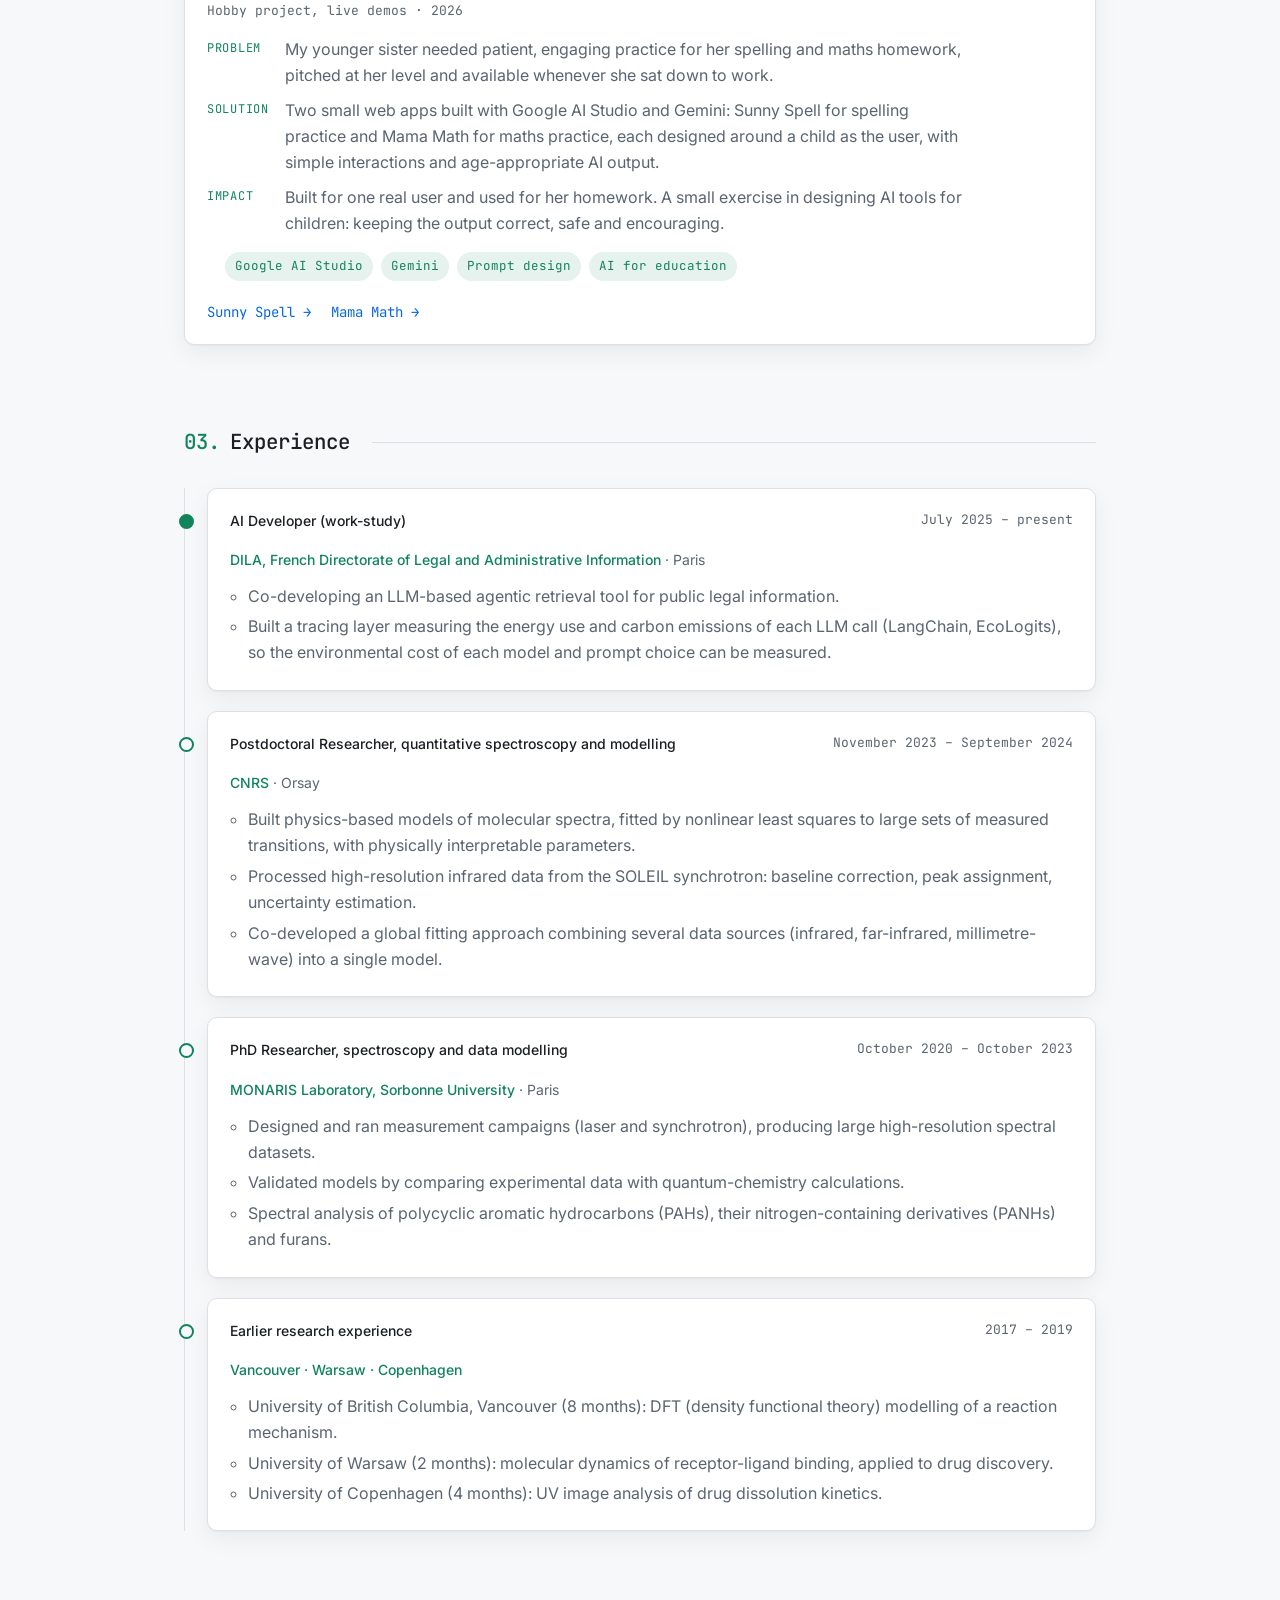
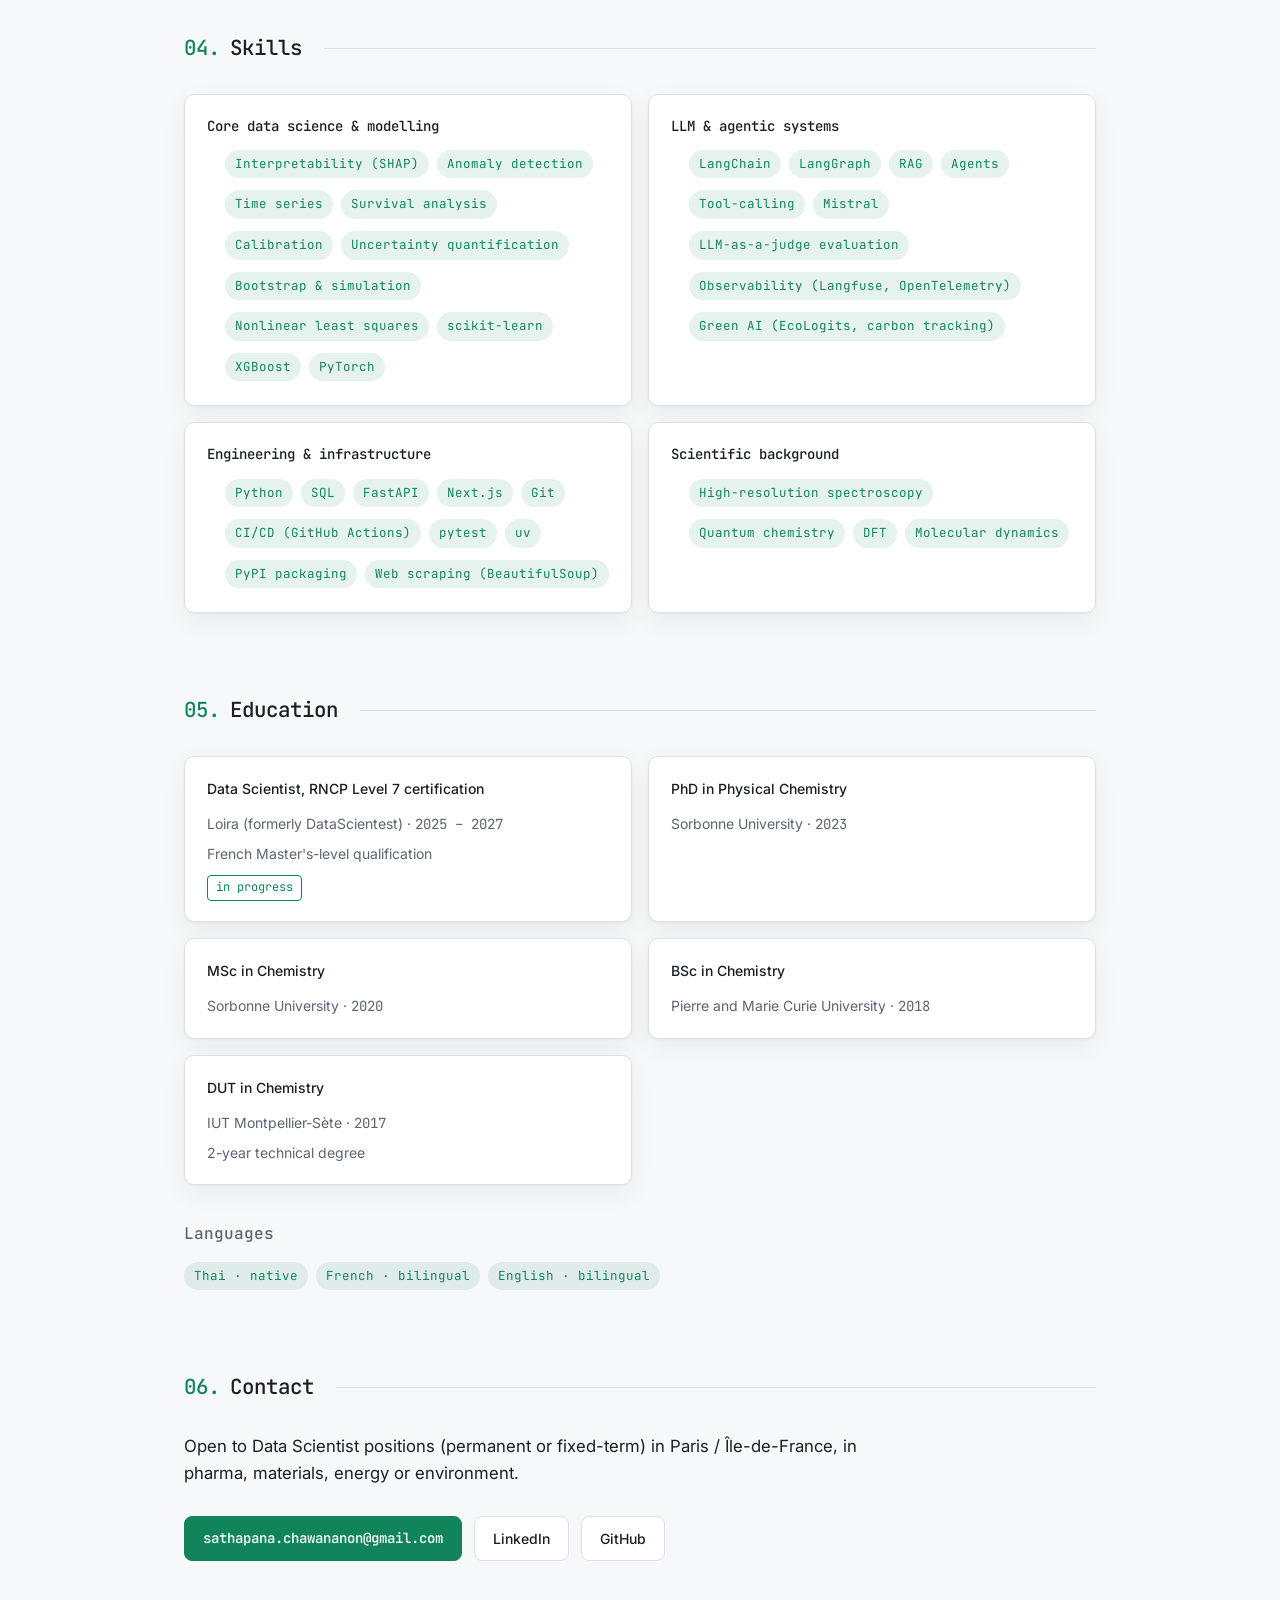
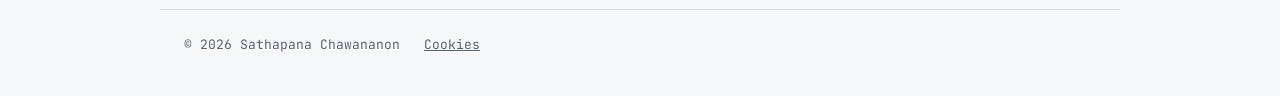
==== commit b4501212: "Point Hora Horoscope card to hora-horo.com Co-Authored-By: Claude Opus 5.5 <noreply@anthropic.com> C" ====
--- a/index.html
+++ b/index.html
@@ -180,7 +180,7 @@
           </p>
         </article>
         <article class="card project-card">
-          <h3 class="project-title"><a href="https://hora-horoscope-web-nine.vercel.app/" target="_blank" rel="noopener">Hora Horoscope: Uranian astrology charts on JPL ephemerides</a></h3>
+          <h3 class="project-title"><a href="https://hora-horo.com/" target="_blank" rel="noopener">Hora Horoscope: Uranian astrology charts on JPL ephemerides</a></h3>
           <p class="project-meta mono">Hobby project, live demo · 2026</p>
           <dl class="psi">
             <dt class="mono">Problem</dt>
@@ -199,7 +199,7 @@
             <li class="chip">i18n (Thai / English)</li>
           </ul>
           <p class="project-links mono">
-            <a href="https://hora-horoscope-web-nine.vercel.app/" target="_blank" rel="noopener">Live demo →</a>
+            <a href="https://hora-horo.com/" target="_blank" rel="noopener">hora-horo.com →</a>
           </p>
         </article>
         <article class="card project-card">
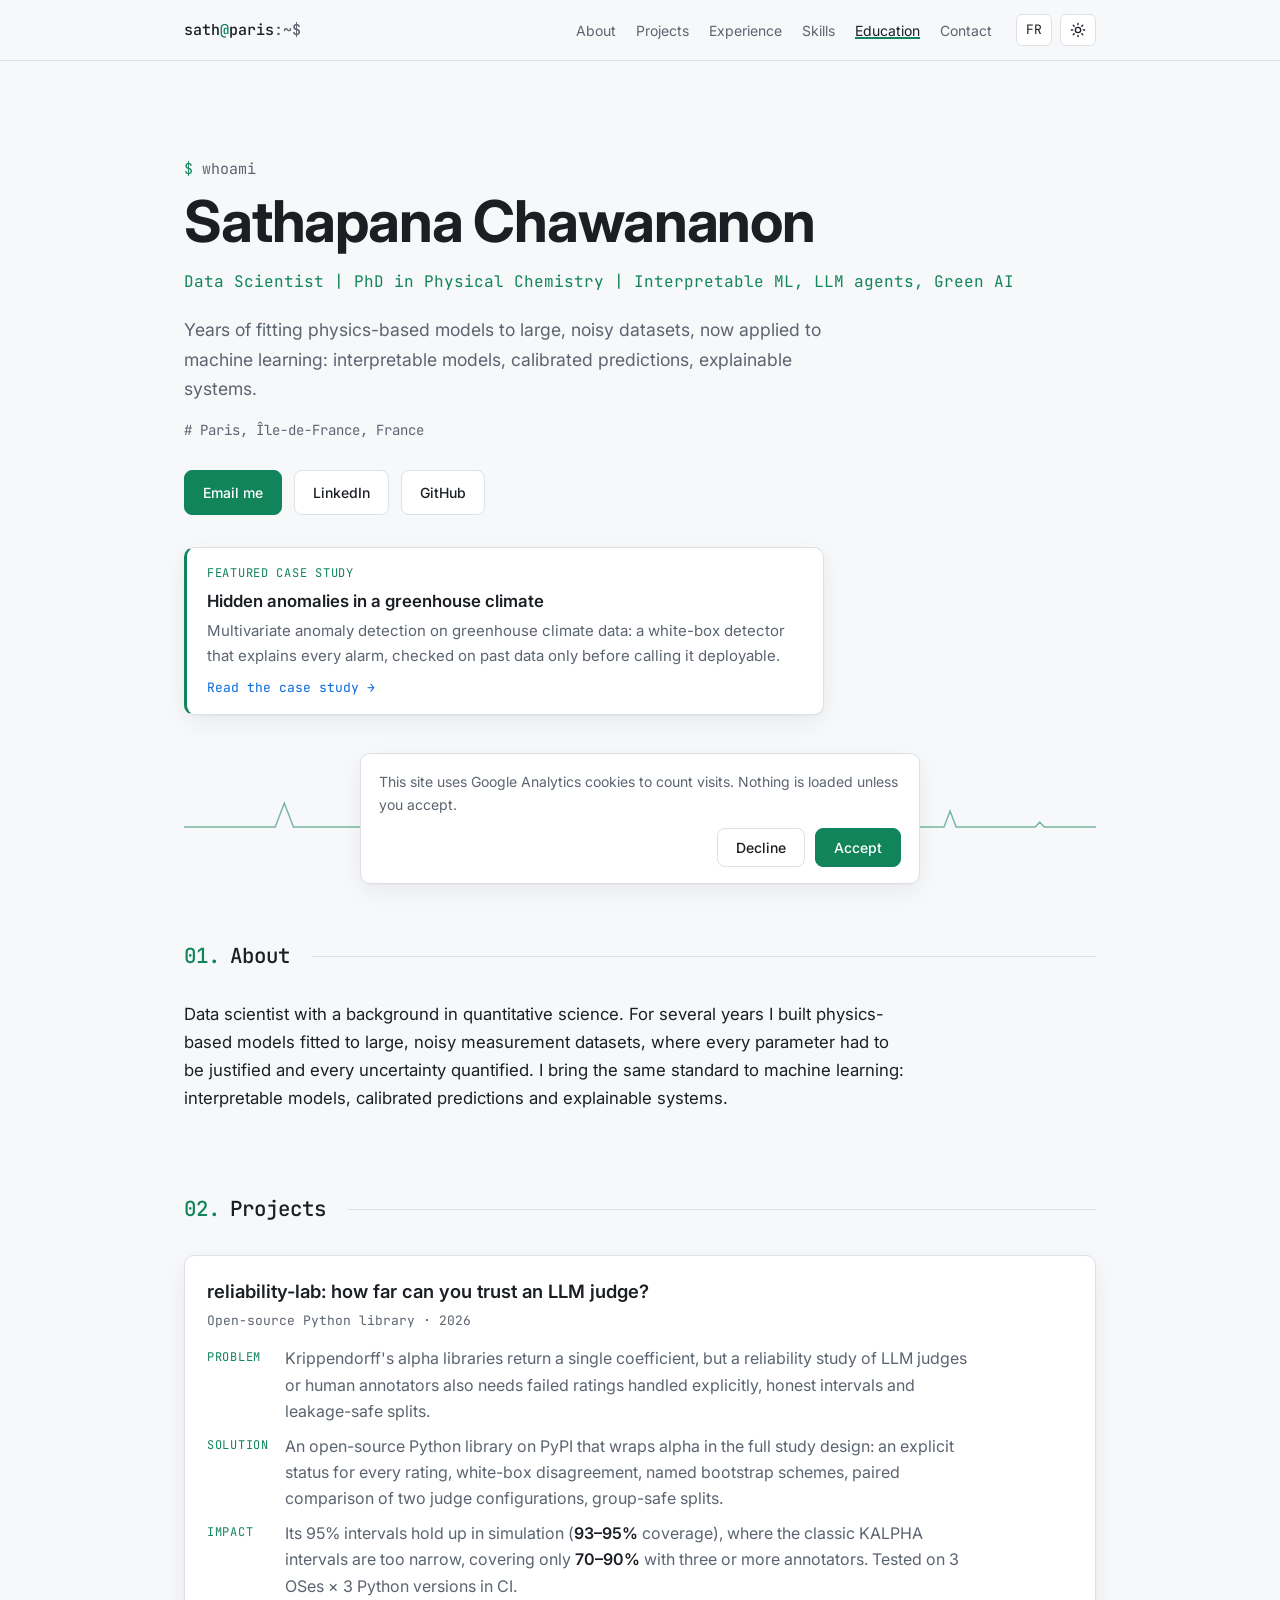
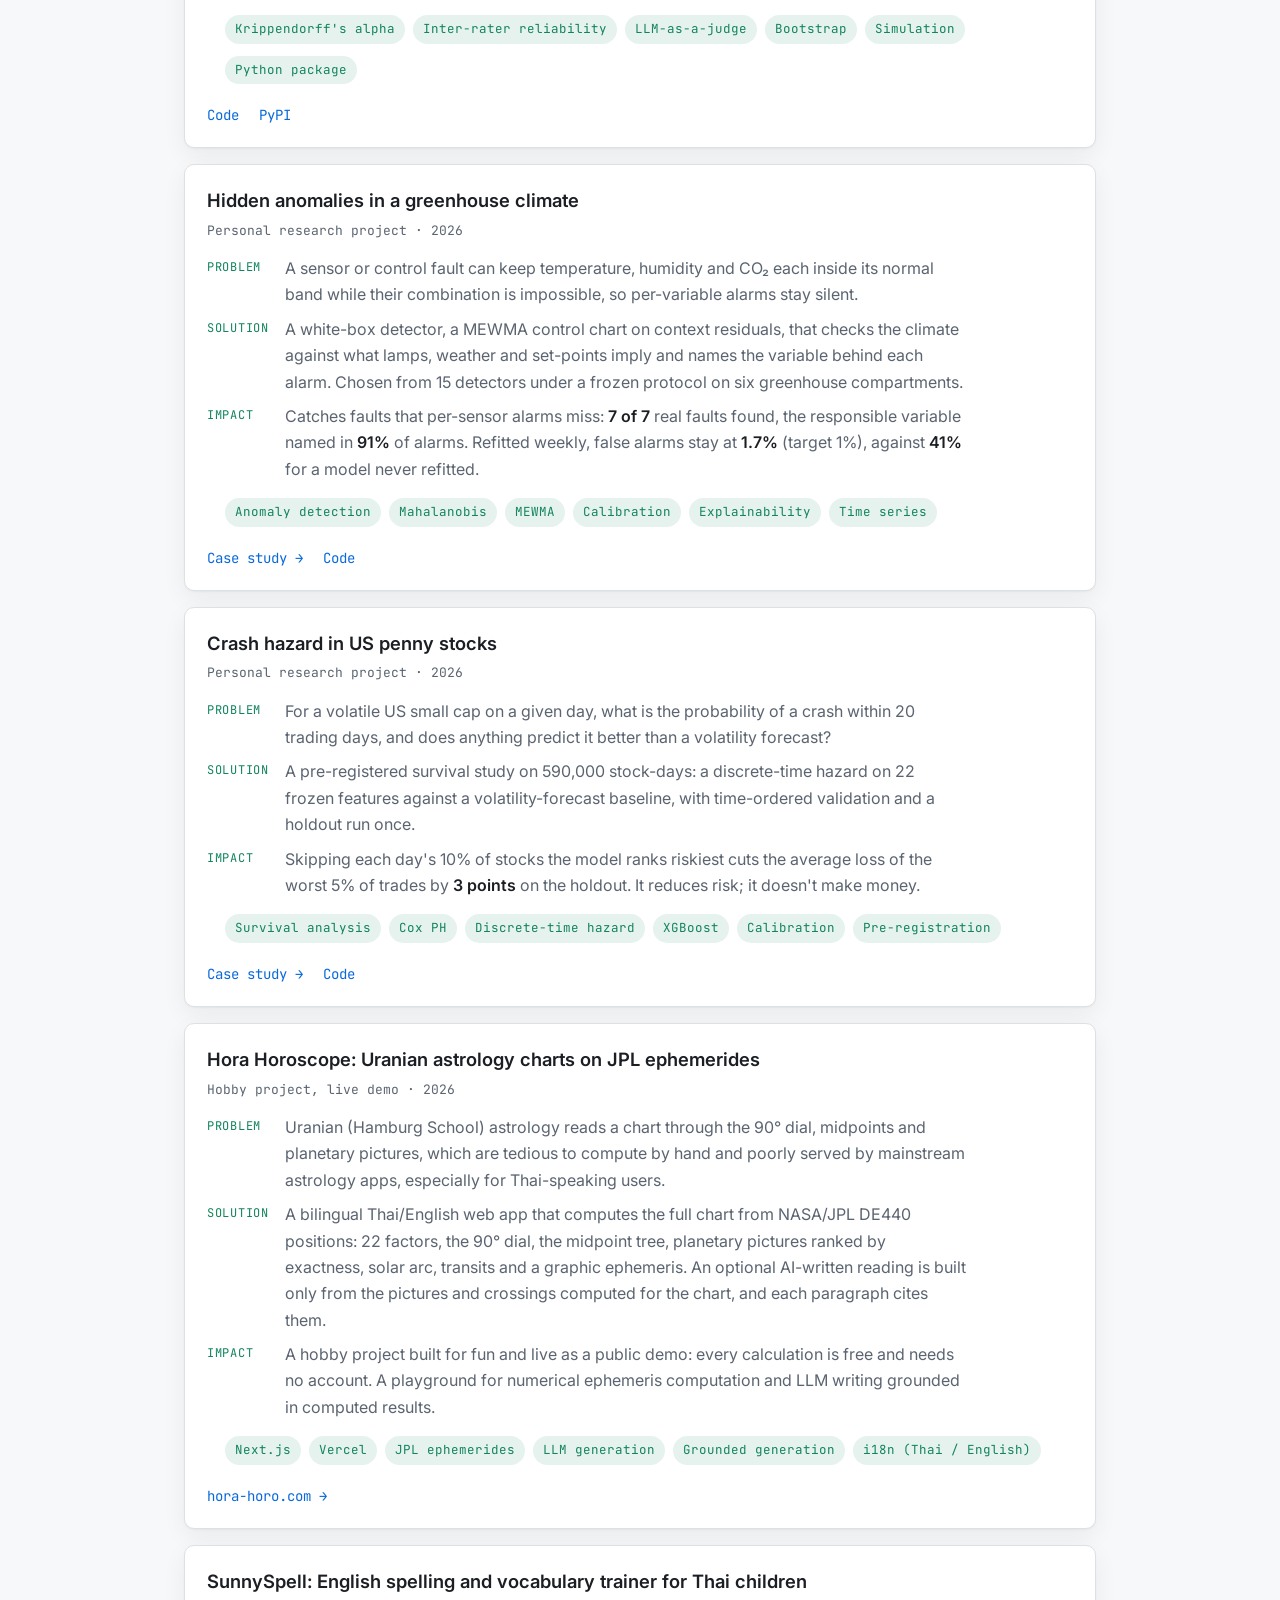
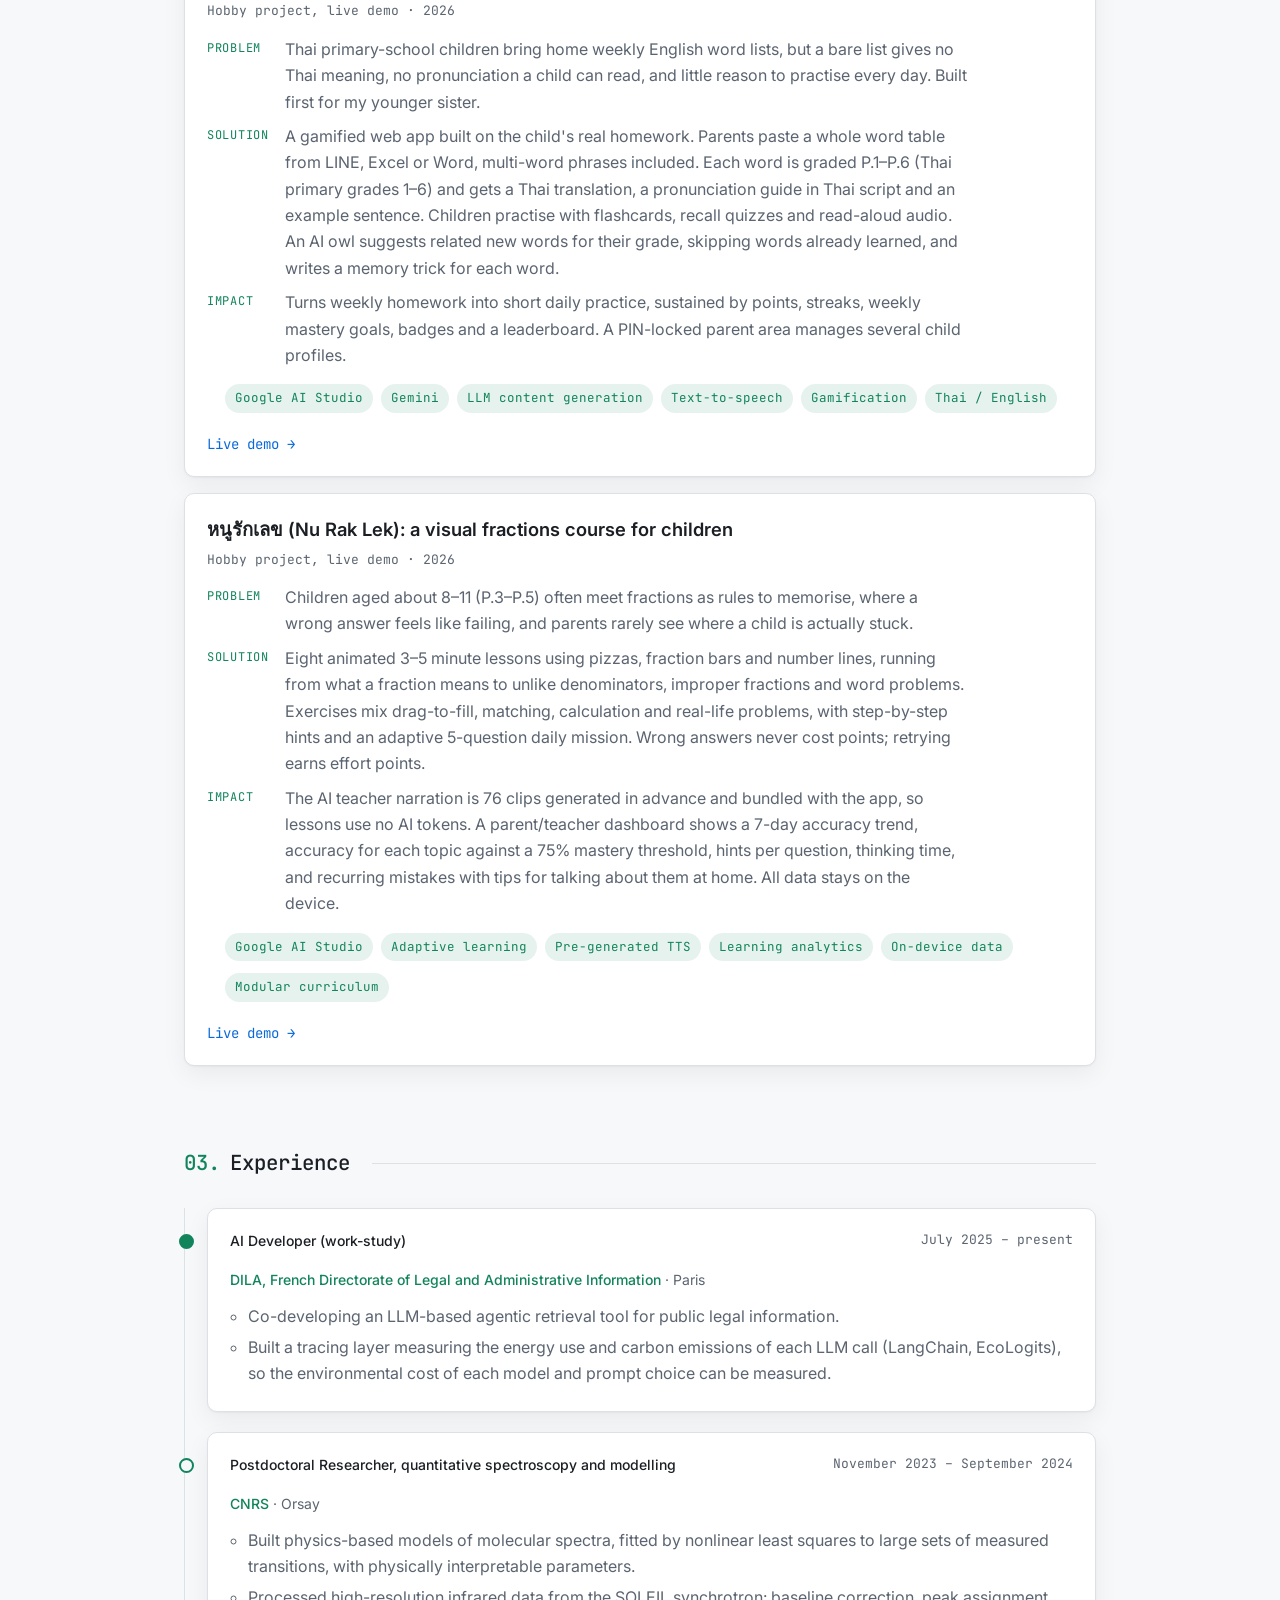
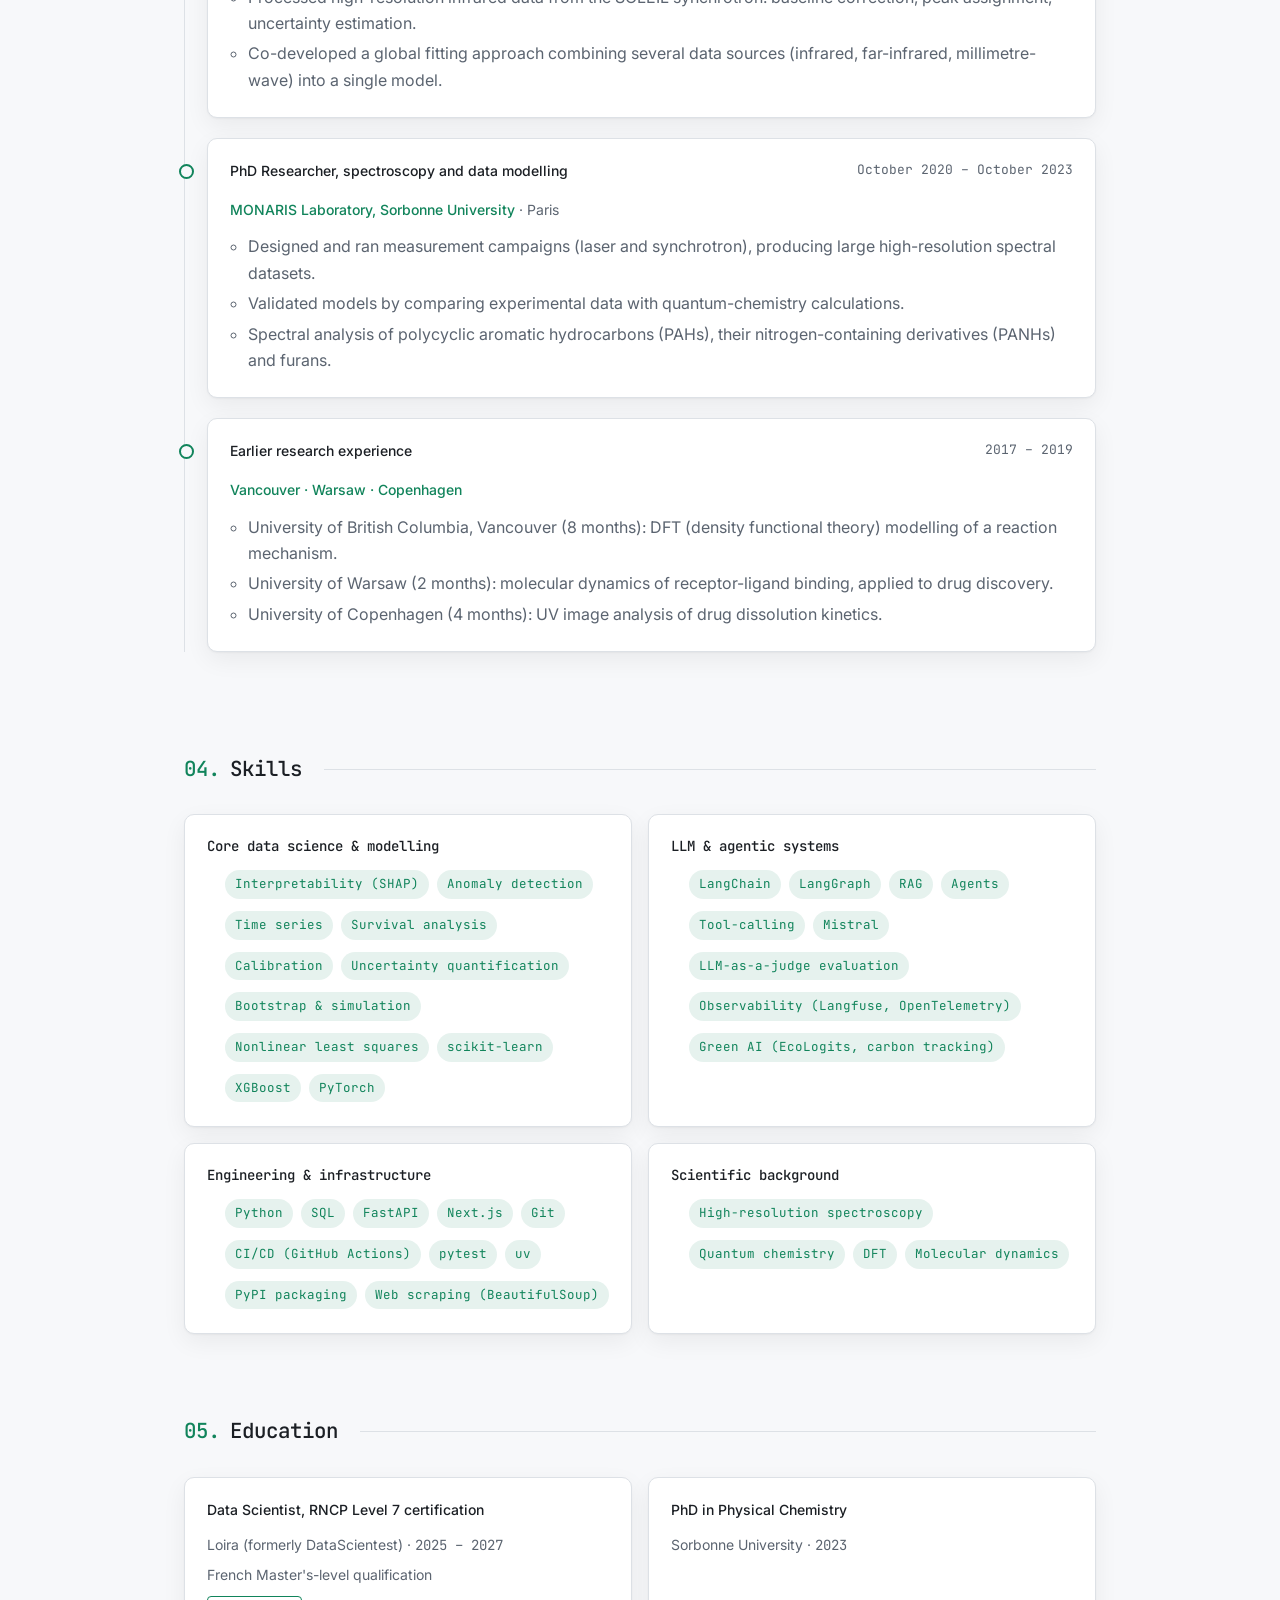
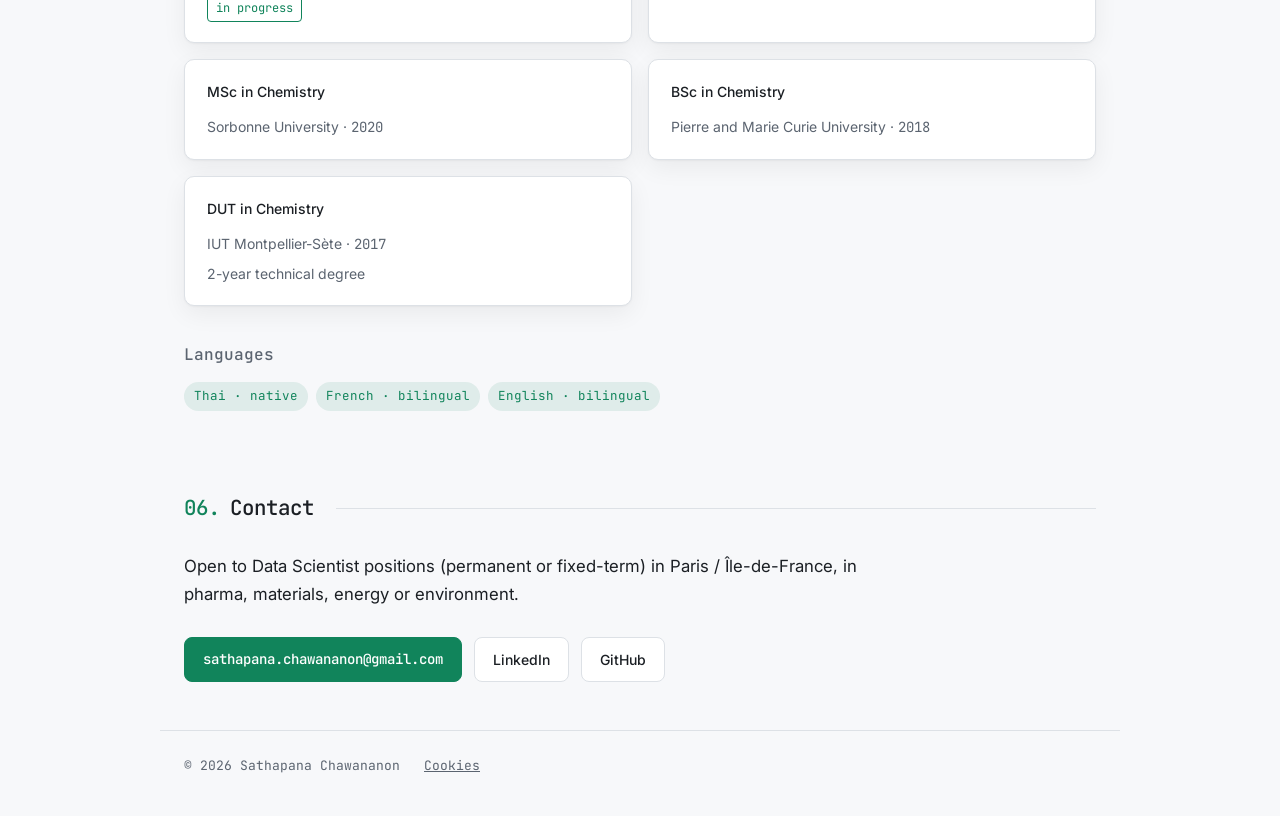
==== commit bb418079: "Split homework helpers into SunnySpell and Nu Rak Lek project cards Co-Authored-By: Claude Opus 5.5 " ====
--- a/index.html
+++ b/index.html
@@ -203,25 +203,49 @@
           </p>
         </article>
         <article class="card project-card">
-          <h3 class="project-title">Sunny Spell &amp; Mama Math: homework helpers for my younger sister</h3>
-          <p class="project-meta mono">Hobby project, live demos · 2026</p>
-          <dl class="psi">
-            <dt class="mono">Problem</dt>
-            <dd>My younger sister needed patient, engaging practice for her spelling and maths homework, pitched at her level and available whenever she sat down to work.</dd>
-            <dt class="mono">Solution</dt>
-            <dd>Two small web apps built with Google AI Studio and Gemini: Sunny Spell for spelling practice and Mama Math for maths practice, each designed around a child as the user, with simple interactions and age-appropriate AI output.</dd>
-            <dt class="mono">Impact</dt>
-            <dd>Built for one real user and used for her homework. A small exercise in designing AI tools for children: keeping the output correct, safe and encouraging.</dd>
+          <h3 class="project-title"><a href="https://sunny-spell.ai.studio" target="_blank" rel="noopener">SunnySpell: English spelling and vocabulary trainer for Thai children</a></h3>
+          <p class="project-meta mono">Hobby project, live demo · 2026</p>
+          <dl class="psi">
+            <dt class="mono">Problem</dt>
+            <dd>Thai primary-school children bring home weekly English word lists, but a bare list gives no Thai meaning, no pronunciation a child can read, and little reason to practise every day. Built first for my younger sister.</dd>
+            <dt class="mono">Solution</dt>
+            <dd>A gamified web app built on the child's real homework. Parents paste a whole word table from LINE, Excel or Word, multi-word phrases included. Each word is graded P.1–P.6 (Thai primary grades 1–6) and gets a Thai translation, a pronunciation guide in Thai script and an example sentence. Children practise with flashcards, recall quizzes and read-aloud audio. An AI owl suggests related new words for their grade, skipping words already learned, and writes a memory trick for each word.</dd>
+            <dt class="mono">Impact</dt>
+            <dd>Turns weekly homework into short daily practice, sustained by points, streaks, weekly mastery goals, badges and a leaderboard. A PIN-locked parent area manages several child profiles.</dd>
           </dl>
           <ul class="chips">
             <li class="chip">Google AI Studio</li>
             <li class="chip">Gemini</li>
-            <li class="chip">Prompt design</li>
-            <li class="chip">AI for education</li>
-          </ul>
-          <p class="project-links mono">
-            <a href="https://sunny-spell.ai.studio" target="_blank" rel="noopener">Sunny Spell →</a>
-            <a href="https://mama-math.ai.studio" target="_blank" rel="noopener">Mama Math →</a>
+            <li class="chip">LLM content generation</li>
+            <li class="chip">Text-to-speech</li>
+            <li class="chip">Gamification</li>
+            <li class="chip">Thai / English</li>
+          </ul>
+          <p class="project-links mono">
+            <a href="https://sunny-spell.ai.studio" target="_blank" rel="noopener">Live demo →</a>
+          </p>
+        </article>
+        <article class="card project-card">
+          <h3 class="project-title"><a href="https://mama-math.ai.studio" target="_blank" rel="noopener"><span lang="th">หนูรักเลข</span> (Nu Rak Lek): a visual fractions course for children</a></h3>
+          <p class="project-meta mono">Hobby project, live demo · 2026</p>
+          <dl class="psi">
+            <dt class="mono">Problem</dt>
+            <dd>Children aged about 8–11 (P.3–P.5) often meet fractions as rules to memorise, where a wrong answer feels like failing, and parents rarely see where a child is actually stuck.</dd>
+            <dt class="mono">Solution</dt>
+            <dd>Eight animated 3–5 minute lessons using pizzas, fraction bars and number lines, running from what a fraction means to unlike denominators, improper fractions and word problems. Exercises mix drag-to-fill, matching, calculation and real-life problems, with step-by-step hints and an adaptive 5-question daily mission. Wrong answers never cost points; retrying earns effort points.</dd>
+            <dt class="mono">Impact</dt>
+            <dd>The AI teacher narration is 76 clips generated in advance and bundled with the app, so lessons use no AI tokens. A parent/teacher dashboard shows a 7-day accuracy trend, accuracy for each topic against a 75% mastery threshold, hints per question, thinking time, and recurring mistakes with tips for talking about them at home. All data stays on the device.</dd>
+          </dl>
+          <ul class="chips">
+            <li class="chip">Google AI Studio</li>
+            <li class="chip">Adaptive learning</li>
+            <li class="chip">Pre-generated TTS</li>
+            <li class="chip">Learning analytics</li>
+            <li class="chip">On-device data</li>
+            <li class="chip">Modular curriculum</li>
+          </ul>
+          <p class="project-links mono">
+            <a href="https://mama-math.ai.studio" target="_blank" rel="noopener">Live demo →</a>
           </p>
         </article>
       </div>
